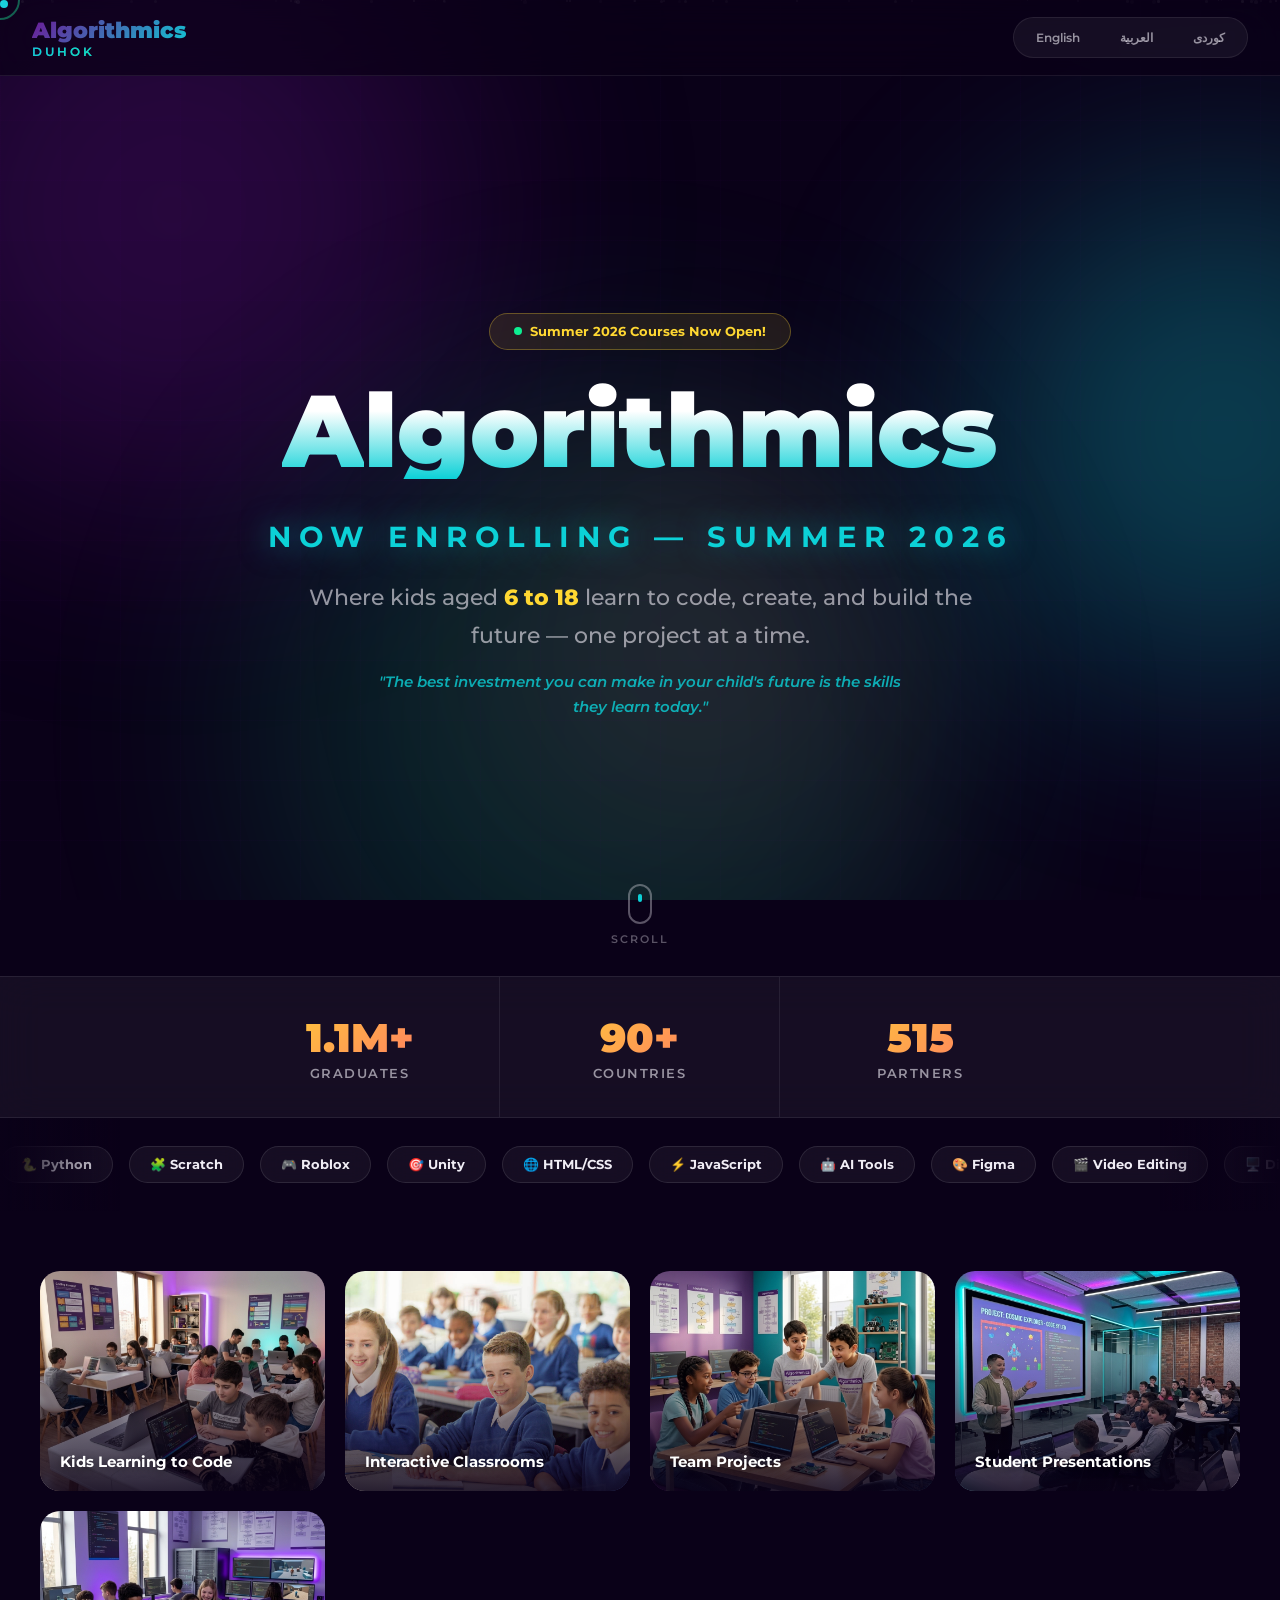
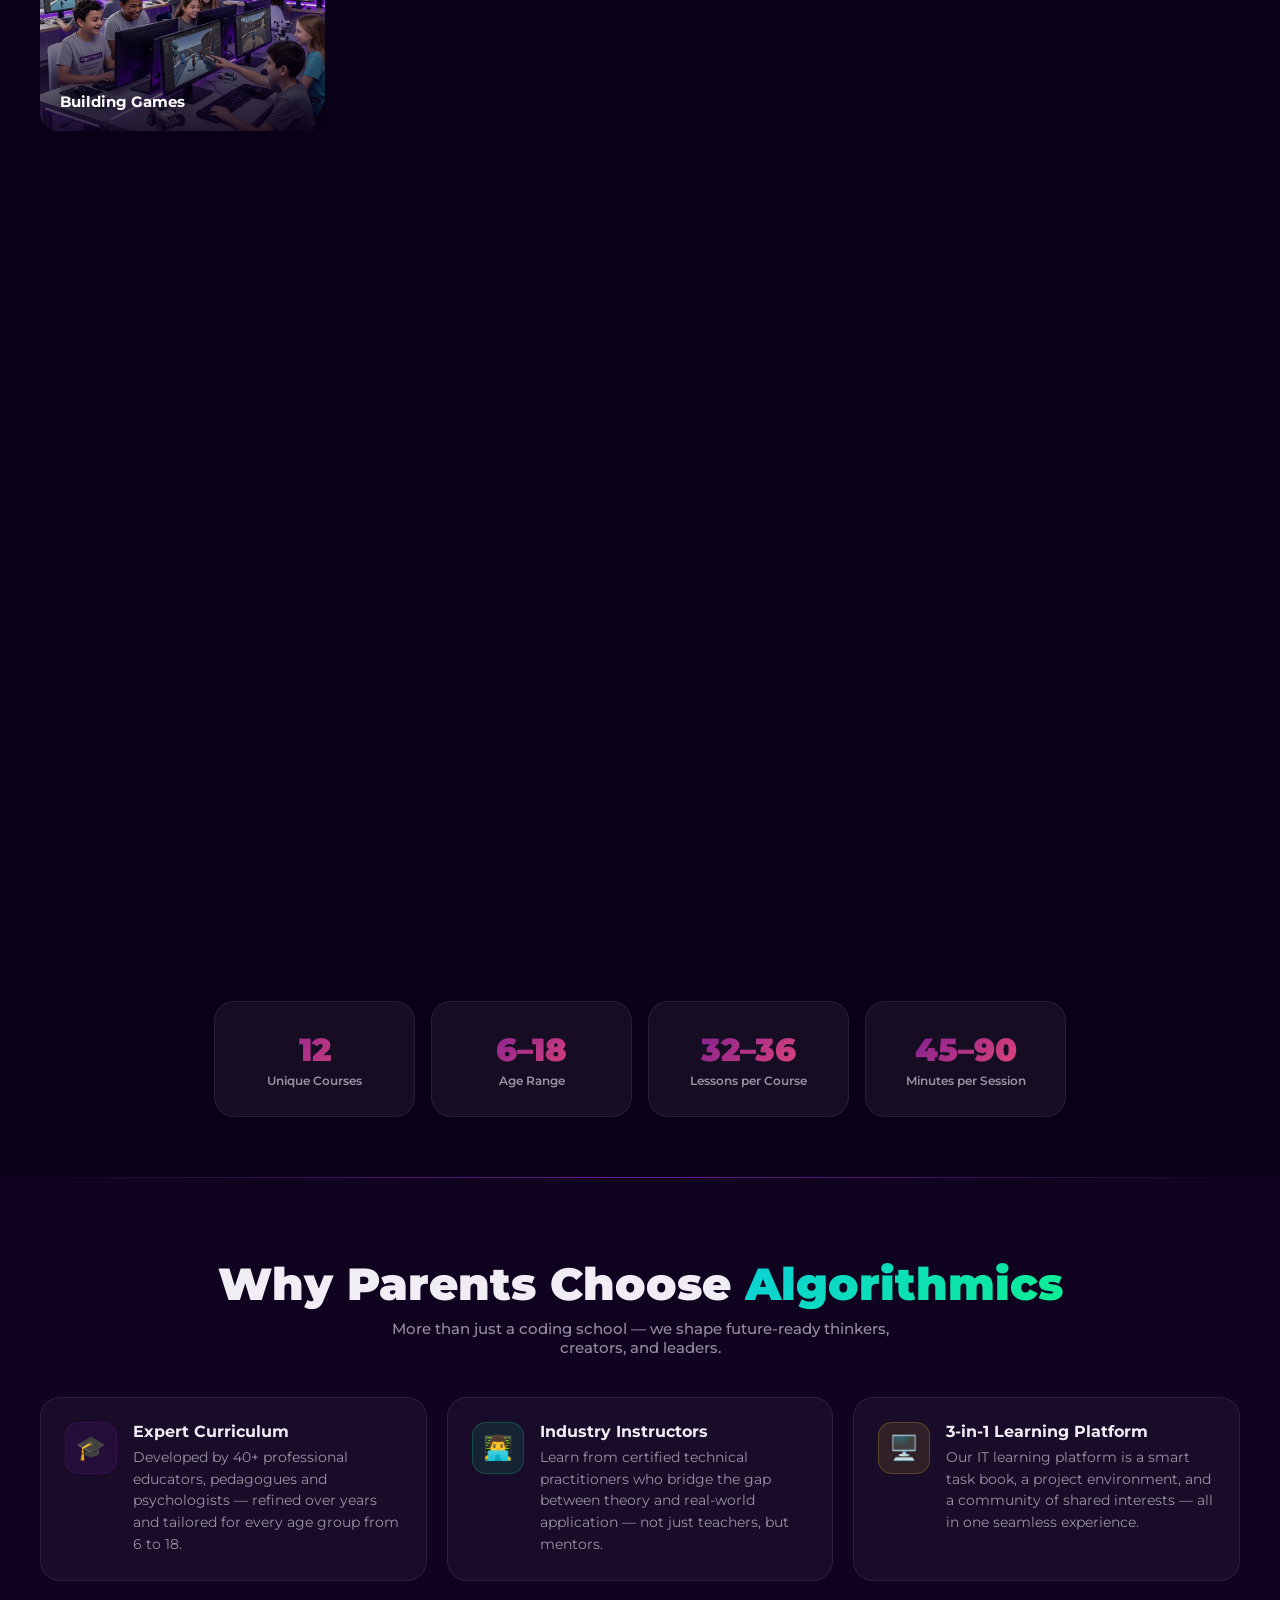
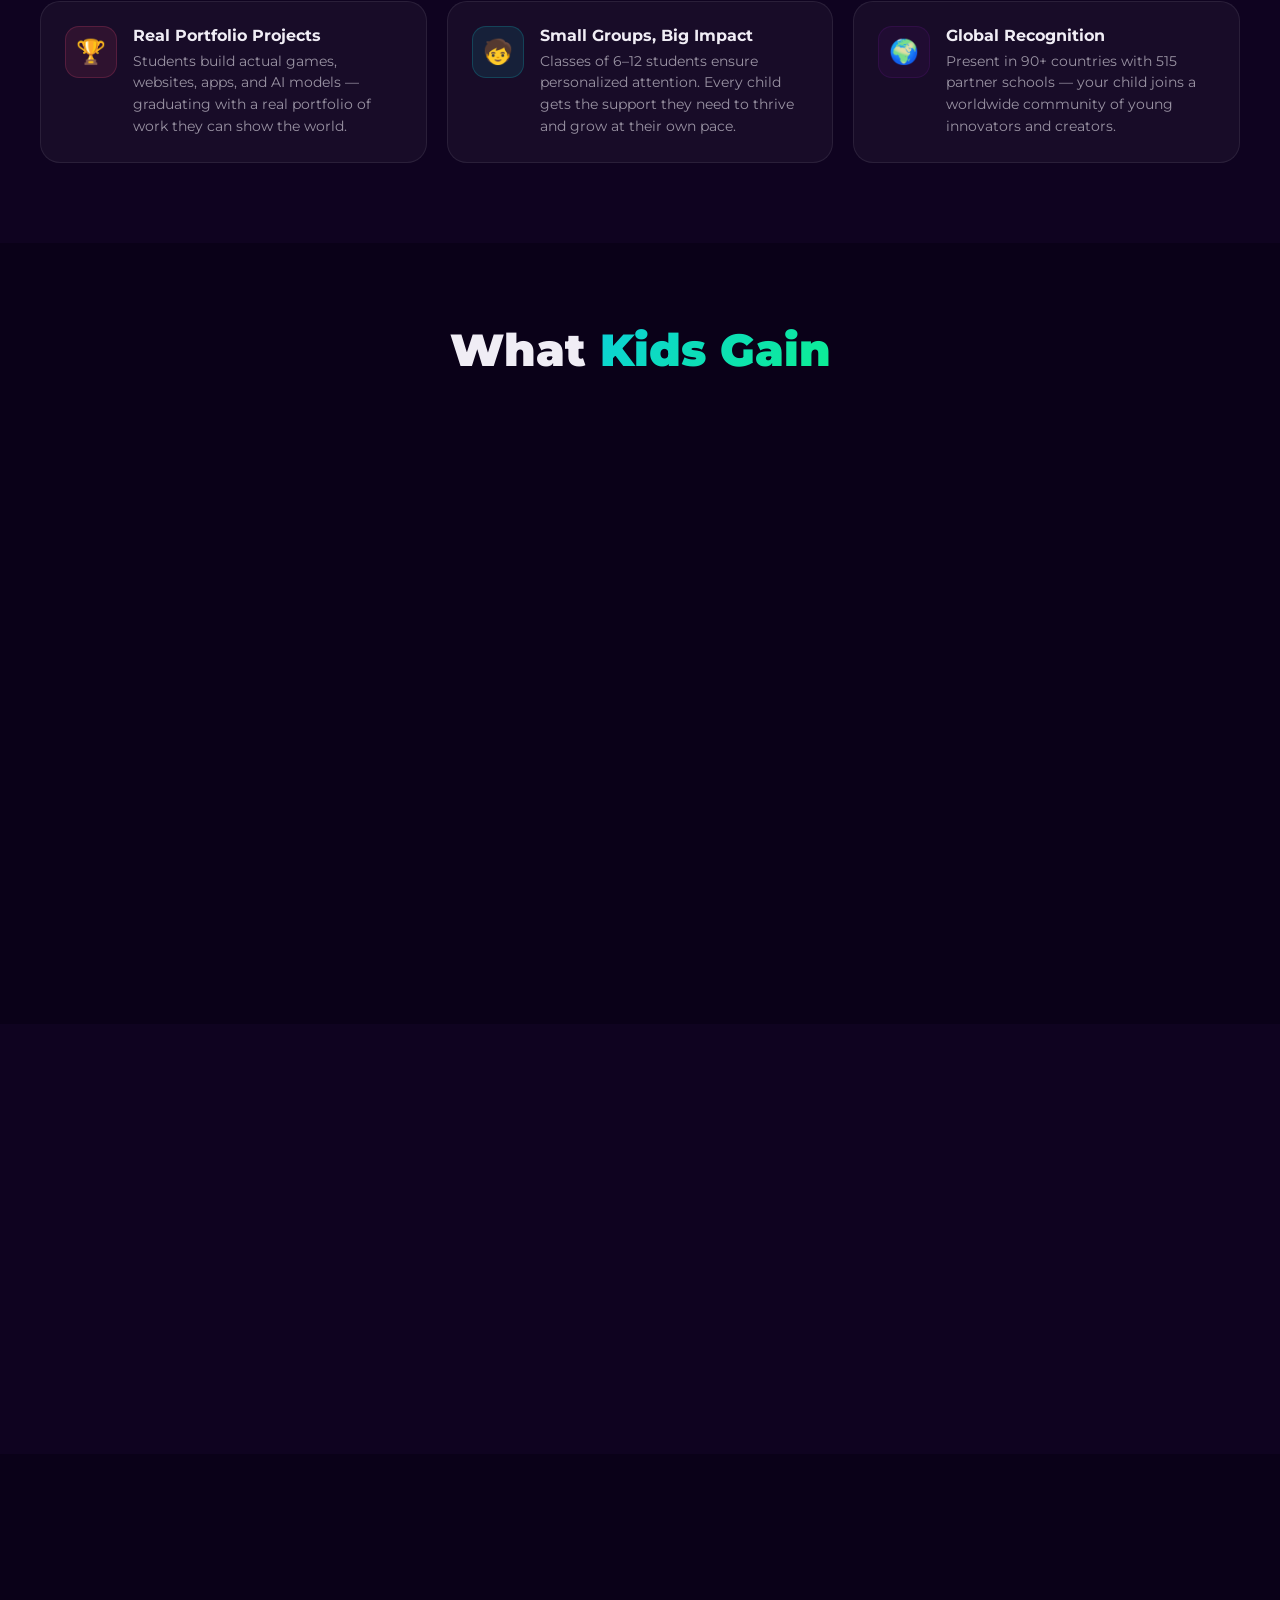
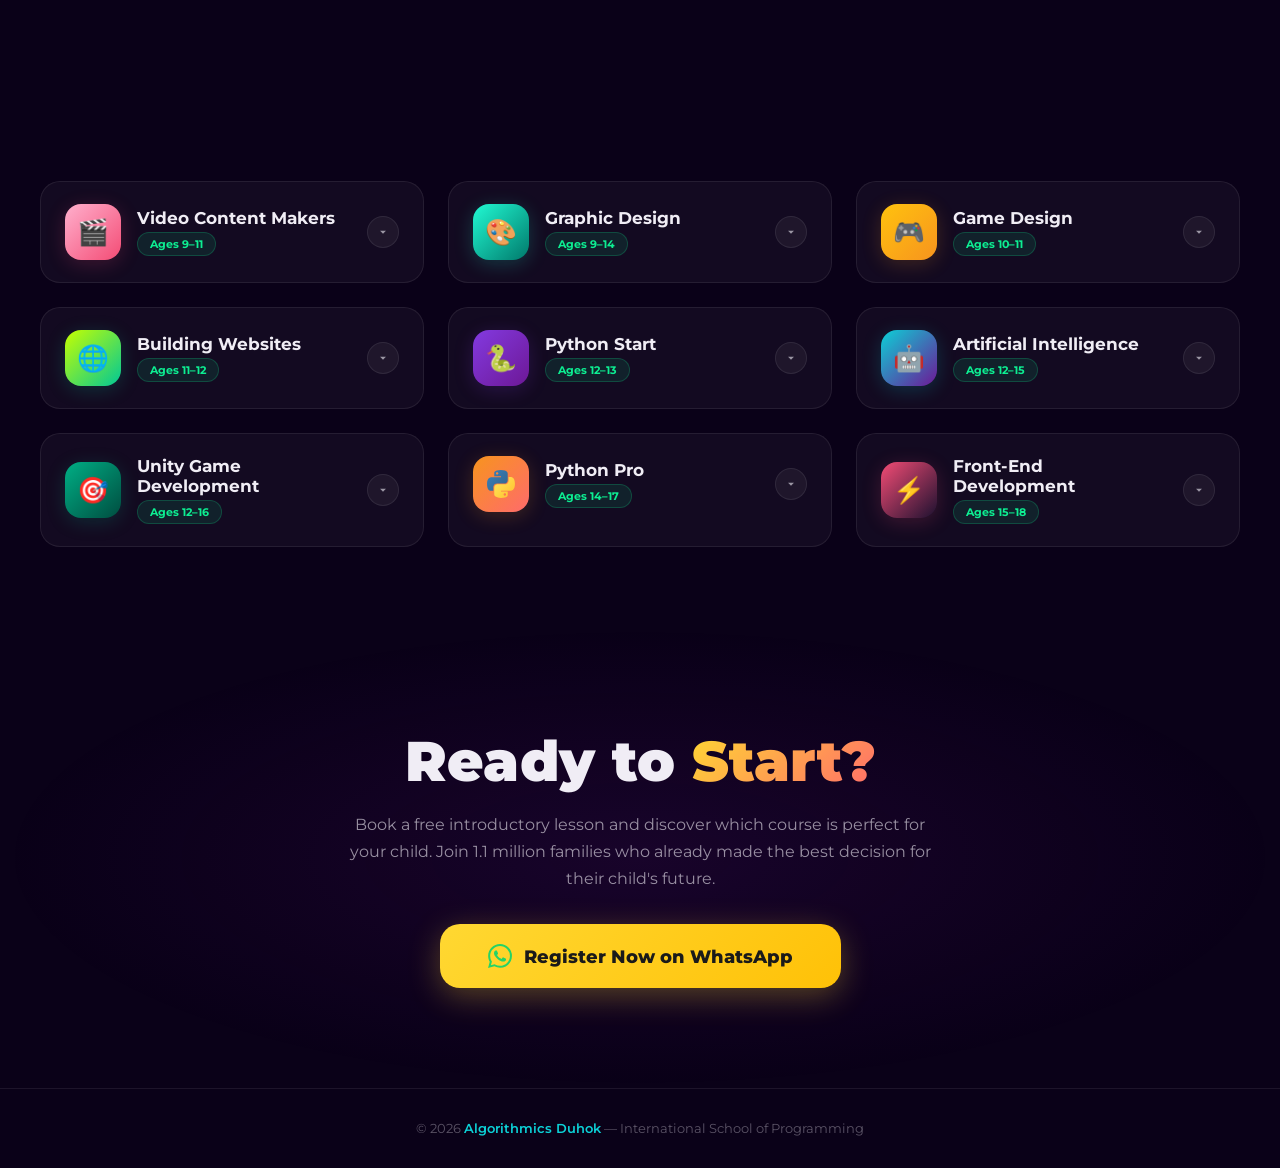
==== index.html @ 7d2660cd "Add files via upload" ====
<!DOCTYPE html>
<html lang="en" dir="ltr">

<head>
  <meta charset="UTF-8">
  <meta name="viewport" content="width=device-width, initial-scale=1.0">
  <title>Algorithmics Duhok — Programming School for Kids</title>
  <link rel="preconnect" href="https://fonts.googleapis.com">
  <link href="https://fonts.googleapis.com/css2?family=Montserrat:wght@400;500;600;700;800;900&display=swap"
    rel="stylesheet">
  <style>
    @font-face {
      font-family: 'MainKurdishFont';
      src: url('K24KurdishLight-Light.ttf') format('truetype');
      font-weight: normal;
      font-style: normal;
    }

    html:lang(ku),
    html:lang(ku) body {
      font-family: 'MainKurdishFont', sans-serif;
      font-size: 110%;
    }

    html:lang(ku) h1,
    html:lang(ku) h2,
    html:lang(ku) h3,
    html:lang(ku) h4,
    html:lang(ku) h5,
    html:lang(ku) .lang-btn,
    html:lang(ku) .hero-title,
    html:lang(ku) .hero-sub,
    html:lang(ku) .stat-num,
    html:lang(ku) .section-heading,
    html:lang(ku) .course-name,
    html:lang(ku) .cta-heading,
    html:lang(ku) .btn-wa {
      font-family: 'MainKurdishFont', sans-serif;
    }

    :root {
      --purple: #6d1896;
      --purple-dark: #4a0e6b;
      --purple-glow: rgba(109, 24, 150, 0.4);
      --cyan: #0cd1d7;
      --green: #0dee92;
      --yellow: #ffd832;
      --yellow-hover: #ffc107;
      --pink: #f44c75;
      --coral: #ff6b6b;
      --bg-dark: #0a0118;
      --bg-section: #0f0320;
      --bg-card: rgba(255, 255, 255, 0.04);
      --bg-card-hover: rgba(255, 255, 255, 0.08);
      --text: #f0edf5;
      --text-dim: rgba(240, 237, 245, 0.6);
      --text-muted: rgba(240, 237, 245, 0.35);
      --border: rgba(255, 255, 255, 0.08);
      --border-glow: rgba(109, 24, 150, 0.3);
      --glass: rgba(255, 255, 255, 0.05);
      --glass-border: rgba(255, 255, 255, 0.1);
      --radius: 20px;
      --radius-sm: 12px;
      --radius-pill: 50px;
    }

    * {
      margin: 0;
      padding: 0;
      box-sizing: border-box;
    }

    html {
      scroll-behavior: smooth;
    }

    body {
      font-family: 'Montserrat', sans-serif;
      background: var(--bg-dark);
      color: var(--text);
      overflow-x: hidden;
      -webkit-font-smoothing: antialiased;
      cursor: none;
    }

    /* Custom cursor */
    .cursor-dot {
      width: 8px;
      height: 8px;
      background: var(--cyan);
      border-radius: 50%;
      position: fixed;
      pointer-events: none;
      z-index: 99999;
      transition: transform 0.1s;
      mix-blend-mode: screen;
    }

    .cursor-ring {
      width: 40px;
      height: 40px;
      border: 2px solid rgba(13, 238, 146, 0.4);
      border-radius: 50%;
      position: fixed;
      pointer-events: none;
      z-index: 99998;
      transition: all 0.15s ease-out;
      mix-blend-mode: screen;
    }

    .cursor-ring.hovering {
      width: 60px;
      height: 60px;
      border-color: var(--yellow);
      background: rgba(255, 216, 50, 0.08);
    }

    /* Aurora background */
    .aurora {
      position: fixed;
      inset: 0;
      z-index: 0;
      overflow: hidden;
      pointer-events: none;
    }

    .aurora-blob {
      position: absolute;
      border-radius: 50%;
      filter: blur(120px);
      opacity: 0.3;
      animation: auroraFloat 20s ease-in-out infinite alternate;
      will-change: transform;
      contain: strict;
    }

    .aurora-blob:nth-child(1) {
      width: 600px;
      height: 600px;
      background: var(--purple);
      top: -10%;
      left: -10%;
      animation-delay: 0s;
    }

    .aurora-blob:nth-child(2) {
      width: 500px;
      height: 500px;
      background: var(--cyan);
      top: 20%;
      right: -15%;
      animation-delay: -5s;
      animation-duration: 25s;
    }

    .aurora-blob:nth-child(3) {
      width: 700px;
      height: 700px;
      background: var(--green);
      bottom: -20%;
      left: 20%;
      animation-delay: -10s;
      opacity: 0.15;
    }

    .aurora-blob:nth-child(4) {
      width: 400px;
      height: 400px;
      background: var(--pink);
      top: 50%;
      right: 30%;
      animation-delay: -15s;
      opacity: 0.12;
    }

    @keyframes auroraFloat {
      0% {
        transform: translate(0, 0) scale(1);
      }

      33% {
        transform: translate(80px, -60px) scale(1.1);
      }

      66% {
        transform: translate(-40px, 80px) scale(0.9);
      }

      100% {
        transform: translate(60px, 30px) scale(1.05);
      }
    }

    /* Floating particles */
    .particles {
      position: fixed;
      inset: 0;
      z-index: 1;
      pointer-events: none;
    }

    .particle {
      position: absolute;
      width: 3px;
      height: 3px;
      background: rgba(255, 255, 255, 0.5);
      border-radius: 50%;
      animation: particleDrift linear infinite;
      will-change: transform, opacity;
    }

    @keyframes particleDrift {
      0% {
        transform: translateY(100vh) rotate(0deg);
        opacity: 0;
      }

      10% {
        opacity: 1;
      }

      90% {
        opacity: 1;
      }

      100% {
        transform: translateY(-10vh) rotate(720deg);
        opacity: 0;
      }
    }

    /* Grid overlay */
    .grid-overlay {
      position: fixed;
      inset: 0;
      z-index: 1;
      pointer-events: none;
      background-image:
        linear-gradient(rgba(109, 24, 150, 0.03) 1px, transparent 1px),
        linear-gradient(90deg, rgba(109, 24, 150, 0.03) 1px, transparent 1px);
      background-size: 60px 60px;
    }

    /* Page wrapper */
    .page-wrapper {
      position: relative;
      z-index: 2;
      max-width: 1400px;
      margin: 0 auto;
    }

    /* ═══ NAVBAR ═══ */
    .navbar {
      position: sticky;
      top: 0;
      z-index: 100;
      display: flex;
      justify-content: space-between;
      align-items: center;
      padding: 16px 32px;
      background: rgba(10, 1, 24, 0.7);
      backdrop-filter: blur(24px);
      -webkit-backdrop-filter: blur(24px);
      border-bottom: 1px solid var(--border);
    }

    .nav-brand {
      font-weight: 900;
      font-size: 1.4rem;
      background: linear-gradient(135deg, var(--purple), var(--cyan));
      -webkit-background-clip: text;
      -webkit-text-fill-color: transparent;
      background-clip: text;
    }

    .nav-brand span {
      font-weight: 600;
      font-size: 0.75rem;
      display: block;
      background: linear-gradient(135deg, var(--cyan), var(--green));
      -webkit-background-clip: text;
      -webkit-text-fill-color: transparent;
      background-clip: text;
      letter-spacing: 3px;
      text-transform: uppercase;
    }

    .lang-pills {
      display: flex;
      gap: 4px;
      background: rgba(255, 255, 255, 0.05);
      border-radius: var(--radius-pill);
      padding: 4px;
      border: 1px solid var(--border);
    }

    .lang-btn {
      border: none;
      background: transparent;
      color: var(--text-dim);
      font-family: 'Montserrat', sans-serif;
      font-weight: 600;
      font-size: 0.78rem;
      padding: 8px 18px;
      border-radius: var(--radius-pill);
      cursor: pointer;
      transition: all 0.3s cubic-bezier(0.34, 1.56, 0.64, 1);
    }

    .lang-btn.active {
      background: linear-gradient(135deg, var(--purple), var(--purple-dark));
      color: white;
      box-shadow: 0 4px 20px var(--purple-glow), inset 0 1px 0 rgba(255, 255, 255, 0.15);
      transform: scale(1.05);
    }

    .lang-btn:hover:not(.active) {
      color: var(--text);
      background: rgba(255, 255, 255, 0.06);
    }

    /* ═══ HERO ═══ */
    .hero-section {
      min-height: 100vh;
      display: flex;
      flex-direction: column;
      align-items: center;
      justify-content: center;
      text-align: center;
      padding: 40px 24px 60px;
      position: relative;
    }

    .hero-3d-container {
      perspective: 1000px;
      margin-bottom: 32px;
    }

    .hero-card-3d {
      transform-style: preserve-3d;
      transition: transform 0.4s ease;
    }

    .summer-pill {
      display: inline-flex;
      align-items: center;
      gap: 8px;
      padding: 10px 24px;
      border-radius: var(--radius-pill);
      background: rgba(255, 216, 50, 0.1);
      border: 1px solid rgba(255, 216, 50, 0.3);
      font-size: 0.8rem;
      font-weight: 700;
      color: var(--yellow);
      margin-bottom: 32px;
      animation: glowPulse 3s ease-in-out infinite;
    }

    .summer-pill .blink {
      width: 8px;
      height: 8px;
      border-radius: 50%;
      background: var(--green);
      animation: blink 2s infinite;
    }

    @keyframes blink {

      0%,
      100% {
        opacity: 1;
      }

      50% {
        opacity: 0.2;
      }
    }

    @keyframes glowPulse {

      0%,
      100% {
        box-shadow: 0 0 20px rgba(255, 216, 50, 0.1);
      }

      50% {
        box-shadow: 0 0 40px rgba(255, 216, 50, 0.2);
      }
    }

    .hero-title {
      font-weight: 900;
      font-size: clamp(3rem, 8vw, 6.5rem);
      line-height: 0.95;
      margin-bottom: 8px;
      position: relative;
      direction: ltr;
      unicode-bidi: bidi-override;
      text-align: center;
    }

    .hero-title .letter {
      display: inline-block;
      background: linear-gradient(180deg, #fff 30%, var(--cyan) 100%);
      -webkit-background-clip: text;
      -webkit-text-fill-color: transparent;
      background-clip: text;
      animation: letterFloat 3s ease-in-out infinite;
      transition: transform 0.3s;
    }

    .hero-title .letter:hover {
      transform: translateY(-10px) rotateZ(-5deg) scale(1.2);
      filter: drop-shadow(0 0 20px var(--cyan));
    }

    @keyframes letterFloat {

      0%,
      100% {
        transform: translateY(0);
      }

      50% {
        transform: translateY(-4px);
      }
    }

    .hero-sub {
      font-size: clamp(1rem, 2.5vw, 1.8rem);
      font-weight: 700;
      letter-spacing: 8px;
      text-transform: uppercase;
      color: var(--cyan);
      text-shadow: 0 0 30px rgba(12, 209, 215, 0.5);
      margin-bottom: 24px;
    }

    .hero-desc {
      font-size: clamp(1rem, 2vw, 1.4rem);
      font-weight: 500;
      color: var(--text-dim);
      line-height: 1.7;
      max-width: 700px;
      margin: 0 auto 16px;
    }

    .hero-desc strong {
      color: var(--yellow);
      font-weight: 800;
    }

    .hero-motivational {
      font-size: 0.95rem;
      color: var(--cyan);
      font-weight: 600;
      font-style: italic;
      opacity: 0.8;
      max-width: 550px;
      margin: 0 auto;
      line-height: 1.6;
    }

    /* Scroll indicator */
    .scroll-indicator {
      position: absolute;
      bottom: 30px;
      left: 50%;
      transform: translateX(-50%);
      display: flex;
      flex-direction: column;
      align-items: center;
      gap: 8px;
      color: var(--text-muted);
      font-size: 0.7rem;
      font-weight: 600;
      letter-spacing: 2px;
      text-transform: uppercase;
      animation: scrollBounce 2s ease-in-out infinite;
    }

    .scroll-indicator .arrow {
      width: 24px;
      height: 40px;
      border: 2px solid var(--text-muted);
      border-radius: 12px;
      position: relative;
    }

    .scroll-indicator .arrow::after {
      content: '';
      width: 4px;
      height: 8px;
      background: var(--cyan);
      border-radius: 2px;
      position: absolute;
      left: 50%;
      top: 8px;
      transform: translateX(-50%);
      animation: scrollDot 2s ease-in-out infinite;
    }

    @keyframes scrollBounce {

      0%,
      100% {
        transform: translateX(-50%) translateY(0)
      }

      50% {
        transform: translateX(-50%) translateY(8px)
      }
    }

    @keyframes scrollDot {
      0% {
        top: 8px;
        opacity: 1
      }

      100% {
        top: 24px;
        opacity: 0
      }
    }

    /* ═══ STATS ═══ */
    .stats-strip {
      display: flex;
      justify-content: center;
      gap: 0;
      padding: 0;
      border-top: 1px solid var(--border);
      border-bottom: 1px solid var(--border);
      background: var(--glass);
      backdrop-filter: blur(20px);
    }

    .stat-block {
      flex: 1;
      max-width: 280px;
      text-align: center;
      padding: 36px 24px;
      border-right: 1px solid var(--border);
      position: relative;
      overflow: hidden;
      transition: all 0.3s;
    }

    .stat-block:last-child {
      border-right: none;
    }

    .stat-block:hover {
      background: rgba(109, 24, 150, 0.08);
    }

    .stat-block:hover .stat-value {
      transform: scale(1.1);
    }

    .stat-value {
      font-weight: 900;
      font-size: 2.5rem;
      background: linear-gradient(135deg, var(--yellow), var(--coral));
      -webkit-background-clip: text;
      -webkit-text-fill-color: transparent;
      background-clip: text;
      transition: transform 0.3s cubic-bezier(0.34, 1.56, 0.64, 1);
    }

    .stat-label {
      font-size: 0.8rem;
      color: var(--text-dim);
      font-weight: 600;
      margin-top: 4px;
      text-transform: uppercase;
      letter-spacing: 1.5px;
    }

    /* ═══ MARQUEE ═══ */
    .marquee-section {
      overflow: hidden;
      padding: 28px 0;
      position: relative;
    }

    .marquee-section::before,
    .marquee-section::after {
      content: '';
      position: absolute;
      top: 0;
      bottom: 0;
      width: 120px;
      z-index: 2;
    }

    .marquee-section::before {
      left: 0;
      background: linear-gradient(to right, var(--bg-dark), transparent);
    }

    .marquee-section::after {
      right: 0;
      background: linear-gradient(to left, var(--bg-dark), transparent);
    }

    .marquee-track {
      display: flex;
      gap: 16px;
      animation: marqueeScroll 30s linear infinite;
      width: max-content;
    }

    .marquee-track:hover {
      animation-play-state: paused;
    }

    @keyframes marqueeScroll {
      0% {
        transform: translateX(0)
      }

      100% {
        transform: translateX(-50%)
      }
    }

    .m-chip {
      display: inline-flex;
      align-items: center;
      gap: 8px;
      padding: 10px 20px;
      border-radius: var(--radius-pill);
      font-size: 0.8rem;
      font-weight: 700;
      white-space: nowrap;
      border: 1px solid var(--glass-border);
      background: var(--glass);
      color: var(--text);
      backdrop-filter: blur(10px);
      transition: all 0.3s;
    }

    .m-chip:hover {
      border-color: var(--cyan);
      box-shadow: 0 0 20px rgba(12, 209, 215, 0.15);
      transform: scale(1.05);
    }

    /* ═══ IMAGE GALLERY (3D Carousel) ═══ */
    .gallery-section {
      padding: 60px 24px;
    }

    .gallery-grid {
      display: grid;
      grid-template-columns: repeat(auto-fit, minmax(260px, 1fr));
      gap: 20px;
      max-width: 1200px;
      margin: 0 auto;
    }

    .gallery-item {
      position: relative;
      height: 220px;
      border-radius: var(--radius);
      overflow: hidden;
      cursor: pointer;
      transform-style: preserve-3d;
      transition: transform 0.5s cubic-bezier(0.34, 1.56, 0.64, 1), box-shadow 0.5s;
    }

    .gallery-item:hover {
      transform: translateY(-8px) rotateX(3deg) rotateY(-3deg);
      box-shadow: 0 20px 60px rgba(109, 24, 150, 0.3), 0 0 40px rgba(12, 209, 215, 0.1);
    }

    .gallery-item img {
      width: 100%;
      height: 100%;
      object-fit: cover;
      transition: transform 0.5s;
    }

    .gallery-item:hover img {
      transform: scale(1.1);
    }

    .gallery-item .g-overlay {
      position: absolute;
      inset: 0;
      background: linear-gradient(180deg, transparent 30%, rgba(10, 1, 24, 0.85) 100%);
      display: flex;
      align-items: flex-end;
      padding: 20px;
    }

    .gallery-item .g-overlay span {
      font-weight: 700;
      font-size: 0.95rem;
      color: white;
      text-shadow: 0 2px 8px rgba(0, 0, 0, 0.5);
    }

    /* ═══ CTA BUTTON ═══ */
    .cta-zone {
      padding: 20px 24px 60px;
      display: flex;
      justify-content: center;
    }

    .btn-wa {
      display: inline-flex;
      align-items: center;
      justify-content: center;
      gap: 12px;
      padding: 20px 48px;
      border-radius: var(--radius);
      background: linear-gradient(135deg, var(--yellow), var(--yellow-hover));
      color: #1a1a1a;
      text-decoration: none;
      font-weight: 800;
      font-size: 1.1rem;
      position: relative;
      overflow: hidden;
      transition: all 0.3s cubic-bezier(0.34, 1.56, 0.64, 1);
      box-shadow: 0 8px 32px rgba(255, 216, 50, 0.3);
    }

    .btn-wa::before {
      content: '';
      position: absolute;
      top: -50%;
      left: -50%;
      width: 200%;
      height: 200%;
      background: radial-gradient(circle, rgba(255, 255, 255, 0.3) 0%, transparent 60%);
      transform: scale(0);
      transition: transform 0.6s;
    }

    .btn-wa:hover::before {
      transform: scale(1);
    }

    .btn-wa:hover {
      transform: translateY(-4px) scale(1.03);
      box-shadow: 0 16px 48px rgba(255, 216, 50, 0.4), 0 0 60px rgba(255, 216, 50, 0.15);
    }

    .btn-wa svg {
      width: 24px;
      height: 24px;
      fill: #25D366;
    }

    /* ═══ GLASS SECTIONS ═══ */
    .glass-section {
      margin: 0 24px 60px;
      padding: 48px 32px;
      background: var(--glass);
      border: 1px solid var(--glass-border);
      border-radius: var(--radius);
      backdrop-filter: blur(20px);
      -webkit-backdrop-filter: blur(20px);
      position: relative;
      overflow: hidden;
    }

    .glass-section::before {
      content: '';
      position: absolute;
      top: 0;
      left: 0;
      right: 0;
      height: 1px;
      background: linear-gradient(90deg, transparent, rgba(255, 255, 255, 0.15), transparent);
    }

    /* Trust section */
    .trust-center {
      text-align: center;
    }

    .trust-center h3 {
      font-size: 1.6rem;
      font-weight: 800;
      margin-bottom: 12px;
      background: linear-gradient(135deg, var(--text), var(--cyan));
      -webkit-background-clip: text;
      -webkit-text-fill-color: transparent;
      background-clip: text;
    }

    .trust-center>p {
      font-size: 0.9rem;
      color: var(--text-dim);
      line-height: 1.7;
      max-width: 600px;
      margin: 0 auto 28px;
    }

    .trust-grid {
      display: grid;
      grid-template-columns: repeat(auto-fit, minmax(140px, 1fr));
      gap: 16px;
    }

    .trust-item {
      display: flex;
      flex-direction: column;
      align-items: center;
      gap: 8px;
      padding: 20px 12px;
      border-radius: var(--radius-sm);
      border: 1px solid var(--border);
      background: rgba(255, 255, 255, 0.03);
      transition: all 0.3s;
    }

    .trust-item:hover {
      border-color: var(--purple);
      background: rgba(109, 24, 150, 0.08);
      transform: translateY(-4px);
      box-shadow: 0 8px 24px rgba(109, 24, 150, 0.15);
    }

    .trust-item .t-emoji {
      font-size: 2rem;
    }

    .trust-item span {
      font-size: 0.78rem;
      font-weight: 700;
      color: var(--text-dim);
      text-align: center;
    }

    /* Quote */
    .quote-glass {
      text-align: center;
      position: relative;
    }

    .quote-glass::after {
      content: '\201C';
      font-size: 8rem;
      color: var(--purple);
      opacity: 0.1;
      position: absolute;
      top: -20px;
      left: 50%;
      transform: translateX(-50%);
      line-height: 1;
      font-family: Georgia, serif;
    }

    .quote-glass p {
      font-size: 1.1rem;
      font-style: italic;
      color: var(--text);
      line-height: 1.8;
      font-weight: 500;
      max-width: 650px;
      margin: 0 auto;
      position: relative;
      z-index: 1;
    }

    .quote-glass .q-author {
      font-size: 0.8rem;
      color: var(--cyan);
      font-weight: 700;
      margin-top: 16px;
      font-style: normal;
    }

    /* ═══ SECTION HEADINGS ═══ */
    .section-heading {
      font-weight: 900;
      font-size: clamp(1.8rem, 4vw, 2.8rem);
      text-align: center;
      margin-bottom: 8px;
      padding: 0 24px;
    }

    .section-heading span {
      background: linear-gradient(135deg, var(--cyan), var(--green));
      -webkit-background-clip: text;
      -webkit-text-fill-color: transparent;
      background-clip: text;
    }

    .section-sub {
      text-align: center;
      font-size: 0.95rem;
      color: var(--text-dim);
      font-weight: 500;
      margin-bottom: 40px;
      padding: 0 24px;
      max-width: 600px;
      margin-left: auto;
      margin-right: auto;
    }

    /* Counter row */
    .counter-row {
      display: grid;
      grid-template-columns: repeat(auto-fit, minmax(160px, 1fr));
      gap: 16px;
      max-width: 900px;
      margin: 0 auto 60px;
      padding: 0 24px;
    }

    .counter-card {
      text-align: center;
      padding: 28px 16px;
      border-radius: var(--radius);
      border: 1px solid var(--border);
      background: var(--glass);
      backdrop-filter: blur(10px);
      transition: all 0.3s;
      position: relative;
      overflow: hidden;
    }

    .counter-card::before {
      content: '';
      position: absolute;
      inset: 0;
      background: linear-gradient(135deg, transparent, rgba(109, 24, 150, 0.06));
      opacity: 0;
      transition: opacity 0.3s;
    }

    .counter-card:hover::before {
      opacity: 1;
    }

    .counter-card:hover {
      border-color: var(--purple);
      transform: translateY(-3px);
    }

    .counter-val {
      font-weight: 900;
      font-size: 2rem;
      background: linear-gradient(135deg, var(--purple), var(--pink));
      -webkit-background-clip: text;
      -webkit-text-fill-color: transparent;
      background-clip: text;
    }

    .counter-lbl {
      font-size: 0.75rem;
      color: var(--text-dim);
      font-weight: 600;
      margin-top: 4px;
    }

    /* ═══ WHY SECTION ═══ */
    .why-section {
      padding: 80px 24px;
      background: var(--bg-section);
      position: relative;
    }

    .why-section::before {
      content: '';
      position: absolute;
      top: 0;
      left: 0;
      right: 0;
      height: 1px;
      background: linear-gradient(90deg, transparent, var(--purple), transparent);
    }

    .why-grid {
      display: grid;
      grid-template-columns: repeat(auto-fit, minmax(320px, 1fr));
      gap: 20px;
      max-width: 1200px;
      margin: 0 auto;
    }

    .why-card {
      display: flex;
      align-items: flex-start;
      gap: 16px;
      padding: 24px;
      border-radius: var(--radius);
      border: 1px solid var(--border);
      background: var(--bg-card);
      transition: all 0.4s cubic-bezier(0.34, 1.56, 0.64, 1);
      cursor: default;
      position: relative;
      overflow: hidden;
    }

    .why-card::after {
      content: '';
      position: absolute;
      inset: 0;
      background: radial-gradient(circle at var(--mouse-x, 50%) var(--mouse-y, 50%), rgba(109, 24, 150, 0.1), transparent 60%);
      opacity: 0;
      transition: opacity 0.3s;
    }

    .why-card:hover::after {
      opacity: 1;
    }

    .why-card:hover {
      border-color: var(--border-glow);
      transform: translateY(-6px);
      box-shadow: 0 12px 40px rgba(109, 24, 150, 0.15);
    }

    .why-icon {
      width: 52px;
      height: 52px;
      border-radius: 14px;
      display: flex;
      align-items: center;
      justify-content: center;
      font-size: 1.5rem;
      flex-shrink: 0;
      background: rgba(109, 24, 150, 0.12);
      border: 1px solid rgba(109, 24, 150, 0.2);
    }

    .why-card h4 {
      font-size: 1rem;
      font-weight: 700;
      margin-bottom: 6px;
    }

    .why-card p {
      font-size: 0.85rem;
      color: var(--text-dim);
      line-height: 1.6;
    }

    /* ═══ VALUES ═══ */
    .values-section {
      padding: 80px 24px;
    }

    .values-grid {
      display: grid;
      grid-template-columns: repeat(auto-fit, minmax(200px, 1fr));
      gap: 20px;
      max-width: 1000px;
      margin: 0 auto;
    }

    .value-orb {
      text-align: center;
      padding: 36px 20px;
      border-radius: var(--radius);
      border: 1px solid var(--border);
      background: var(--bg-card);
      transition: all 0.4s cubic-bezier(0.34, 1.56, 0.64, 1);
      position: relative;
      overflow: hidden;
    }

    .value-orb::before {
      content: '';
      position: absolute;
      width: 120px;
      height: 120px;
      border-radius: 50%;
      top: -40px;
      left: 50%;
      transform: translateX(-50%);
      background: radial-gradient(circle, var(--purple-glow), transparent);
      opacity: 0;
      transition: opacity 0.4s;
    }

    .value-orb:hover::before {
      opacity: 1;
    }

    .value-orb:hover {
      transform: translateY(-8px) scale(1.02);
      border-color: var(--border-glow);
      box-shadow: 0 16px 48px rgba(109, 24, 150, 0.15);
    }

    .value-orb .v-emoji {
      font-size: 2.5rem;
      margin-bottom: 12px;
      display: block;
    }

    .value-orb h4 {
      font-size: 0.95rem;
      font-weight: 700;
      margin-bottom: 6px;
    }

    .value-orb p {
      font-size: 0.78rem;
      color: var(--text-dim);
      line-height: 1.5;
    }

    /* ═══ AGE PATHWAY (Horizontal timeline) ═══ */
    .pathway-section {
      padding: 80px 24px;
      background: var(--bg-section);
      position: relative;
      overflow: hidden;
    }

    .pathway-track {
      display: flex;
      gap: 0;
      max-width: 1100px;
      margin: 0 auto;
      position: relative;
      overflow-x: auto;
      padding-bottom: 16px;
      scrollbar-width: none;
    }

    .pathway-track::-webkit-scrollbar {
      display: none;
    }

    .pathway-track::before {
      content: '';
      position: absolute;
      top: 38px;
      left: 0;
      right: 0;
      height: 3px;
      background: linear-gradient(90deg, var(--purple), var(--cyan), var(--green));
      border-radius: 3px;
    }

    .path-node {
      flex: 1;
      min-width: 150px;
      text-align: center;
      padding: 0 12px;
      position: relative;
    }

    .path-dot {
      width: 20px;
      height: 20px;
      border-radius: 50%;
      background: var(--bg-dark);
      border: 3px solid var(--cyan);
      margin: 28px auto 16px;
      position: relative;
      z-index: 1;
      transition: all 0.3s;
    }

    .path-node:hover .path-dot {
      background: var(--cyan);
      box-shadow: 0 0 20px rgba(12, 209, 215, 0.5);
      transform: scale(1.3);
    }

    .path-age {
      font-weight: 800;
      font-size: 0.8rem;
      color: var(--cyan);
      margin-bottom: 4px;
    }

    .path-courses {
      font-size: 0.75rem;
      color: var(--text-dim);
      line-height: 1.5;
    }

    /* ═══ COURSES (3D flip cards) ═══ */
    .courses-section {
      padding: 80px 24px;
    }

    .courses-grid {
      display: grid;
      grid-template-columns: repeat(auto-fill, minmax(340px, 1fr));
      gap: 24px;
      max-width: 1200px;
      margin: 0 auto;
    }

    .course-card {
      border-radius: var(--radius);
      border: 1px solid var(--border);
      background: var(--bg-card);
      overflow: hidden;
      transition: all 0.4s cubic-bezier(0.34, 1.56, 0.64, 1);
      position: relative;
      transform-style: preserve-3d;
      cursor: pointer;
    }

    .course-card::before {
      content: '';
      position: absolute;
      inset: 0;
      border-radius: var(--radius);
      background: radial-gradient(circle at var(--mouse-x, 50%) var(--mouse-y, 50%), rgba(12, 209, 215, 0.06), transparent 60%);
      opacity: 0;
      transition: opacity 0.3s;
      z-index: 0;
    }

    .course-card:hover::before {
      opacity: 1;
    }

    .course-card:hover {
      border-color: var(--border-glow);
      box-shadow: 0 16px 48px rgba(109, 24, 150, 0.2), 0 0 40px rgba(12, 209, 215, 0.05);
      transform: translateY(-6px);
    }

    .course-card.open {
      border-color: var(--cyan);
      box-shadow: 0 20px 60px rgba(12, 209, 215, 0.15), 0 0 60px rgba(109, 24, 150, 0.1);
    }

    .course-header {
      padding: 22px 24px;
      display: flex;
      align-items: center;
      gap: 16px;
      position: relative;
      z-index: 1;
    }

    .course-emoji {
      width: 56px;
      height: 56px;
      border-radius: 16px;
      display: flex;
      align-items: center;
      justify-content: center;
      font-size: 1.6rem;
      flex-shrink: 0;
      position: relative;
    }

    .course-emoji img {
      height: 28px;
    }

    .course-header-info {
      flex: 1;
    }

    .course-name {
      font-weight: 700;
      font-size: 1.05rem;
      margin-bottom: 4px;
    }

    .course-age-pill {
      display: inline-block;
      font-size: 0.7rem;
      font-weight: 700;
      padding: 4px 12px;
      border-radius: var(--radius-pill);
      background: rgba(13, 238, 146, 0.1);
      color: var(--green);
      border: 1px solid rgba(13, 238, 146, 0.2);
    }

    .course-chevron {
      width: 32px;
      height: 32px;
      border-radius: 50%;
      background: rgba(255, 255, 255, 0.05);
      border: 1px solid var(--border);
      display: flex;
      align-items: center;
      justify-content: center;
      transition: all 0.4s cubic-bezier(0.34, 1.56, 0.64, 1);
      flex-shrink: 0;
    }

    .course-card.open .course-chevron {
      transform: rotate(180deg);
      background: var(--purple);
      border-color: var(--purple);
    }

    .course-chevron svg {
      width: 14px;
      height: 14px;
      fill: var(--text-dim);
    }

    .course-card.open .course-chevron svg {
      fill: white;
    }

    .course-body {
      max-height: 0;
      overflow: hidden;
      transition: max-height 0.6s cubic-bezier(0.4, 0, 0.2, 1);
    }

    .course-card.open .course-body {
      max-height: 2000px;
    }

    .course-banner {
      width: 100%;
      height: 180px;
      object-fit: cover;
      opacity: 0.85;
      transition: opacity 0.3s;
    }

    .course-card:hover .course-banner {
      opacity: 1;
    }

    .course-content {
      padding: 24px;
    }

    .course-meta {
      display: flex;
      flex-wrap: wrap;
      gap: 8px;
      margin-bottom: 16px;
    }

    .course-meta-chip {
      display: inline-flex;
      align-items: center;
      gap: 4px;
      padding: 6px 14px;
      border-radius: var(--radius-pill);
      font-size: 0.72rem;
      font-weight: 700;
      background: rgba(255, 255, 255, 0.05);
      border: 1px solid var(--border);
      color: var(--text-dim);
    }

    .course-highlight {
      background: rgba(255, 216, 50, 0.06);
      border: 1px solid rgba(255, 216, 50, 0.15);
      border-radius: var(--radius-sm);
      padding: 16px 18px;
      margin-bottom: 16px;
      font-size: 0.85rem;
      font-style: italic;
      color: var(--yellow);
      line-height: 1.6;
      font-weight: 600;
    }

    .course-desc {
      font-size: 0.88rem;
      line-height: 1.8;
      color: var(--text-dim);
    }

    .course-desc strong {
      color: var(--text);
    }

    .learn-list {
      list-style: none;
      padding: 0;
      margin: 14px 0 0;
    }

    .learn-list li {
      position: relative;
      padding: 7px 0 7px 28px;
      font-size: 0.84rem;
      color: var(--text-dim);
      line-height: 1.6;
    }

    [dir="rtl"] .learn-list li {
      padding: 7px 28px 7px 0;
    }

    .learn-list li::before {
      content: '';
      position: absolute;
      left: 4px;
      top: 15px;
      width: 10px;
      height: 10px;
      border-radius: 50%;
      background: linear-gradient(135deg, var(--cyan), var(--green));
      box-shadow: 0 0 8px rgba(12, 209, 215, 0.3);
    }

    [dir="rtl"] .learn-list li::before {
      left: auto;
      right: 4px;
    }

    .learn-list li strong {
      color: var(--text);
    }

    .course-tools {
      display: flex;
      flex-wrap: wrap;
      gap: 8px;
      margin-top: 16px;
    }

    .tool-tag {
      padding: 5px 12px;
      border-radius: 8px;
      font-size: 0.68rem;
      font-weight: 700;
      background: rgba(109, 24, 150, 0.1);
      color: rgba(200, 140, 255, 0.9);
      border: 1px solid rgba(109, 24, 150, 0.2);
    }

    .course-outcome {
      margin-top: 18px;
      padding: 16px 18px;
      background: rgba(13, 238, 146, 0.05);
      border: 1px solid rgba(13, 238, 146, 0.15);
      border-radius: var(--radius-sm);
    }

    .course-outcome h5 {
      font-size: 0.78rem;
      font-weight: 800;
      color: var(--green);
      margin-bottom: 6px;
      text-transform: uppercase;
      letter-spacing: 0.5px;
    }

    .course-outcome p {
      font-size: 0.8rem;
      color: var(--text-dim);
      line-height: 1.6;
    }

    /* Course themes */
    .theme-knight .course-emoji {
      background: linear-gradient(135deg, #FFD93D, #FF6B6B);
      box-shadow: 0 4px 20px rgba(255, 217, 61, 0.2);
    }

    .theme-digital .course-emoji {
      background: linear-gradient(135deg, #82f7ff, #0075FF);
      box-shadow: 0 4px 20px rgba(0, 117, 255, 0.2);
    }

    .theme-visual .course-emoji {
      background: linear-gradient(135deg, #FF6B9D, #FF3CAC);
      box-shadow: 0 4px 20px rgba(255, 60, 172, 0.2);
    }

    .theme-graphic .course-emoji {
      background: linear-gradient(135deg, #21fad3, #00796B);
      box-shadow: 0 4px 20px rgba(33, 250, 211, 0.2);
    }

    .theme-gamedesign .course-emoji {
      background: linear-gradient(135deg, #FFC20E, #F7941E);
      box-shadow: 0 4px 20px rgba(247, 148, 30, 0.2);
    }

    .theme-websites .course-emoji {
      background: linear-gradient(135deg, #C6FF00, #00C896);
      box-shadow: 0 4px 20px rgba(0, 200, 150, 0.2);
    }

    .theme-python .course-emoji {
      background: linear-gradient(135deg, #833ae0, #6d1896);
      box-shadow: 0 4px 20px rgba(131, 58, 224, 0.2);
    }

    .theme-ai .course-emoji {
      background: linear-gradient(135deg, #0cd1d7, #6d1896);
      box-shadow: 0 4px 20px rgba(12, 209, 215, 0.2);
    }

    .theme-unity .course-emoji {
      background: linear-gradient(135deg, #00af85, #004D40);
      box-shadow: 0 4px 20px rgba(0, 175, 133, 0.2);
    }

    .theme-pythonpro .course-emoji {
      background: linear-gradient(135deg, #F7941E, #FF6B6B);
      box-shadow: 0 4px 20px rgba(247, 148, 30, 0.2);
    }

    .theme-frontend .course-emoji {
      background: linear-gradient(135deg, #f44c75, #1d1130);
      box-shadow: 0 4px 20px rgba(244, 76, 117, 0.2);
    }

    .theme-video .course-emoji {
      background: linear-gradient(135deg, #ffb0cd, #f44c75);
      box-shadow: 0 4px 20px rgba(244, 76, 117, 0.2);
    }

    /* ═══ BOTTOM CTA ═══ */
    .cta-finale {
      padding: 100px 24px;
      text-align: center;
      position: relative;
    }

    .cta-finale::before {
      content: '';
      position: absolute;
      inset: 0;
      background: radial-gradient(ellipse at center, rgba(109, 24, 150, 0.15) 0%, transparent 70%);
    }

    .cta-heading {
      font-size: clamp(2rem, 5vw, 3.5rem);
      font-weight: 900;
      margin-bottom: 16px;
      position: relative;
    }

    .cta-heading span {
      background: linear-gradient(135deg, var(--yellow), var(--coral));
      -webkit-background-clip: text;
      -webkit-text-fill-color: transparent;
      background-clip: text;
    }

    .cta-desc {
      font-size: 1rem;
      color: var(--text-dim);
      max-width: 600px;
      margin: 0 auto 32px;
      line-height: 1.7;
      position: relative;
    }

    /* ═══ FOOTER ═══ */
    .site-footer {
      padding: 32px;
      text-align: center;
      border-top: 1px solid var(--border);
    }

    .site-footer p {
      font-size: 0.8rem;
      color: var(--text-muted);
    }

    .site-footer a {
      color: var(--cyan);
      text-decoration: none;
      font-weight: 600;
      transition: color 0.3s;
    }

    .site-footer a:hover {
      color: var(--green);
    }

    /* ═══ ANIMATIONS ═══ */
    .reveal {
      opacity: 0;
      transform: translateY(40px);
      transition: opacity 0.8s cubic-bezier(0.16, 1, 0.3, 1), transform 0.8s cubic-bezier(0.16, 1, 0.3, 1);
    }

    .reveal.visible {
      opacity: 1;
      transform: translateY(0);
    }

    .reveal-left {
      opacity: 0;
      transform: translateX(-60px);
      transition: opacity 0.8s cubic-bezier(0.16, 1, 0.3, 1), transform 0.8s cubic-bezier(0.16, 1, 0.3, 1);
    }

    .reveal-left.visible {
      opacity: 1;
      transform: translateX(0);
    }

    .reveal-right {
      opacity: 0;
      transform: translateX(60px);
      transition: opacity 0.8s cubic-bezier(0.16, 1, 0.3, 1), transform 0.8s cubic-bezier(0.16, 1, 0.3, 1);
    }

    .reveal-right.visible {
      opacity: 1;
      transform: translateX(0);
    }

    .reveal-scale {
      opacity: 0;
      transform: scale(0.8);
      transition: opacity 0.8s cubic-bezier(0.16, 1, 0.3, 1), transform 0.8s cubic-bezier(0.16, 1, 0.3, 1);
    }

    .reveal-scale.visible {
      opacity: 1;
      transform: scale(1);
    }

    /* Stagger children */
    .stagger>*:nth-child(1) {
      transition-delay: 0.05s;
    }

    .stagger>*:nth-child(2) {
      transition-delay: 0.1s;
    }

    .stagger>*:nth-child(3) {
      transition-delay: 0.15s;
    }

    .stagger>*:nth-child(4) {
      transition-delay: 0.2s;
    }

    .stagger>*:nth-child(5) {
      transition-delay: 0.25s;
    }

    .stagger>*:nth-child(6) {
      transition-delay: 0.3s;
    }

    /* Mobile adjustments */
    /* ═══ MOBILE (768px and below) ═══ */
    @media (max-width: 768px) {

      /* Kill cursor, particles, grid for performance */
      body {
        cursor: auto;
        -webkit-tap-highlight-color: transparent;
      }

      .cursor-dot,
      .cursor-ring {
        display: none;
      }

      .grid-overlay {
        display: none;
      }

      .particles {
        display: none;
      }

      /* Simplify aurora for performance */
      .aurora-blob {
        filter: blur(60px);
        opacity: 0.12;
        animation: none;
      }

      /* Page wrapper — full width on mobile */
      .page-wrapper {
        max-width: 100%;
        overflow-x: hidden;
      }

      /* Navbar: compact horizontal layout */
      .navbar {
        padding: 10px 14px;
        gap: 8px;
        position: sticky;
        top: 0;
      }

      .nav-brand {
        font-size: 1rem;
      }

      .nav-brand span {
        font-size: 0.6rem;
        letter-spacing: 1.5px;
      }

      .lang-pills {
        padding: 3px;
        gap: 2px;
      }

      .lang-btn {
        padding: 8px 14px;
        font-size: 0.7rem;
        min-height: 36px;
      }

      /* Hero: prevent overflow */
      .hero-section {
        min-height: auto;
        padding: 32px 16px 50px;
      }

      .summer-pill {
        font-size: 0.72rem;
        padding: 8px 16px;
        margin-bottom: 24px;
      }

      .hero-title {
        font-size: 2.8rem !important;
      }

      .hero-sub {
        font-size: 0.85rem;
        letter-spacing: 3px;
        margin-bottom: 16px;
      }

      .hero-desc {
        font-size: 0.95rem;
        padding: 0 4px;
        margin-bottom: 12px;
      }

      .hero-motivational {
        font-size: 0.82rem;
      }

      .scroll-indicator {
        bottom: 12px;
      }

      /* Stats: horizontal scroll row */
      .stats-strip {
        flex-direction: row;
        overflow-x: auto;
        -webkit-overflow-scrolling: touch;
        scroll-snap-type: x mandatory;
        scrollbar-width: none;
      }

      .stats-strip::-webkit-scrollbar {
        display: none;
      }

      .stat-block {
        padding: 22px 20px;
        border-right: 1px solid var(--border);
        border-bottom: none;
        min-width: 33.33%;
        scroll-snap-align: start;
        flex-shrink: 0;
      }

      .stat-block:last-child {
        border-right: none;
      }

      .stat-value {
        font-size: 1.8rem;
      }

      .stat-label {
        font-size: 0.72rem;
      }

      /* Marquee */
      .marquee-section {
        padding: 20px 0;
      }

      .m-chip {
        padding: 8px 14px;
        font-size: 0.72rem;
      }

      /* Gallery: single column, swipeable */
      .gallery-section {
        padding: 32px 16px;
      }

      .gallery-grid {
        grid-template-columns: 1fr;
        gap: 16px;
      }

      .gallery-item {
        height: 200px;
        border-radius: 16px;
      }

      .gallery-item:hover {
        transform: none;
        box-shadow: none;
      }

      /* CTA buttons — big touch target */
      .cta-zone {
        padding: 16px 16px 32px;
      }

      .btn-wa {
        width: 100%;
        padding: 18px 20px;
        font-size: 1rem;
        border-radius: 16px;
        min-height: 56px;
      }

      /* Glass sections */
      .glass-section {
        margin: 0 12px 28px;
        padding: 28px 18px;
        border-radius: 16px;
      }

      .trust-center h3 {
        font-size: 1.2rem;
      }

      .trust-center>p {
        font-size: 0.82rem;
      }

      .trust-grid {
        grid-template-columns: 1fr 1fr;
        gap: 10px;
      }

      .trust-item {
        padding: 16px 10px;
        min-height: 88px;
      }

      .trust-item .t-emoji {
        font-size: 1.6rem;
      }

      .trust-item span {
        font-size: 0.7rem;
      }

      /* Quotes */
      .quote-glass p {
        font-size: 0.92rem;
      }

      .quote-glass .q-author {
        font-size: 0.75rem;
      }

      /* Counters */
      .counter-row {
        grid-template-columns: 1fr 1fr;
        gap: 12px;
        padding: 0 16px;
        margin-bottom: 40px;
      }

      .counter-card {
        padding: 20px 12px;
      }

      .counter-val {
        font-size: 1.6rem;
      }

      .counter-lbl {
        font-size: 0.68rem;
      }

      /* Section headings */
      .section-heading {
        font-size: 1.5rem;
        padding: 0 16px;
      }

      .section-sub {
        font-size: 0.85rem;
        padding: 0 16px;
        margin-bottom: 28px;
        line-height: 1.6;
      }

      /* Why section */
      .why-section {
        padding: 48px 16px;
      }

      .why-grid {
        grid-template-columns: 1fr;
        gap: 14px;
      }

      .why-card {
        padding: 20px;
        gap: 14px;
        border-radius: 16px;
      }

      .why-card:hover {
        transform: none;
        box-shadow: none;
      }

      .why-card:active {
        background: var(--bg-card-hover);
        border-color: var(--border-glow);
      }

      .why-icon {
        width: 46px;
        height: 46px;
        font-size: 1.3rem;
      }

      .why-card h4 {
        font-size: 0.95rem;
      }

      .why-card p {
        font-size: 0.82rem;
        line-height: 1.6;
      }

      /* Values */
      .values-section {
        padding: 48px 16px;
      }

      .values-grid {
        grid-template-columns: 1fr 1fr;
        gap: 12px;
      }

      .value-orb {
        padding: 24px 14px;
        border-radius: 16px;
      }

      .value-orb:hover {
        transform: none;
        box-shadow: none;
      }

      .value-orb .v-emoji {
        font-size: 2rem;
      }

      .value-orb h4 {
        font-size: 0.85rem;
      }

      .value-orb p {
        font-size: 0.72rem;
      }

      /* Pathway: horizontal scroll with snap */
      .pathway-section {
        padding: 48px 0;
      }

      .pathway-track {
        padding: 0 16px 12px;
        overflow-x: auto;
        -webkit-overflow-scrolling: touch;
        scroll-snap-type: x mandatory;
      }

      .pathway-track::-webkit-scrollbar {
        display: none;
      }

      .path-node {
        min-width: 120px;
        scroll-snap-align: start;
      }

      .path-age {
        font-size: 0.72rem;
      }

      .path-courses {
        font-size: 0.68rem;
      }

      /* ═══ COURSES: VERTICAL STACK FOR MOBILE SWIPING ═══ */
      .courses-section {
        padding: 48px 0;
      }

      .courses-grid {
        display: flex;
        flex-direction: column;
        gap: 16px;
        padding: 0 16px;
        max-width: 100%;
      }

      /* Course card mobile optimizations */
      .course-card {
        border-radius: 18px;
        width: 100%;
        transform: none !important;
        transition: border-color 0.3s, box-shadow 0.3s;
      }

      .course-card:hover {
        transform: none !important;
        box-shadow: none;
      }

      .course-card:active {
        border-color: var(--border-glow);
        background: var(--bg-card-hover);
      }

      .course-card.open {
        box-shadow: 0 8px 32px rgba(12, 209, 215, 0.1), 0 0 40px rgba(109, 24, 150, 0.08);
      }

      .course-header {
        padding: 18px 16px;
        gap: 14px;
        min-height: 72px;
      }

      .course-emoji {
        width: 50px;
        height: 50px;
        font-size: 1.4rem;
        border-radius: 14px;
      }

      .course-name {
        font-size: 0.95rem;
        line-height: 1.3;
      }

      .course-age-pill {
        font-size: 0.68rem;
        padding: 4px 12px;
        margin-top: 4px;
      }

      .course-chevron {
        width: 32px;
        height: 32px;
        min-width: 32px;
      }

      .course-banner {
        height: 160px;
      }

      .course-content {
        padding: 20px 16px;
      }

      .course-meta {
        gap: 8px;
        margin-bottom: 16px;
      }

      .course-meta-chip {
        padding: 6px 12px;
        font-size: 0.7rem;
      }

      .course-highlight {
        padding: 14px 16px;
        font-size: 0.82rem;
        border-radius: 14px;
      }

      .course-desc {
        font-size: 0.85rem;
        line-height: 1.8;
      }

      .learn-list {
        margin: 16px 0 0;
      }

      .learn-list li {
        font-size: 0.82rem;
        padding: 8px 0 8px 28px;
        line-height: 1.6;
      }

      [dir="rtl"] .learn-list li {
        padding: 8px 28px 8px 0;
      }

      .course-tools {
        gap: 8px;
        margin-top: 18px;
      }

      .tool-tag {
        padding: 6px 12px;
        font-size: 0.68rem;
        border-radius: 10px;
      }

      .course-outcome {
        padding: 16px;
        margin-top: 18px;
        border-radius: 14px;
      }

      .course-outcome h5 {
        font-size: 0.75rem;
      }

      .course-outcome p {
        font-size: 0.8rem;
        line-height: 1.6;
      }

      /* Bottom CTA */
      .cta-finale {
        padding: 60px 16px;
      }

      .cta-heading {
        font-size: 1.8rem;
      }

      .cta-desc {
        font-size: 0.9rem;
        margin-bottom: 24px;
        line-height: 1.7;
      }

      /* Footer */
      .site-footer {
        padding: 24px 16px;
      }

      .site-footer p {
        font-size: 0.72rem;
      }

      /* Disable hover transforms on touch devices for smoother scrolling */
      .gallery-item:hover img {
        transform: none;
      }

      .value-orb:hover::before {
        opacity: 0;
      }

      .counter-card:hover {
        transform: none;
      }

      .counter-card:hover::before {
        opacity: 0;
      }

      /* Smooth reveal animations — reduce distance on mobile */
      .reveal {
        transform: translateY(24px);
      }

      .reveal-left {
        transform: translateX(-30px);
      }

      .reveal-right {
        transform: translateX(30px);
      }
    }

    /* ═══ SMALL PHONES (480px and below) ═══ */
    @media (max-width: 480px) {
      .hero-title {
        font-size: 2.4rem !important;
      }

      .hero-sub {
        font-size: 0.78rem;
        letter-spacing: 2px;
      }

      .hero-desc {
        font-size: 0.9rem;
      }

      .section-heading {
        font-size: 1.4rem;
      }

      .values-grid {
        grid-template-columns: 1fr 1fr;
      }

      /* Course cards — even more compact */
      .courses-grid {
        gap: 14px;
        padding: 0 12px;
      }

      .course-header {
        padding: 16px 14px;
      }

      .course-emoji {
        width: 44px;
        height: 44px;
      }

      .course-content {
        padding: 18px 14px;
      }
    }

    /* ═══ VERY SMALL SCREENS (340px and below) ═══ */
    @media (max-width: 340px) {
      .navbar {
        flex-direction: column;
        gap: 6px;
        padding: 8px 10px;
      }

      .hero-title {
        font-size: 2rem !important;
      }

      .hero-sub {
        font-size: 0.72rem;
        letter-spacing: 1.5px;
      }

      .hero-desc {
        font-size: 0.82rem;
      }

      .section-heading {
        font-size: 1.2rem;
      }

      .trust-grid {
        grid-template-columns: 1fr 1fr;
      }

      .values-grid {
        grid-template-columns: 1fr;
      }

      .counter-row {
        grid-template-columns: 1fr 1fr;
      }

      .lang-btn {
        padding: 6px 10px;
        font-size: 0.65rem;
      }

      /* Courses even smaller */
      .courses-grid {
        gap: 12px;
        padding: 0 10px;
      }

      .course-header {
        padding: 14px 12px;
        gap: 10px;
      }

      .course-emoji {
        width: 40px;
        height: 40px;
        font-size: 1.1rem;
      }

      .course-name {
        font-size: 0.88rem;
      }
    }
  </style>
</head>

<body>
  <!-- Custom cursor -->
  <div class="cursor-dot" id="cursorDot"></div>
  <div class="cursor-ring" id="cursorRing"></div>

  <!-- Aurora background -->
  <div class="aurora">
    <div class="aurora-blob"></div>
    <div class="aurora-blob"></div>
    <div class="aurora-blob"></div>
    <div class="aurora-blob"></div>
  </div>

  <!-- Floating particles -->
  <div class="particles" id="particles"></div>

  <!-- Grid overlay -->
  <div class="grid-overlay"></div>

  <div class="page-wrapper">

    <!-- NAVBAR -->
    <nav class="navbar">
      <div class="nav-brand">
        Algorithmics
        <span id="hero-location">Duhok</span>
      </div>
      <div class="lang-pills">
        <button class="lang-btn active" onclick="switchLang('en')">English</button>
        <button class="lang-btn" onclick="switchLang('ar')">العربية</button>
        <button class="lang-btn" onclick="switchLang('ku')">کوردی</button>
      </div>
    </nav>

    <!-- HERO -->
    <section class="hero-section">
      <div class="summer-pill">
        <span class="blink"></span>
        <span id="summer-title">Summer 2026 Courses Now Open!</span>
      </div>

      <div class="hero-3d-container">
        <div class="hero-card-3d" id="heroCard3d">
          <div class="hero-title" id="heroTitle">Algorithmics</div>
        </div>
      </div>
      <div class="hero-sub" id="hero-badge-text">Now Enrolling — Summer 2026</div>
      <p class="hero-desc" id="hero-desc">
        Where kids aged <strong>6 to 18</strong> learn to code, create, and build the future — one project at a time.
      </p>
      <p class="hero-motivational" id="hero-motivational">"The best investment you can make in your child's future is
        the skills they learn today."</p>

      <div class="scroll-indicator">
        <div class="arrow"></div>
        SCROLL
      </div>
    </section>

    <!-- STATS -->
    <div class="stats-strip reveal">
      <div class="stat-block">
        <div class="stat-value" data-count="1100000">1.1M+</div>
        <div class="stat-label" id="stat1-label">Graduates</div>
      </div>
      <div class="stat-block">
        <div class="stat-value" data-count="90">90+</div>
        <div class="stat-label" id="stat2-label">Countries</div>
      </div>
      <div class="stat-block">
        <div class="stat-value" data-count="515">515</div>
        <div class="stat-label" id="stat3-label">Partners</div>
      </div>
    </div>

    <!-- MARQUEE -->
    <div class="marquee-section">
      <div class="marquee-track">
        <span class="m-chip">🐍 Python</span>
        <span class="m-chip">🧩 Scratch</span>
        <span class="m-chip">🎮 Roblox</span>
        <span class="m-chip">🎯 Unity</span>
        <span class="m-chip">🌐 HTML/CSS</span>
        <span class="m-chip">⚡ JavaScript</span>
        <span class="m-chip">🤖 AI Tools</span>
        <span class="m-chip">🎨 Figma</span>
        <span class="m-chip">🎬 Video Editing</span>
        <span class="m-chip">🖥️ Digital Skills</span>
        <span class="m-chip">🏰 Block Coding</span>
        <span class="m-chip">💡 C#</span>
        <span class="m-chip">🐍 Python</span>
        <span class="m-chip">🧩 Scratch</span>
        <span class="m-chip">🎮 Roblox</span>
        <span class="m-chip">🎯 Unity</span>
        <span class="m-chip">🌐 HTML/CSS</span>
        <span class="m-chip">⚡ JavaScript</span>
        <span class="m-chip">🤖 AI Tools</span>
        <span class="m-chip">🎨 Figma</span>
        <span class="m-chip">🎬 Video Editing</span>
        <span class="m-chip">🖥️ Digital Skills</span>
        <span class="m-chip">🏰 Block Coding</span>
        <span class="m-chip">💡 C#</span>
      </div>
    </div>

    <!-- GALLERY -->
    <div class="gallery-section">
      <div class="gallery-grid stagger">
        <div class="gallery-item reveal">
          <img src="./gallery_kids_coding.png"
            alt="Kids coding">
          <div class="g-overlay"><span id="car1">Kids Learning to Code</span></div>
        </div>
        <div class="gallery-item reveal">
          <img src="./D985_23_022_1200.jpg" alt="Classroom">
          <div class="g-overlay"><span id="car2">Interactive Classrooms</span></div>
        </div>
        <div class="gallery-item reveal">
          <img src="./gallery_team_projects.png"
            alt="Team project">
          <div class="g-overlay"><span id="car3">Team Projects</span></div>
        </div>
        <div class="gallery-item reveal">
          <img src="./gallery_presentations.png"
            alt="Presentation">
          <div class="g-overlay"><span id="car4">Student Presentations</span></div>
        </div>
        <div class="gallery-item reveal">
          <img src="./gallery_building_games.png"
            alt="Game development">
          <div class="g-overlay"><span id="car5">Building Games</span></div>
        </div>
      </div>
    </div>

    <!-- CTA TOP -->
    <div class="cta-zone reveal-scale">
      <a href="https://wa.me/9647515114450?text=Hello%2C%20I%20want%20to%20register%20for%20a%20programming%20course!"
        class="btn-wa" id="btn-register-main">
        <svg viewBox="0 0 24 24">
          <path
            d="M17.472 14.382c-.297-.149-1.758-.867-2.03-.967-.273-.099-.471-.148-.67.15-.197.297-.767.966-.94 1.164-.173.199-.347.223-.644.075-.297-.15-1.255-.463-2.39-1.475-.883-.788-1.48-1.761-1.653-2.059-.173-.297-.018-.458.13-.606.134-.133.298-.347.446-.52.149-.174.198-.298.298-.497.099-.198.05-.371-.025-.52-.075-.149-.669-1.612-.916-2.207-.242-.579-.487-.5-.669-.51-.173-.008-.371-.01-.57-.01-.198 0-.52.074-.792.372-.272.297-1.04 1.016-1.04 2.479 0 1.462 1.065 2.875 1.213 3.074.149.198 2.096 3.2 5.077 4.487.709.306 1.262.489 1.694.625.712.227 1.36.195 1.871.118.571-.085 1.758-.719 2.006-1.413.248-.694.248-1.289.173-1.413-.074-.124-.272-.198-.57-.347m-5.421 7.403h-.004a9.87 9.87 0 01-5.031-1.378l-.361-.214-3.741.982.998-3.648-.235-.374a9.86 9.86 0 01-1.51-5.26c.001-5.45 4.436-9.884 9.888-9.884 2.64 0 5.122 1.03 6.988 2.898a9.825 9.825 0 012.893 6.994c-.003 5.45-4.437 9.884-9.885 9.884m8.413-18.297A11.815 11.815 0 0012.05 0C5.495 0 .16 5.335.157 11.892c0 2.096.547 4.142 1.588 5.945L.057 24l6.305-1.654a11.882 11.882 0 005.683 1.448h.005c6.554 0 11.89-5.335 11.893-11.893a11.821 11.821 0 00-3.48-8.413z" />
        </svg>
        <span id="btn-register-text">Register on WhatsApp</span>
      </a>
    </div>

    <!-- TRUST -->
    <div class="glass-section trust-center reveal">
      <h3 id="trust-title">Trusted by 1.1M+ Families Worldwide</h3>
      <p id="trust-desc">Parents across 90+ countries chose Algorithmics because we deliver results — not just lessons.
        Your child graduates with real skills, real projects, and real confidence.</p>
      <div class="trust-grid stagger">
        <div class="trust-item reveal"><span class="t-emoji">📜</span><span id="trust1">Certified Curriculum</span>
        </div>
        <div class="trust-item reveal"><span class="t-emoji">🌍</span><span id="trust2">Global Standard</span></div>
        <div class="trust-item reveal"><span class="t-emoji">🤖</span><span id="trust3">AI-Ready Skills</span></div>
        <div class="trust-item reveal"><span class="t-emoji">💪</span><span id="trust4">Builds Confidence</span></div>
      </div>
    </div>

    <!-- QUOTE 1 -->
    <div class="glass-section quote-glass reveal">
      <p id="quote1-text">Every child is one line of code away from discovering their superpower. Programming isn't just
        about computers — it's about learning to think, create, and solve problems fearlessly.</p>
      <div class="q-author" id="quote1-author">— Algorithmics Philosophy</div>
    </div>

    <!-- COUNTERS -->
    <div class="counter-row stagger">
      <div class="counter-card reveal">
        <div class="counter-val">12</div>
        <div class="counter-lbl" id="cnt1">Unique Courses</div>
      </div>
      <div class="counter-card reveal">
        <div class="counter-val">6–18</div>
        <div class="counter-lbl" id="cnt2">Age Range</div>
      </div>
      <div class="counter-card reveal">
        <div class="counter-val">32–36</div>
        <div class="counter-lbl" id="cnt3">Lessons per Course</div>
      </div>
      <div class="counter-card reveal">
        <div class="counter-val">45–90</div>
        <div class="counter-lbl" id="cnt4">Minutes per Session</div>
      </div>
    </div>

    <!-- WHY SECTION -->
    <div class="why-section">
      <div class="section-heading reveal" id="why-title">Why Parents Choose <span>Algorithmics</span></div>
      <p class="section-sub reveal" id="why-subtitle">More than just a coding school — we shape future-ready thinkers,
        creators, and leaders.</p>
      <div class="why-grid stagger">
        <div class="why-card reveal">
          <div class="why-icon" style="background: rgba(109,24,150,0.15); border-color: rgba(109,24,150,0.25);">🎓</div>
          <div>
            <h4 id="why1-title">Expert Curriculum</h4>
            <p id="why1-desc">Developed by 40+ professional educators, pedagogues and psychologists — refined over years
              and tailored for every age group from 6 to 18.</p>
          </div>
        </div>
        <div class="why-card reveal">
          <div class="why-icon" style="background: rgba(13,238,146,0.1); border-color: rgba(13,238,146,0.2);">👨‍💻
          </div>
          <div>
            <h4 id="why2-title">Industry Instructors</h4>
            <p id="why2-desc">Learn from certified technical practitioners who bridge the gap between theory and
              real-world application — not just teachers, but mentors.</p>
          </div>
        </div>
        <div class="why-card reveal">
          <div class="why-icon" style="background: rgba(255,216,50,0.1); border-color: rgba(255,216,50,0.2);">🖥️</div>
          <div>
            <h4 id="why3-title">3-in-1 Learning Platform</h4>
            <p id="why3-desc">Our IT learning platform is a smart task book, a project environment, and a community of
              shared interests — all in one seamless experience.</p>
          </div>
        </div>
        <div class="why-card reveal">
          <div class="why-icon" style="background: rgba(244,76,117,0.1); border-color: rgba(244,76,117,0.2);">🏆</div>
          <div>
            <h4 id="why4-title">Real Portfolio Projects</h4>
            <p id="why4-desc">Students build actual games, websites, apps, and AI models — graduating with a real
              portfolio of work they can show the world.</p>
          </div>
        </div>
        <div class="why-card reveal">
          <div class="why-icon" style="background: rgba(12,209,215,0.1); border-color: rgba(12,209,215,0.2);">🧒</div>
          <div>
            <h4 id="why5-title">Small Groups, Big Impact</h4>
            <p id="why5-desc">Classes of 6–12 students ensure personalized attention. Every child gets the support they
              need to thrive and grow at their own pace.</p>
          </div>
        </div>
        <div class="why-card reveal">
          <div class="why-icon" style="background: rgba(109,24,150,0.1); border-color: rgba(109,24,150,0.2);">🌍</div>
          <div>
            <h4 id="why6-title">Global Recognition</h4>
            <p id="why6-desc">Present in 90+ countries with 515 partner schools — your child joins a worldwide community
              of young innovators and creators.</p>
          </div>
        </div>
      </div>
    </div>

    <!-- VALUES -->
    <div class="values-section">
      <div class="section-heading reveal" id="values-title">What <span>Kids Gain</span></div>
      <p class="section-sub reveal" id="values-subtitle">Skills that last a lifetime — far beyond just coding.</p>
      <div class="values-grid stagger">
        <div class="value-orb reveal">
          <span class="v-emoji">🧠</span>
          <h4 id="v1-title">Logical Thinking</h4>
          <p id="v1-desc">Problem solving through algorithms and structured reasoning</p>
        </div>
        <div class="value-orb reveal">
          <span class="v-emoji">🤝</span>
          <h4 id="v2-title">Teamwork</h4>
          <p id="v2-desc">Collaborate, allocate tasks, and present ideas confidently</p>
        </div>
        <div class="value-orb reveal">
          <span class="v-emoji">🎨</span>
          <h4 id="v3-title">Creativity</h4>
          <p id="v3-desc">Design, build, and experiment without fear of mistakes</p>
        </div>
        <div class="value-orb reveal">
          <span class="v-emoji">🎤</span>
          <h4 id="v4-title">Confidence</h4>
          <p id="v4-desc">Present projects in front of live audiences fearlessly</p>
        </div>
      </div>
    </div>

    <!-- QUOTE 2 -->
    <div class="glass-section quote-glass reveal">
      <p id="quote2-text">In 10 years, your child won't remember what cartoon they watched this summer. But they'll
        remember the game they built, the website they launched, and the moment they realized: "I can create anything."
      </p>
      <div class="q-author" id="quote2-author">— Why Parents Choose Us</div>
    </div>

    <!-- PATHWAY -->
    <div class="pathway-section">
      <div class="section-heading reveal" id="path-title">Learning <span>Pathway</span></div>
      <p class="section-sub reveal" id="path-subtitle">A structured journey from first code to career-ready skills.</p>
      <div class="pathway-track reveal">
        <div class="path-node">
          <div class="path-age">Ages 6–7</div>
          <div class="path-dot"></div>
          <div class="path-courses" id="path1">The Coding Knight</div>
        </div>
        <div class="path-node">
          <div class="path-age">Ages 7–9</div>
          <div class="path-dot"></div>
          <div class="path-courses" id="path2">Digital Literacy</div>
        </div>
        <div class="path-node">
          <div class="path-age">Ages 9–11</div>
          <div class="path-dot"></div>
          <div class="path-courses" id="path3">Visual Programming<br>Video Content<br>Graphic Design</div>
        </div>
        <div class="path-node">
          <div class="path-age">Ages 10–12</div>
          <div class="path-dot"></div>
          <div class="path-courses" id="path4">Game Design<br>Building Websites</div>
        </div>
        <div class="path-node">
          <div class="path-age">Ages 12–15</div>
          <div class="path-dot"></div>
          <div class="path-courses" id="path5">Python Start<br>AI · Unity</div>
        </div>
        <div class="path-node">
          <div class="path-age">Ages 14–18</div>
          <div class="path-dot"></div>
          <div class="path-courses" id="path6">Python Pro<br>Front-End Dev</div>
        </div>
      </div>
    </div>

    <!-- COURSES -->
    <div class="courses-section">
      <div class="section-heading reveal" id="courses-title">Our <span>Courses</span></div>
      <p class="section-sub reveal" id="courses-subtitle">Tap any course to explore what your child will learn, build,
        and achieve.</p>

      <div class="courses-grid">
        <!-- 1. Coding Knight -->
        <div class="course-card theme-knight reveal" onclick="toggleCourse(this)">
          <div class="course-header">
            <div class="course-emoji">🏰</div>
            <div class="course-header-info">
              <div class="course-name" id="c1-title">The Coding Knight</div>
              <span class="course-age-pill" id="c1-age">Ages 6–7</span>
            </div>
            <div class="course-chevron"><svg viewBox="0 0 24 24">
                <path d="M7 10l5 5 5-5z" />
              </svg></div>
          </div>
          <div class="course-body">
            <img class="course-banner"
              src="./course_coding_knight.png"
              alt="Young kids learning">
            <div class="course-content">
              <div class="course-meta"><span class="course-meta-chip">📅 32 lessons</span><span
                  class="course-meta-chip">⏱️ 45 min</span><span class="course-meta-chip">👥 Up to 8</span><span
                  class="course-meta-chip">🏫 Offline only</span></div>
              <div class="course-highlight" id="c1-highlight">"This is where the magic begins — your little one's very
                first adventure into the world of logic and creativity."</div>
              <div class="course-desc" id="c1-desc"><strong>A magical first step into coding!</strong> Through play,
                stories, and hands-on exploration, your child discovers the thrilling world of programming — building
                confidence and creativity from day one.<ul class="learn-list">
                  <li><strong>Logical thinking</strong> — algorithmic sequencing and pattern recognition through games
                  </li>
                  <li><strong>Animated films</strong> — create their very own cartoons and interactive stories</li>
                  <li><strong>Looping algorithms</strong> — understand repetition and coordinates in a playful way</li>
                  <li><strong>Scratch JR</strong> — code with colorful blocks on tablets designed for small hands</li>
                  <li><strong>Team creativity</strong> — collaborate with friends on fun group projects</li>
                </ul>
              </div>
              <div class="course-tools"><span class="tool-tag">Scratch JR</span><span
                  class="tool-tag">Tablets</span><span class="tool-tag">Block Coding</span></div>
              <div class="course-outcome">
                <h5>What parents love</h5>
                <p id="c1-outcome">Children develop patience, focus, and problem-solving skills — all while having the
                  time of their lives. They come home excited to show what they built!</p>
              </div>
            </div>
          </div>
        </div>

        <!-- 2. Digital Literacy -->
        <div class="course-card theme-digital reveal" onclick="toggleCourse(this)">
          <div class="course-header">
            <div class="course-emoji">💻</div>
            <div class="course-header-info">
              <div class="course-name" id="c2-title">Digital Literacy</div>
              <span class="course-age-pill" id="c2-age">Ages 7–9</span>
            </div>
            <div class="course-chevron"><svg viewBox="0 0 24 24">
                <path d="M7 10l5 5 5-5z" />
              </svg></div>
          </div>
          <div class="course-body">
            <img class="course-banner"
              src="./course_digital_literacy.png"
              alt="Kids at computer">
            <div class="course-content">
              <div class="course-meta"><span class="course-meta-chip">📅 36 lessons</span><span
                  class="course-meta-chip">⏱️ 90 min</span><span class="course-meta-chip">👥 Up to 12</span></div>
              <div class="course-highlight" id="c2-highlight">"Every child needs digital fluency today — this course
                makes sure yours is ahead of the curve, not behind it."</div>
              <div class="course-desc" id="c2-desc"><strong>Essential 21st-century computer skills!</strong> Master the
                digital tools needed for modern learning, school success, and everyday life — all in a safe, guided
                environment.<ul class="learn-list">
                  <li><strong>Computer mastery</strong> — typing, keyboard/mouse skills, and file management</li>
                  <li><strong>Information skills</strong> — distinguish between different types of information online
                  </li>
                  <li><strong>Digital creation</strong> — build applications, illustrations, and digital artwork</li>
                  <li><strong>Communication</strong> — email, Google contacts, and safe online collaboration</li>
                  <li><strong>Online safety</strong> — internet safety rules, credit card security, and smart habits
                  </li>
                  <li><strong>Graduation project</strong> — create a beautiful group photobook to celebrate</li>
                </ul>
              </div>
              <div class="course-tools"><span class="tool-tag">Google Apps</span><span class="tool-tag">File
                  Systems</span><span class="tool-tag">Digital Art</span></div>
              <div class="course-outcome">
                <h5>What parents love</h5>
                <p id="c2-outcome">Your child becomes digitally confident and safe online — skills they'll use every
                  single day in school and beyond. No more worrying about screen time — now it's productive time.</p>
              </div>
            </div>
          </div>
        </div>

        <!-- 3. Visual Programming -->
        <div class="course-card theme-visual reveal" onclick="toggleCourse(this)">
          <div class="course-header">
            <div class="course-emoji">🧩</div>
            <div class="course-header-info">
              <div class="course-name" id="c3-title">Visual Programming</div>
              <span class="course-age-pill" id="c3-age">Ages 9–10</span>
            </div>
            <div class="course-chevron"><svg viewBox="0 0 24 24">
                <path d="M7 10l5 5 5-5z" />
              </svg></div>
          </div>
          <div class="course-body">
            <img class="course-banner"
              src="./course_visual_programming.png"
              alt="Visual coding">
            <div class="course-content">
              <div class="course-meta"><span class="course-meta-chip">📅 36 lessons</span><span
                  class="course-meta-chip">⏱️ 90 min</span><span class="course-meta-chip">👥 Up to 12</span></div>
              <div class="course-highlight" id="c3-highlight">"43% of Algorithmics students worldwide choose Visual
                Programming — the most popular first step into real coding."</div>
              <div class="course-desc" id="c3-desc"><strong>From first algorithm to complex projects!</strong> Master
                programming logic through the intuitive block-based language Scratch — the world's most popular coding
                platform for kids.<ul class="learn-list">
                  <li><strong>Core programming</strong> — algorithms, variables, loops, conditions, and error correction
                  </li>
                  <li><strong>Build games & cartoons</strong> — create increasingly complex projects in Scratch</li>
                  <li><strong>Graphic design basics</strong> — apply principles of design and vector graphics</li>
                  <li><strong>Creative problem-solving</strong> — experiment, iterate, and find elegant solutions</li>
                  <li><strong>Public speaking</strong> — present finished projects to a live audience with confidence
                  </li>
                </ul>
              </div>
              <div class="course-tools"><span class="tool-tag">Scratch</span><span class="tool-tag">Vector
                  Graphics</span><span class="tool-tag">UI/UX Basics</span></div>
              <div class="course-outcome">
                <h5>What parents love</h5>
                <p id="c3-outcome">Kids go from "I want to play games" to "I want to make games." They develop
                  computational thinking that helps them excel in math, science, and creative subjects.</p>
              </div>
            </div>
          </div>
        </div>

        <!-- 4. Video Content Makers -->
        <div class="course-card theme-video reveal" onclick="toggleCourse(this)">
          <div class="course-header">
            <div class="course-emoji">🎬</div>
            <div class="course-header-info">
              <div class="course-name" id="c4-title">Video Content Makers</div>
              <span class="course-age-pill" id="c4-age">Ages 9–11</span>
            </div>
            <div class="course-chevron"><svg viewBox="0 0 24 24">
                <path d="M7 10l5 5 5-5z" />
              </svg></div>
          </div>
          <div class="course-body">
            <img class="course-banner"
              src="./course_video_content.png"
              alt="Video creation">
            <div class="course-content">
              <div class="course-meta"><span class="course-meta-chip">📅 24–32 lessons</span><span
                  class="course-meta-chip">⏱️ 90 min</span><span class="course-meta-chip">👥 6 online / 12
                  offline</span></div>
              <div class="course-highlight" id="c4-highlight">"Instead of just watching YouTube, your child will learn
                to create it — professionally, safely, and creatively."</div>
              <div class="course-desc" id="c4-desc"><strong>Become a content creator!</strong> Learn professional video
                production, editing, and channel growth strategies — turning screen time into creative skill-building.
                <ul class="learn-list">
                  <li><strong>Film & edit</strong> — shoot, process, add voiceover and effects to professional videos
                  </li>
                  <li><strong>Channel building</strong> — develop a blog concept, create and brand a channel</li>
                  <li><strong>Content strategy</strong> — study popular genres, scripting, and storytelling principles
                  </li>
                  <li><strong>Audience growth</strong> — gain first subscribers and learn ethical monetization</li>
                  <li><strong>Digital safety</strong> — online safety rules every young creator must know</li>
                </ul>
              </div>
              <div class="course-tools"><span class="tool-tag">Video Editing</span><span
                  class="tool-tag">YouTube</span><span class="tool-tag">TikTok</span></div>
              <div class="course-outcome">
                <h5>What parents love</h5>
                <p id="c4-outcome">Screen time becomes meaningful creation time. Kids learn storytelling, communication,
                  and digital responsibility — skills that matter in every career path.</p>
              </div>
            </div>
          </div>
        </div>

        <!-- 5. Graphic Design -->
        <div class="course-card theme-graphic reveal" onclick="toggleCourse(this)">
          <div class="course-header">
            <div class="course-emoji">🎨</div>
            <div class="course-header-info">
              <div class="course-name" id="c5-title">Graphic Design</div>
              <span class="course-age-pill" id="c5-age">Ages 9–14</span>
            </div>
            <div class="course-chevron"><svg viewBox="0 0 24 24">
                <path d="M7 10l5 5 5-5z" />
              </svg></div>
          </div>
          <div class="course-body">
            <img class="course-banner"
              src="./course_graphic_design.png" alt="Graphic design">
            <div class="course-content">
              <div class="course-meta"><span class="course-meta-chip">📅 24–32 lessons</span><span
                  class="course-meta-chip">⏱️ 90 min</span><span class="course-meta-chip">👥 6 online / 12
                  offline</span></div>
              <div class="course-highlight" id="c5-highlight">"Design is the language of the future. Your child learns
                to speak it fluently — with the same tools professionals use."</div>
              <div class="course-desc" id="c5-desc"><strong>Unleash creativity through visual communication!</strong>
                Master the tools and principles of professional graphic design using industry-standard software.<ul
                  class="learn-list">
                  <li><strong>Composition</strong> — arrange visual elements using professional layout principles</li>
                  <li><strong>Color theory</strong> — RGB model, saturation, tones, palettes, and emotional impact</li>
                  <li><strong>Light & space</strong> — manage shadows, depth, volume, and visual hierarchy</li>
                  <li><strong>User attention</strong> — control how viewers interact with and understand design</li>
                  <li><strong>Portfolio building</strong> — create stunning designs they can proudly share</li>
                </ul>
              </div>
              <div class="course-tools"><span class="tool-tag">Figma</span><span class="tool-tag">Color
                  Theory</span><span class="tool-tag">Composition</span></div>
              <div class="course-outcome">
                <h5>What parents love</h5>
                <p id="c5-outcome">Children develop a sophisticated eye for aesthetics and communication that benefits
                  everything from school presentations to future careers in design, marketing, and tech.</p>
              </div>
            </div>
          </div>
        </div>

        <!-- 6. Game Design -->
        <div class="course-card theme-gamedesign reveal" onclick="toggleCourse(this)">
          <div class="course-header">
            <div class="course-emoji">🎮</div>
            <div class="course-header-info">
              <div class="course-name" id="c6-title">Game Design</div>
              <span class="course-age-pill" id="c6-age">Ages 10–11</span>
            </div>
            <div class="course-chevron"><svg viewBox="0 0 24 24">
                <path d="M7 10l5 5 5-5z" />
              </svg></div>
          </div>
          <div class="course-body">
            <img class="course-banner"
              src="./course_game_design.png" alt="Game design">
            <div class="course-content">
              <div class="course-meta"><span class="course-meta-chip">📅 32 lessons</span><span
                  class="course-meta-chip">⏱️ 90 min</span><span class="course-meta-chip">👥 6 online / 12
                  offline</span></div>
              <div class="course-highlight" id="c6-highlight">"31% of Algorithmics students choose Game Design — turning
                their gaming passion into real development skills."</div>
              <div class="course-desc" id="c6-desc"><strong>Enter the world of game development!</strong> Create, code,
                and publish real games on the Roblox platform — the same platform with 200M+ monthly active players.<ul
                  class="learn-list">
                  <li><strong>Logic puzzles</strong> — solve code challenges and computational thinking tasks</li>
                  <li><strong>Game narratives</strong> — develop compelling storylines and game strategies</li>
                  <li><strong>Player psychology</strong> — design for different player types and engagement patterns
                  </li>
                  <li><strong>Roblox Studio</strong> — create fully playable games with Lua scripting language</li>
                  <li><strong>Launch & promote</strong> — publish your game and attract real players worldwide</li>
                </ul>
              </div>
              <div class="course-tools"><span class="tool-tag">Roblox Studio</span><span
                  class="tool-tag">Lua</span><span class="tool-tag">Game Mechanics</span></div>
              <div class="course-outcome">
                <h5>What parents love</h5>
                <p id="c6-outcome">Your child goes from playing games to building them. They learn programming, design,
                  and entrepreneurship — and end up with a published game they can share with friends.</p>
              </div>
            </div>
          </div>
        </div>

        <!-- 7. Building Websites -->
        <div class="course-card theme-websites reveal" onclick="toggleCourse(this)">
          <div class="course-header">
            <div class="course-emoji">🌐</div>
            <div class="course-header-info">
              <div class="course-name" id="c7-title">Building Websites</div>
              <span class="course-age-pill" id="c7-age">Ages 11–12</span>
            </div>
            <div class="course-chevron"><svg viewBox="0 0 24 24">
                <path d="M7 10l5 5 5-5z" />
              </svg></div>
          </div>
          <div class="course-body">
            <img class="course-banner"
              src="./course_websites.png"
              alt="Web development">
            <div class="course-content">
              <div class="course-meta"><span class="course-meta-chip">📅 32 lessons</span><span
                  class="course-meta-chip">⏱️ 90 min</span><span class="course-meta-chip">👥 6 online / 12
                  offline</span></div>
              <div class="course-highlight" id="c7-highlight">"A website is a child's first business card to the world.
                This course gives them the skills to build it themselves."</div>
              <div class="course-desc" id="c7-desc"><strong>Build the web from scratch!</strong> A competitive edge in
                the global market starts right here — your child learns to create real, live websites.<ul
                  class="learn-list">
                  <li><strong>Concept & plan</strong> — brainstorm website ideas and design their structure</li>
                  <li><strong>Design in Figma</strong> — create professional mockups before building</li>
                  <li><strong>HTML & CSS code</strong> — write real code and publish on GitHub Pages</li>
                  <li><strong>UX/UI principles</strong> — create interfaces that users love to interact with</li>
                  <li><strong>Mobile responsive</strong> — adapt sites for phones, tablets, and desktops</li>
                </ul>
              </div>
              <div class="course-tools"><span class="tool-tag">HTML/CSS</span><span class="tool-tag">Figma</span><span
                  class="tool-tag">Tilda</span><span class="tool-tag">GitHub Pages</span></div>
              <div class="course-outcome">
                <h5>What parents love</h5>
                <p id="c7-outcome">Your child builds a real website that lives on the internet — something tangible they
                  created themselves. It's the beginning of a digital portfolio that grows with them.</p>
              </div>
            </div>
          </div>
        </div>

        <!-- 8. Python Start -->
        <div class="course-card theme-python reveal" onclick="toggleCourse(this)">
          <div class="course-header">
            <div class="course-emoji">🐍</div>
            <div class="course-header-info">
              <div class="course-name" id="c8-title">Python Start</div>
              <span class="course-age-pill" id="c8-age">Ages 12–13</span>
            </div>
            <div class="course-chevron"><svg viewBox="0 0 24 24">
                <path d="M7 10l5 5 5-5z" />
              </svg></div>
          </div>
          <div class="course-body">
            <img class="course-banner"
              src="./course_python_start.png" alt="Python coding">
            <div class="course-content">
              <div class="course-meta"><span class="course-meta-chip">📅 36 + 32 lessons (2 years)</span><span
                  class="course-meta-chip">⏱️ 90 min</span><span class="course-meta-chip">👥 6 online / 12
                  offline</span></div>
              <div class="course-highlight" id="c8-highlight">"45% of Algorithmics teenagers choose Python Start — the
                world's #1 programming language and the gateway to every tech career."</div>
              <div class="course-desc" id="c8-desc"><strong>A solid start in real programming!</strong> Learn Python —
                the most in-demand language used by Google, Netflix, NASA, and every major tech company in the world.<ul
                  class="learn-list">
                  <li><strong>Algorithms & OOP</strong> — master the foundations of object-oriented programming</li>
                  <li><strong>PyGame projects</strong> — build interactive graphical games with real physics</li>
                  <li><strong>Turtle graphics</strong> — create visual art and animations with code</li>
                  <li><strong>Data & debugging</strong> — work with data structures, read code, and fix bugs</li>
                  <li><strong>Interface design</strong> — build graphical UIs and automate file operations</li>
                  <li><strong>Team presentations</strong> — collaborate and present projects to live audiences</li>
                </ul>
              </div>
              <div class="course-tools"><span class="tool-tag">Python</span><span class="tool-tag">PyGame</span><span
                  class="tool-tag">Turtle</span><span class="tool-tag">PyQT</span></div>
              <div class="course-outcome">
                <h5>What parents love</h5>
                <p id="c8-outcome">Your teenager writes real Python code — the same language used in AI, data science,
                  and web development. They gain skills that directly translate to university studies and future
                  careers.</p>
              </div>
            </div>
          </div>
        </div>

        <!-- 9. Artificial Intelligence -->
        <div class="course-card theme-ai reveal" onclick="toggleCourse(this)">
          <div class="course-header">
            <div class="course-emoji">🤖</div>
            <div class="course-header-info">
              <div class="course-name" id="c9-title">Artificial Intelligence</div>
              <span class="course-age-pill" id="c9-age">Ages 12–15</span>
            </div>
            <div class="course-chevron"><svg viewBox="0 0 24 24">
                <path d="M7 10l5 5 5-5z" />
              </svg></div>
          </div>
          <div class="course-body">
            <img class="course-banner"
              src="./course_ai.png"
              alt="AI technology">
            <div class="course-content">
              <div class="course-meta"><span class="course-meta-chip">📅 36 lessons</span><span
                  class="course-meta-chip">⏱️ 90 min</span><span class="course-meta-chip">👥 Up to 15</span></div>
              <div class="course-highlight" id="c9-highlight">"AI is reshaping every industry. This course ensures your
                child isn't just a user of AI — but someone who understands and creates with it."</div>
              <div class="course-desc" id="c9-desc"><strong>Shape the future with AI!</strong> Create and edit text,
                images, music, videos, and code using cutting-edge artificial intelligence tools — the skills employers
                will demand in 5 years.<ul class="learn-list">
                  <li><strong>How AI works</strong> — understand generative AI, neural networks, and machine learning
                  </li>
                  <li><strong>Master AI tools</strong> — ChatGPT, image generators, video AI, and 3D modeling</li>
                  <li><strong>AI + coding</strong> — learn HTML, CSS, and AI-assisted coding workflows</li>
                  <li><strong>Project management</strong> — develop teamwork and agile collaboration skills</li>
                  <li><strong>AI presentations</strong> — create compelling AI-powered presentations and pitches</li>
                  <li><strong>Final project</strong> — complete a comprehensive project using multiple AI technologies
                  </li>
                </ul>
              </div>
              <div class="course-tools"><span class="tool-tag">ChatGPT</span><span class="tool-tag">AI Image
                  Gen</span><span class="tool-tag">3D Modeling</span><span class="tool-tag">HTML/CSS</span></div>
              <div class="course-outcome">
                <h5>What parents love</h5>
                <p id="c9-outcome">Your child becomes AI-literate — understanding the technology that's transforming the
                  world. They learn to use AI responsibly and creatively, giving them an incredible head start.</p>
              </div>
            </div>
          </div>
        </div>

        <!-- 10. Unity Game Development -->
        <div class="course-card theme-unity reveal" onclick="toggleCourse(this)">
          <div class="course-header">
            <div class="course-emoji">🎯</div>
            <div class="course-header-info">
              <div class="course-name" id="c10-title">Unity Game Development</div>
              <span class="course-age-pill" id="c10-age">Ages 12–16</span>
            </div>
            <div class="course-chevron"><svg viewBox="0 0 24 24">
                <path d="M7 10l5 5 5-5z" />
              </svg></div>
          </div>
          <div class="course-body">
            <img class="course-banner" src="./unity_game_dev.png" alt="Game development">
            <div class="course-content">
              <div class="course-meta"><span class="course-meta-chip">📅 32 lessons</span><span
                  class="course-meta-chip">⏱️ 90 min</span><span class="course-meta-chip">👥 Up to 12</span><span
                  class="course-meta-chip">✅ No prior coding needed</span></div>
              <div class="course-highlight" id="c10-highlight">"Unity powers 72% of the world's top mobile games. Your
                child learns the same engine used by professional studios."</div>
              <div class="course-desc" id="c10-desc"><strong>Create 3D worlds!</strong> Unity is the industry-standard
                game engine behind thousands of professional games — and your child will master it.<ul
                  class="learn-list">
                  <li><strong>Unity engine</strong> — use professional tools to bring game ideas to life</li>
                  <li><strong>Atmospheric games</strong> — create worlds with physics, lighting, and particle effects
                  </li>
                  <li><strong>Level design</strong> — design game levels like a professional level designer</li>
                  <li><strong>C# programming</strong> — write scripts, variables, data types, and game logic</li>
                  <li><strong>Team projects</strong> — plan, collaborate, and present polished final games</li>
                </ul>
              </div>
              <div class="course-tools"><span class="tool-tag">Unity</span><span class="tool-tag">C#</span><span
                  class="tool-tag">3D Modeling</span><span class="tool-tag">Visual Studio</span></div>
              <div class="course-outcome">
                <h5>What parents love</h5>
                <p id="c10-outcome">Your teen creates stunning 3D games and learns C# — a language used in enterprise
                  software worldwide. It's the perfect launchpad for a career in game development or software
                  engineering.</p>
              </div>
            </div>
          </div>
        </div>

        <!-- 11. Python Pro -->
        <div class="course-card theme-pythonpro reveal" onclick="toggleCourse(this)">
          <div class="course-header">
            <div class="course-emoji"><img src="./python.svg" alt=""></div>
            <div class="course-header-info">
              <div class="course-name" id="c11-title">Python Pro</div>
              <span class="course-age-pill" id="c11-age">Ages 14–17</span>
            </div>
            <div class="course-chevron"><svg viewBox="0 0 24 24">
                <path d="M7 10l5 5 5-5z" />
              </svg></div>
          </div>
          <div class="course-body">
            <img class="course-banner"
              src="./course_python_pro.png"
              alt="Advanced coding">
            <div class="course-content">
              <div class="course-meta"><span class="course-meta-chip">📅 32 + 32 lessons (2 years)</span><span
                  class="course-meta-chip">⏱️ 90 min</span><span class="course-meta-chip">👥 6 online / 12
                  offline</span></div>
              <div class="course-highlight" id="c11-highlight">"This is the course that turns teenagers into developers.
                Two years of intensive, real-world programming that builds an actual portfolio."</div>
              <div class="course-desc" id="c11-desc"><strong>From beginner to professional!</strong> Build a real
                developer portfolio spanning game development, web apps, mobile apps, and data science — the complete
                tech toolkit.<ul class="learn-list">
                  <li><strong>Advanced Python</strong> — functions, classes, modules, and professional code architecture
                  </li>
                  <li><strong>PC games & apps</strong> — create interactive games and desktop applications</li>
                  <li><strong>Databases</strong> — work with PyGame, PyQT, and real database systems</li>
                  <li><strong>3D games & web</strong> — program 3D games and build websites with Django</li>
                  <li><strong>Data science</strong> — Data Mining and machine learning algorithms with Pandas</li>
                  <li><strong>Mobile apps</strong> — develop cross-platform mobile applications with Kivy</li>
                  <li><strong>Agile methodology</strong> — apply Scrum and professional team workflows</li>
                </ul>
              </div>
              <div class="course-tools"><span class="tool-tag">Python</span><span class="tool-tag">Django</span><span
                  class="tool-tag">Flask</span><span class="tool-tag">Pandas</span><span
                  class="tool-tag">sklearn</span><span class="tool-tag">Kivy</span></div>
              <div class="course-outcome">
                <h5>What parents love</h5>
                <p id="c11-outcome">Your teenager graduates with a real developer portfolio — games, websites, mobile
                  apps, and data projects. They're ready for university CS programs or even freelance work before they
                  graduate high school.</p>
              </div>
            </div>
          </div>
        </div>

        <!-- 12. Front-End Development -->
        <div class="course-card theme-frontend reveal" onclick="toggleCourse(this)">
          <div class="course-header">
            <div class="course-emoji">⚡</div>
            <div class="course-header-info">
              <div class="course-name" id="c12-title">Front-End Development</div>
              <span class="course-age-pill" id="c12-age">Ages 15–18</span>
            </div>
            <div class="course-chevron"><svg viewBox="0 0 24 24">
                <path d="M7 10l5 5 5-5z" />
              </svg></div>
          </div>
          <div class="course-body">
            <img class="course-banner"
              src="./course_frontend.png"
              alt="Web development">
            <div class="course-content">
              <div class="course-meta"><span class="course-meta-chip">📅 32 lessons</span><span
                  class="course-meta-chip">⏱️ 90 min</span><span class="course-meta-chip">👥 10 online / 12
                  offline</span><span class="course-meta-chip">⚠️ Requires coding experience</span></div>
              <div class="course-highlight" id="c12-highlight">"Front-End developers are among the highest-paid
                entry-level tech professionals. This course gives your teen a serious head start."</div>
              <div class="course-desc" id="c12-desc"><strong>Build real web applications!</strong> Create, style, and
                deploy interactive web apps from scratch — the exact skills tech companies are hiring for right now.<ul
                  class="learn-list">
                  <li><strong>App architecture</strong> — concept and design web applications in professional detail
                  </li>
                  <li><strong>HTML & CSS mastery</strong> — create beautiful, responsive visual interfaces</li>
                  <li><strong>JavaScript power</strong> — make applications fully interactive and dynamic</li>
                  <li><strong>Deployment</strong> — launch live projects on real servers for the world to see</li>
                  <li><strong>Career-ready</strong> — build the exact skillset that tech companies hire for</li>
                </ul>
              </div>
              <div class="course-tools"><span class="tool-tag">HTML</span><span class="tool-tag">CSS</span><span
                  class="tool-tag">JavaScript</span><span class="tool-tag">VS Code</span><span
                  class="tool-tag">GitHub</span></div>
              <div class="course-outcome">
                <h5>What parents love</h5>
                <p id="c12-outcome">Your teen builds professional web applications and deploys them live. They graduate
                  with marketable skills — some students even land freelance clients while still in the course.</p>
              </div>
            </div>
          </div>
        </div>
      </div>
    </div>

    <!-- BOTTOM CTA -->
    <div class="cta-finale">
      <div class="cta-heading reveal" id="cta-title">Ready to <span>Start?</span></div>
      <p class="cta-desc reveal" id="cta-desc">Book a free introductory lesson and discover which course is perfect for
        your child. Join 1.1 million families who already made the best decision for their child's future.</p>
      <div class="cta-zone reveal-scale" style="padding: 0;">
        <a href="https://wa.me/9647515114450?text=Hello%2C%20I%20want%20to%20register%20for%20a%20programming%20course!"
          class="btn-wa" id="btn-register-bottom">
          <svg viewBox="0 0 24 24">
            <path
              d="M17.472 14.382c-.297-.149-1.758-.867-2.03-.967-.273-.099-.471-.148-.67.15-.197.297-.767.966-.94 1.164-.173.199-.347.223-.644.075-.297-.15-1.255-.463-2.39-1.475-.883-.788-1.48-1.761-1.653-2.059-.173-.297-.018-.458.13-.606.134-.133.298-.347.446-.52.149-.174.198-.298.298-.497.099-.198.05-.371-.025-.52-.075-.149-.669-1.612-.916-2.207-.242-.579-.487-.5-.669-.51-.173-.008-.371-.01-.57-.01-.198 0-.52.074-.792.372-.272.297-1.04 1.016-1.04 2.479 0 1.462 1.065 2.875 1.213 3.074.149.198 2.096 3.2 5.077 4.487.709.306 1.262.489 1.694.625.712.227 1.36.195 1.871.118.571-.085 1.758-.719 2.006-1.413.248-.694.248-1.289.173-1.413-.074-.124-.272-.198-.57-.347m-5.421 7.403h-.004a9.87 9.87 0 01-5.031-1.378l-.361-.214-3.741.982.998-3.648-.235-.374a9.86 9.86 0 01-1.51-5.26c.001-5.45 4.436-9.884 9.888-9.884 2.64 0 5.122 1.03 6.988 2.898a9.825 9.825 0 012.893 6.994c-.003 5.45-4.437 9.884-9.885 9.884m8.413-18.297A11.815 11.815 0 0012.05 0C5.495 0 .16 5.335.157 11.892c0 2.096.547 4.142 1.588 5.945L.057 24l6.305-1.654a11.882 11.882 0 005.683 1.448h.005c6.554 0 11.89-5.335 11.893-11.893a11.821 11.821 0 00-3.48-8.413z" />
          </svg>
          <span id="btn-register-text-bottom">Register Now on WhatsApp</span>
        </a>
      </div>
    </div>

    <!-- FOOTER -->
    <footer class="site-footer">
      <p>&copy; 2026 <a href="#">Algorithmics Duhok</a> — International School of Programming</p>
    </footer>
  </div>

  <script>
    // ═══ CUSTOM CURSOR ═══
    const dot = document.getElementById('cursorDot');
    const ring = document.getElementById('cursorRing');
    let mouseX = 0, mouseY = 0, ringX = 0, ringY = 0;

    document.addEventListener('mousemove', e => {
      mouseX = e.clientX; mouseY = e.clientY;
      dot.style.left = mouseX - 4 + 'px';
      dot.style.top = mouseY - 4 + 'px';
    });

    function animateRing() {
      ringX += (mouseX - ringX) * 0.15;
      ringY += (mouseY - ringY) * 0.15;
      ring.style.left = ringX - 20 + 'px';
      ring.style.top = ringY - 20 + 'px';
      requestAnimationFrame(animateRing);
    }
    animateRing();

    document.querySelectorAll('a, button, .course-card, .gallery-item, .why-card, .value-orb, .trust-item, .counter-card, .path-node').forEach(el => {
      el.addEventListener('mouseenter', () => ring.classList.add('hovering'));
      el.addEventListener('mouseleave', () => ring.classList.remove('hovering'));
    });

    // ═══ PARTICLES ═══
    const isMobile = window.innerWidth <= 768;
    const particlesEl = document.getElementById('particles');
    const particleCount = isMobile ? 12 : 50;
    for (let i = 0; i < particleCount; i++) {
      const p = document.createElement('div');
      p.className = 'particle';
      p.style.left = Math.random() * 100 + '%';
      p.style.animationDuration = (8 + Math.random() * 20) + 's';
      p.style.animationDelay = Math.random() * 15 + 's';
      p.style.width = p.style.height = (1 + Math.random() * 3) + 'px';
      p.style.opacity = 0.2 + Math.random() * 0.5;
      particlesEl.appendChild(p);
    }

    // ═══ HERO 3D TILT ═══
    const heroTitle = document.getElementById('heroTitle');
    const letters = heroTitle.textContent.split('');
    heroTitle.innerHTML = letters.map((l, i) =>
      l === ' ' ? ' ' : `<span class="letter" style="animation-delay:${i * 0.08}s">${l}</span>`
    ).join('');

    // ═══ DESKTOP-ONLY INTERACTIONS ═══
    if (!isMobile) {
      const hero3d = document.getElementById('heroCard3d');
      document.querySelector('.hero-section').addEventListener('mousemove', e => {
        const rect = e.currentTarget.getBoundingClientRect();
        const x = (e.clientX - rect.left) / rect.width - 0.5;
        const y = (e.clientY - rect.top) / rect.height - 0.5;
        hero3d.style.transform = `rotateY(${x * 10}deg) rotateX(${-y * 10}deg)`;
      });
      document.querySelector('.hero-section').addEventListener('mouseleave', () => {
        hero3d.style.transform = 'rotateY(0) rotateX(0)';
      });

      // Card mouse tracking (spotlight effect)
      document.querySelectorAll('.why-card, .course-card').forEach(card => {
        card.addEventListener('mousemove', e => {
          const rect = card.getBoundingClientRect();
          card.style.setProperty('--mouse-x', ((e.clientX - rect.left) / rect.width * 100) + '%');
          card.style.setProperty('--mouse-y', ((e.clientY - rect.top) / rect.height * 100) + '%');
        });
      });

      // Gallery 3D tilt
      document.querySelectorAll('.gallery-item').forEach(item => {
        item.addEventListener('mousemove', e => {
          const rect = item.getBoundingClientRect();
          const x = (e.clientX - rect.left) / rect.width - 0.5;
          const y = (e.clientY - rect.top) / rect.height - 0.5;
          item.style.transform = `translateY(-8px) rotateX(${-y * 12}deg) rotateY(${x * 12}deg)`;
        });
        item.addEventListener('mouseleave', () => {
          item.style.transform = '';
        });
      });
    }

    // ═══ SCROLL REVEAL ═══
    const observer = new IntersectionObserver((entries) => {
      entries.forEach(entry => {
        if (entry.isIntersecting) entry.target.classList.add('visible');
      });
    }, { threshold: 0.08, rootMargin: '0px 0px -30px 0px' });

    document.querySelectorAll('.reveal, .reveal-left, .reveal-right, .reveal-scale').forEach(el => observer.observe(el));

    // ═══ COUNTER ANIMATION ═══
    const counterObserver = new IntersectionObserver((entries) => {
      entries.forEach(entry => {
        if (entry.isIntersecting) {
          const el = entry.target;
          const end = el.textContent;
          if (el.dataset.animated) return;
          el.dataset.animated = '1';
          // Only animate pure numbers
          const num = parseInt(end.replace(/[^0-9]/g, ''));
          if (!isNaN(num) && num > 0 && num <= 1200000) {
            let start = 0;
            const duration = 2000;
            const startTime = performance.now();
            const suffix = end.replace(/[0-9,.]/g, '');
            function tick(now) {
              const progress = Math.min((now - startTime) / duration, 1);
              const eased = 1 - Math.pow(1 - progress, 3);
              const current = Math.floor(eased * num);
              if (num >= 1000000) el.textContent = (current / 1000000).toFixed(1) + 'M+';
              else if (num >= 1000) el.textContent = current.toLocaleString() + suffix;
              else el.textContent = current + suffix;
              if (progress < 1) requestAnimationFrame(tick);
              else el.textContent = end;
            }
            requestAnimationFrame(tick);
          }
        }
      });
    }, { threshold: 0.5 });
    document.querySelectorAll('.stat-value, .counter-val').forEach(el => counterObserver.observe(el));

    // ═══ COURSE TOGGLE ═══
    function toggleCourse(card) {
      const wasOpen = card.classList.contains('open');
      document.querySelectorAll('.course-card').forEach(c => c.classList.remove('open'));
      if (!wasOpen) {
        card.classList.add('open');
        const isMobileView = window.innerWidth <= 768;
        setTimeout(() => {
          if (isMobileView) {
            // On mobile, scroll so the card header is near the top with navbar offset
            const navbarHeight = document.querySelector('.navbar').offsetHeight || 60;
            const cardTop = card.getBoundingClientRect().top + window.pageYOffset - navbarHeight - 12;
            window.scrollTo({ top: cardTop, behavior: 'smooth' });
          } else {
            card.scrollIntoView({ behavior: 'smooth', block: 'nearest' });
          }
        }, 150);
      }
    }

    // ═══ LANGUAGE SWITCHING ═══
    function switchLang(lang) {
      document.querySelectorAll('.lang-btn').forEach(b => b.classList.remove('active'));
      event.target.classList.add('active');
      const dir = (lang === 'ar' || lang === 'ku') ? 'rtl' : 'ltr';
      document.documentElement.setAttribute('dir', dir);
      document.documentElement.setAttribute('lang', lang);
      if (lang === 'ar') {
        applyTranslations(arTranslations);
        updateWhatsApp("مرحباً، أريد التسجيل في إحدى دورات الخوارزميات!");
      } else if (lang === 'ku') {
        applyTranslations(kuTranslations);
        updateWhatsApp("سلاڤ، ئەز دڤێم ناڤێ خۆ بو خولەکا پرۆگرامکرنێ تۆمار بکەم!");
      } else {
        applyTranslations(enTranslations);
        updateWhatsApp("Hello, I want to register for a programming course!");
      }
    }

    function applyTranslations(t) {
      for (const [id, val] of Object.entries(t)) {
        const el = document.getElementById(id);
        if (el) el.innerHTML = val;
      }
      // Re-animate hero letters
      const ht = document.getElementById('heroTitle');
      if (ht) {
        const txt = ht.textContent;
        ht.innerHTML = txt.split('').map((l, i) =>
          l === ' ' ? ' ' : `<span class="letter" style="animation-delay:${i * 0.08}s">${l}</span>`
        ).join('');
      }
    }

    function updateWhatsApp(msg) {
      const encoded = encodeURIComponent(msg);
      const url = `https://wa.me/9647515114450?text=${encoded}`;
      document.getElementById('btn-register-main').href = url;
      document.getElementById('btn-register-bottom').href = url;
    }

    const enTranslations = {
      "summer-title": "Summer 2026 Courses Now Open!",
      "hero-badge-text": "Now Enrolling — Summer 2026",
      "hero-desc": 'Where kids aged <strong>6 to 18</strong> learn to code, create, and build the future — one project at a time.',
      "hero-motivational": '"The best investment you can make in your child\'s future is the skills they learn today."',
      "stat1-label": "Graduates", "stat2-label": "Countries", "stat3-label": "Partners",
      "btn-register-text": "Register on WhatsApp",
      "btn-register-text-bottom": "Register Now on WhatsApp",
      "trust-title": "Trusted by 1.1M+ Families Worldwide",
      "trust-desc": "Parents across 90+ countries chose Algorithmics because we deliver results — not just lessons. Your child graduates with real skills, real projects, and real confidence.",
      "trust1": "Certified Curriculum", "trust2": "Global Standard", "trust3": "AI-Ready Skills", "trust4": "Builds Confidence",
      "quote1-text": "Every child is one line of code away from discovering their superpower. Programming isn't just about computers — it's about learning to think, create, and solve problems fearlessly.",
      "quote1-author": "— Algorithmics Philosophy",
      "cnt1": "Unique Courses", "cnt2": "Age Range", "cnt3": "Lessons per Course", "cnt4": "Minutes per Session",
      "why-title": "Why Parents Choose <span>Algorithmics</span>",
      "why-subtitle": "More than just a coding school — we shape future-ready thinkers, creators, and leaders.",
      "why1-title": "Expert Curriculum", "why1-desc": "Developed by 40+ professional educators, pedagogues and psychologists — refined over years and tailored for every age group from 6 to 18.",
      "why2-title": "Industry Instructors", "why2-desc": "Learn from certified technical practitioners who bridge the gap between theory and real-world application — not just teachers, but mentors.",
      "why3-title": "3-in-1 Learning Platform", "why3-desc": "Our IT learning platform is a smart task book, a project environment, and a community of shared interests — all in one seamless experience.",
      "why4-title": "Real Portfolio Projects", "why4-desc": "Students build actual games, websites, apps, and AI models — graduating with a real portfolio of work they can show the world.",
      "why5-title": "Small Groups, Big Impact", "why5-desc": "Classes of 6–12 students ensure personalized attention. Every child gets the support they need to thrive and grow at their own pace.",
      "why6-title": "Global Recognition", "why6-desc": "Present in 90+ countries with 515 partner schools — your child joins a worldwide community of young innovators and creators.",
      "values-title": "What <span>Kids Gain</span>",
      "values-subtitle": "Skills that last a lifetime — far beyond just coding.",
      "v1-title": "Logical Thinking", "v1-desc": "Problem solving through algorithms and structured reasoning",
      "v2-title": "Teamwork", "v2-desc": "Collaborate, allocate tasks, and present ideas confidently",
      "v3-title": "Creativity", "v3-desc": "Design, build, and experiment without fear of mistakes",
      "v4-title": "Confidence", "v4-desc": "Present projects in front of live audiences fearlessly",
      "quote2-text": 'In 10 years, your child won\'t remember what cartoon they watched this summer. But they\'ll remember the game they built, the website they launched, and the moment they realized: "I can create anything."',
      "quote2-author": "— Why Parents Choose Us",
      "path-title": "Learning <span>Pathway</span>",
      "path-subtitle": "A structured journey from first code to career-ready skills.",
      "courses-title": "Our <span>Courses</span>",
      "courses-subtitle": "Tap any course to explore what your child will learn, build, and achieve.",
      "c1-title": "The Coding Knight", "c1-age": "Ages 6–7",
      "c1-highlight": '"This is where the magic begins — your little one\'s very first adventure into the world of logic and creativity."',
      "c1-desc": '<strong>A magical first step into coding!</strong> Through play, stories, and hands-on exploration, your child discovers the thrilling world of programming — building confidence and creativity from day one.<ul class="learn-list"><li><strong>Logical thinking</strong> — algorithmic sequencing and pattern recognition through games</li><li><strong>Animated films</strong> — create their very own cartoons and interactive stories</li><li><strong>Looping algorithms</strong> — understand repetition and coordinates in a playful way</li><li><strong>Scratch JR</strong> — code with colorful blocks on tablets designed for small hands</li><li><strong>Team creativity</strong> — collaborate with friends on fun group projects</li></ul>',
      "c1-outcome": "Children develop patience, focus, and problem-solving skills — all while having the time of their lives. They come home excited to show what they built!",
      "c2-title": "Digital Literacy", "c2-age": "Ages 7–9",
      "c2-highlight": '"Every child needs digital fluency today — this course makes sure yours is ahead of the curve, not behind it."',
      "c2-desc": '<strong>Essential 21st-century computer skills!</strong> Master the digital tools needed for modern learning, school success, and everyday life — all in a safe, guided environment.<ul class="learn-list"><li><strong>Computer mastery</strong> — typing, keyboard/mouse skills, and file management</li><li><strong>Information skills</strong> — distinguish between different types of information online</li><li><strong>Digital creation</strong> — build applications, illustrations, and digital artwork</li><li><strong>Communication</strong> — email, Google contacts, and safe online collaboration</li><li><strong>Online safety</strong> — internet safety rules, credit card security, and smart habits</li><li><strong>Graduation project</strong> — create a beautiful group photobook to celebrate</li></ul>',
      "c2-outcome": "Your child becomes digitally confident and safe online — skills they'll use every single day in school and beyond. No more worrying about screen time — now it's productive time.",
      "c3-title": "Visual Programming", "c3-age": "Ages 9–10",
      "c3-highlight": '"43% of Algorithmics students worldwide choose Visual Programming — the most popular first step into real coding."',
      "c3-desc": '<strong>From first algorithm to complex projects!</strong> Master programming logic through the intuitive block-based language Scratch — the world\'s most popular coding platform for kids.<ul class="learn-list"><li><strong>Core programming</strong> — algorithms, variables, loops, conditions, and error correction</li><li><strong>Build games & cartoons</strong> — create increasingly complex projects in Scratch</li><li><strong>Graphic design basics</strong> — apply principles of design and vector graphics</li><li><strong>Creative problem-solving</strong> — experiment, iterate, and find elegant solutions</li><li><strong>Public speaking</strong> — present finished projects to a live audience with confidence</li></ul>',
      "c3-outcome": 'Kids go from "I want to play games" to "I want to make games." They develop computational thinking that helps them excel in math, science, and creative subjects.',
      "c4-title": "Video Content Makers", "c4-age": "Ages 9–11",
      "c4-highlight": '"Instead of just watching YouTube, your child will learn to create it — professionally, safely, and creatively."',
      "c4-desc": '<strong>Become a content creator!</strong> Learn professional video production, editing, and channel growth strategies — turning screen time into creative skill-building.<ul class="learn-list"><li><strong>Film & edit</strong> — shoot, process, add voiceover and effects to professional videos</li><li><strong>Channel building</strong> — develop a blog concept, create and brand a channel</li><li><strong>Content strategy</strong> — study popular genres, scripting, and storytelling principles</li><li><strong>Audience growth</strong> — gain first subscribers and learn ethical monetization</li><li><strong>Digital safety</strong> — online safety rules every young creator must know</li></ul>',
      "c4-outcome": "Screen time becomes meaningful creation time. Kids learn storytelling, communication, and digital responsibility — skills that matter in every career path.",
      "c5-title": "Graphic Design", "c5-age": "Ages 9–14",
      "c5-highlight": '"Design is the language of the future. Your child learns to speak it fluently — with the same tools professionals use."',
      "c5-desc": '<strong>Unleash creativity through visual communication!</strong> Master the tools and principles of professional graphic design using industry-standard software.<ul class="learn-list"><li><strong>Composition</strong> — arrange visual elements using professional layout principles</li><li><strong>Color theory</strong> — RGB model, saturation, tones, palettes, and emotional impact</li><li><strong>Light & space</strong> — manage shadows, depth, volume, and visual hierarchy</li><li><strong>User attention</strong> — control how viewers interact with and understand design</li><li><strong>Portfolio building</strong> — create stunning designs they can proudly share</li></ul>',
      "c5-outcome": "Children develop a sophisticated eye for aesthetics and communication that benefits everything from school presentations to future careers in design, marketing, and tech.",
      "c6-title": "Game Design", "c6-age": "Ages 10–11",
      "c6-highlight": '"31% of Algorithmics students choose Game Design — turning their gaming passion into real development skills."',
      "c6-desc": '<strong>Enter the world of game development!</strong> Create, code, and publish real games on the Roblox platform — the same platform with 200M+ monthly active players.<ul class="learn-list"><li><strong>Logic puzzles</strong> — solve code challenges and computational thinking tasks</li><li><strong>Game narratives</strong> — develop compelling storylines and game strategies</li><li><strong>Player psychology</strong> — design for different player types and engagement patterns</li><li><strong>Roblox Studio</strong> — create fully playable games with Lua scripting language</li><li><strong>Launch & promote</strong> — publish your game and attract real players worldwide</li></ul>',
      "c6-outcome": "Your child goes from playing games to building them. They learn programming, design, and entrepreneurship — and end up with a published game they can share with friends.",
      "c7-title": "Building Websites", "c7-age": "Ages 11–12",
      "c7-highlight": '"A website is a child\'s first business card to the world. This course gives them the skills to build it themselves."',
      "c7-desc": '<strong>Build the web from scratch!</strong> A competitive edge in the global market starts right here — your child learns to create real, live websites.<ul class="learn-list"><li><strong>Concept & plan</strong> — brainstorm website ideas and design their structure</li><li><strong>Design in Figma</strong> — create professional mockups before building</li><li><strong>HTML & CSS code</strong> — write real code and publish on GitHub Pages</li><li><strong>UX/UI principles</strong> — create interfaces that users love to interact with</li><li><strong>Mobile responsive</strong> — adapt sites for phones, tablets, and desktops</li></ul>',
      "c7-outcome": "Your child builds a real website that lives on the internet — something tangible they created themselves. It's the beginning of a digital portfolio that grows with them.",
      "c8-title": "Python Start", "c8-age": "Ages 12–13",
      "c8-highlight": '"45% of Algorithmics teenagers choose Python Start — the world\'s #1 programming language and the gateway to every tech career."',
      "c8-desc": '<strong>A solid start in real programming!</strong> Learn Python — the most in-demand language used by Google, Netflix, NASA, and every major tech company in the world.<ul class="learn-list"><li><strong>Algorithms & OOP</strong> — master the foundations of object-oriented programming</li><li><strong>PyGame projects</strong> — build interactive graphical games with real physics</li><li><strong>Turtle graphics</strong> — create visual art and animations with code</li><li><strong>Data & debugging</strong> — work with data structures, read code, and fix bugs</li><li><strong>Interface design</strong> — build graphical UIs and automate file operations</li><li><strong>Team presentations</strong> — collaborate and present projects to live audiences</li></ul>',
      "c8-outcome": "Your teenager writes real Python code — the same language used in AI, data science, and web development. They gain skills that directly translate to university studies and future careers.",
      "c9-title": "Artificial Intelligence", "c9-age": "Ages 12–15",
      "c9-highlight": '"AI is reshaping every industry. This course ensures your child isn\'t just a user of AI — but someone who understands and creates with it."',
      "c9-desc": '<strong>Shape the future with AI!</strong> Create and edit text, images, music, videos, and code using cutting-edge artificial intelligence tools — the skills employers will demand in 5 years.<ul class="learn-list"><li><strong>How AI works</strong> — understand generative AI, neural networks, and machine learning</li><li><strong>Master AI tools</strong> — ChatGPT, image generators, video AI, and 3D modeling</li><li><strong>AI + coding</strong> — learn HTML, CSS, and AI-assisted coding workflows</li><li><strong>Project management</strong> — develop teamwork and agile collaboration skills</li><li><strong>AI presentations</strong> — create compelling AI-powered presentations and pitches</li><li><strong>Final project</strong> — complete a comprehensive project using multiple AI technologies</li></ul>',
      "c9-outcome": "Your child becomes AI-literate — understanding the technology that's transforming the world. They learn to use AI responsibly and creatively, giving them an incredible head start.",
      "c10-title": "Unity Game Development", "c10-age": "Ages 12–16",
      "c10-highlight": '"Unity powers 72% of the world\'s top mobile games. Your child learns the same engine used by professional studios."',
      "c10-desc": '<strong>Create 3D worlds!</strong> Unity is the industry-standard game engine behind thousands of professional games — and your child will master it.<ul class="learn-list"><li><strong>Unity engine</strong> — use professional tools to bring game ideas to life</li><li><strong>Atmospheric games</strong> — create worlds with physics, lighting, and particle effects</li><li><strong>Level design</strong> — design game levels like a professional level designer</li><li><strong>C# programming</strong> — write scripts, variables, data types, and game logic</li><li><strong>Team projects</strong> — plan, collaborate, and present polished final games</li></ul>',
      "c10-outcome": "Your teen creates stunning 3D games and learns C# — a language used in enterprise software worldwide. It's the perfect launchpad for a career in game development or software engineering.",
      "c11-title": "Python Pro", "c11-age": "Ages 14–17",
      "c11-highlight": '"This is the course that turns teenagers into developers. Two years of intensive, real-world programming that builds an actual portfolio."',
      "c11-desc": '<strong>From beginner to professional!</strong> Build a real developer portfolio spanning game development, web apps, mobile apps, and data science — the complete tech toolkit.<ul class="learn-list"><li><strong>Advanced Python</strong> — functions, classes, modules, and professional code architecture</li><li><strong>PC games & apps</strong> — create interactive games and desktop applications</li><li><strong>Databases</strong> — work with PyGame, PyQT, and real database systems</li><li><strong>3D games & web</strong> — program 3D games and build websites with Django</li><li><strong>Data science</strong> — Data Mining and machine learning algorithms with Pandas</li><li><strong>Mobile apps</strong> — develop cross-platform mobile applications with Kivy</li><li><strong>Agile methodology</strong> — apply Scrum and professional team workflows</li></ul>',
      "c11-outcome": "Your teenager graduates with a real developer portfolio — games, websites, mobile apps, and data projects. They're ready for university CS programs or even freelance work before they graduate high school.",
      "c12-title": "Front-End Development", "c12-age": "Ages 15–18",
      "c12-highlight": '"Front-End developers are among the highest-paid entry-level tech professionals. This course gives your teen a serious head start."',
      "c12-desc": '<strong>Build real web applications!</strong> Create, style, and deploy interactive web apps from scratch — the exact skills tech companies are hiring for right now.<ul class="learn-list"><li><strong>App architecture</strong> — concept and design web applications in professional detail</li><li><strong>HTML & CSS mastery</strong> — create beautiful, responsive visual interfaces</li><li><strong>JavaScript power</strong> — make applications fully interactive and dynamic</li><li><strong>Deployment</strong> — launch live projects on real servers for the world to see</li><li><strong>Career-ready</strong> — build the exact skillset that tech companies hire for</li></ul>',
      "c12-outcome": "Your teen builds professional web applications and deploys them live. They graduate with marketable skills — some students even land freelance clients while still in the course.",
      "cta-title": "Ready to <span>Start?</span>",
      "cta-desc": "Book a free introductory lesson and discover which course is perfect for your child. Join 1.1 million families who already made the best decision for their child's future.",
      "car1": "Kids Learning to Code", "car2": "Interactive Classrooms", "car3": "Team Projects", "car4": "Student Presentations", "car5": "Building Games",
    };

    const arTranslations = {
      "summer-title": "دورات صيف 2026 مفتوحة الآن!",
      "hero-badge-text": "التسجيل مفتوح — صيف 2026",
      "hero-desc": 'حيث يتعلم الأطفال من عمر <strong>6 إلى 18</strong> البرمجة والإبداع وبناء المستقبل — مشروعاً تلو الآخر.',
      "hero-motivational": '"أفضل استثمار يمكنك تقديمه لمستقبل طفلك هو المهارات التي يتعلمها اليوم."',
      "stat1-label": "خريج", "stat2-label": "دولة", "stat3-label": "شريك",
      "btn-register-text": "سجل عبر واتساب",
      "btn-register-text-bottom": "سجل الآن عبر واتساب",
      "trust-title": "موثوق من أكثر من 1.1 مليون عائلة حول العالم",
      "trust-desc": "اختار أولياء الأمور في أكثر من 90 دولة الكورثمكس لأننا نقدم نتائج حقيقية.",
      "trust1": "منهج معتمد", "trust2": "معايير عالمية", "trust3": "مهارات الذكاء الاصطناعي", "trust4": "بناء الثقة",
      "quote1-text": "كل طفل يبعد سطراً واحداً من الكود عن اكتشاف قوته الخارقة. البرمجة ليست مجرد أجهزة كمبيوتر — إنها تعلم التفكير والإبداع وحل المشكلات بلا خوف.",
      "quote1-author": "— فلسفة الكورثمكس",
      "cnt1": "دورة فريدة", "cnt2": "الفئة العمرية", "cnt3": "درس لكل دورة", "cnt4": "دقيقة لكل جلسة",
      "why-title": "لماذا يختار الآباء <span>الكورثمكس</span>؟",
      "why-subtitle": "أكثر من مجرد مدرسة برمجة — نحن نصنع مفكرين ومبدعين وقادة المستقبل.",
      "why1-title": "منهج متخصص", "why1-desc": "طوّره فريق من المعلمين وعلماء النفس التربويين — مصمم لكل فئة عمرية.",
      "why2-title": "مدربون محترفون", "why2-desc": "تعلم من ممارسين تقنيين معتمدين يربطون بين النظرية والتطبيق العملي.",
      "why3-title": "منصة 3 في 1", "why3-desc": "منصتنا التعليمية هي كتاب مهام ذكي وبيئة مشاريع ومجتمع اهتمامات مشتركة.",
      "why4-title": "مشاريع حقيقية", "why4-desc": "يبني الطلاب ألعاباً ومواقع وتطبيقات ونماذج ذكاء اصطناعي حقيقية.",
      "why5-title": "مجموعات صغيرة، تأثير كبير", "why5-desc": "فصول من 6-12 طالباً تضمن اهتماماً شخصياً لكل طفل.",
      "why6-title": "اعتراف عالمي", "why6-desc": "موجودون في أكثر من 90 دولة مع 515 مدرسة شريكة.",
      "values-title": "ماذا <span>يكتسب الأطفال</span>",
      "values-subtitle": "مهارات تدوم مدى الحياة — أبعد بكثير من مجرد البرمجة.",
      "v1-title": "التفكير المنطقي", "v1-desc": "حل المشكلات من خلال الخوارزميات والتفكير المنظم",
      "v2-title": "العمل الجماعي", "v2-desc": "التعاون وتوزيع المهام وعرض الأفكار بثقة",
      "v3-title": "الإبداع", "v3-desc": "التصميم والبناء والتجربة دون خوف من الأخطاء",
      "v4-title": "الثقة بالنفس", "v4-desc": "عرض المشاريع أمام الجمهور بكل شجاعة",
      "quote2-text": 'بعد 10 سنوات، لن يتذكر طفلك أي كرتون شاهده هذا الصيف. لكنه سيتذكر اللعبة التي بناها، والموقع الذي أطلقه، واللحظة التي أدرك فيها: "أستطيع صنع أي شيء."',
      "quote2-author": "— لماذا يختارنا أولياء الأمور",
      "path-title": "مسار <span>التعلم</span>",
      "path-subtitle": "رحلة منظمة من أول كود إلى مهارات جاهزة للمستقبل.",
      "courses-title": "دوراتنا <span>التدريبية</span>",
      "courses-subtitle": "اضغط على أي دورة لاستكشاف ما سيتعلمه طفلك.",
      "c1-title": "فارس البرمجة", "c1-age": "الأعمار 6–7",
      "c1-highlight": '"هنا تبدأ السحر — أول مغامرة لطفلك الصغير في عالم المنطق والإبداع."',
      "c1-desc": '<strong>خطوة أولى ساحرة في البرمجة!</strong> من خلال اللعب والقصص والاستكشاف العملي، يكتشف طفلك عالم البرمجة المثير — ويبني الثقة والإبداع من اليوم الأول.<ul class="learn-list"><li><strong>التفكير المنطقي</strong> — تسلسل الخوارزميات والتعرف على الأنماط من خلال الألعاب</li><li><strong>أفلام متحركة</strong> — إنشاء رسوم كرتونية وقصص تفاعلية خاصة بهم</li><li><strong>خوارزميات التكرار</strong> — فهم التكرار والإحداثيات بطريقة ممتعة</li><li><strong>سكراتش جونيور</strong> — البرمجة بكتل ملونة على أجهزة لوحية مصممة للأيدي الصغيرة</li><li><strong>الإبداع الجماعي</strong> — التعاون مع الأصدقاء في مشاريع جماعية ممتعة</li></ul>',
      "c1-outcome": "يطور الأطفال الصبر والتركيز ومهارات حل المشكلات — وهم يستمتعون بوقتهم. يعودون إلى المنزل متحمسين لإظهار ما بنوه!",
      "c2-title": "محو الأمية الرقمية", "c2-age": "الأعمار 7–9",
      "c2-highlight": '"كل طفل يحتاج إلى الطلاقة الرقمية اليوم — هذه الدورة تضمن أن طفلك في المقدمة."',
      "c2-desc": '<strong>مهارات الكمبيوتر الأساسية للقرن 21!</strong> إتقان الأدوات الرقمية اللازمة للتعلم الحديث والنجاح المدرسي والحياة اليومية.<ul class="learn-list"><li><strong>إتقان الكمبيوتر</strong> — الطباعة ومهارات لوحة المفاتيح/الفأرة وإدارة الملفات</li><li><strong>مهارات المعلومات</strong> — التمييز بين أنواع المعلومات المختلفة عبر الإنترنت</li><li><strong>الإبداع الرقمي</strong> — بناء التطبيقات والرسوم التوضيحية والأعمال الفنية الرقمية</li><li><strong>التواصل</strong> — البريد الإلكتروني وجهات اتصال جوجل والتعاون الآمن عبر الإنترنت</li><li><strong>السلامة عبر الإنترنت</strong> — قواعد أمان الإنترنت وأمان بطاقات الائتمان والعادات الذكية</li><li><strong>مشروع التخرج</strong> — إنشاء كتاب صور جماعي جميل للاحتفال</li></ul>',
      "c2-outcome": "يصبح طفلك واثقاً رقمياً وآمناً عبر الإنترنت — مهارات سيستخدمها كل يوم في المدرسة وخارجها.",
      "c3-title": "البرمجة المرئية", "c3-age": "الأعمار 9–10",
      "c3-highlight": '"43٪ من طلاب الكورثمكس حول العالم يختارون البرمجة المرئية — الخطوة الأولى الأكثر شعبية في البرمجة الحقيقية."',
      "c3-desc": '<strong>من أول خوارزمية إلى المشاريع المعقدة!</strong> إتقان منطق البرمجة من خلال لغة سكراتش البصرية — أشهر منصة برمجة للأطفال في العالم.<ul class="learn-list"><li><strong>أساسيات البرمجة</strong> — الخوارزميات والمتغيرات والحلقات والشروط وتصحيح الأخطاء</li><li><strong>بناء الألعاب والرسوم المتحركة</strong> — إنشاء مشاريع متزايدة التعقيد في سكراتش</li><li><strong>أساسيات التصميم الجرافيكي</strong> — تطبيق مبادئ التصميم والرسومات المتجهة</li><li><strong>حل المشكلات الإبداعي</strong> — التجريب والتكرار وإيجاد حلول أنيقة</li><li><strong>الخطابة العامة</strong> — تقديم المشاريع النهائية أمام جمهور حي بثقة</li></ul>',
      "c3-outcome": 'ينتقل الأطفال من "أريد لعب الألعاب" إلى "أريد صنع الألعاب". يطورون التفكير الحسابي الذي يساعدهم في التفوق في الرياضيات والعلوم.',
      "c4-title": "صناعة المحتوى المرئي", "c4-age": "الأعمار 9–11",
      "c4-highlight": '"بدلاً من مجرد مشاهدة يوتيوب، سيتعلم طفلك كيف يصنع المحتوى — باحترافية وأمان وإبداع."',
      "c4-desc": '<strong>كن صانع محتوى!</strong> تعلم إنتاج الفيديو الاحترافي والمونتاج واستراتيجيات نمو القنوات — حول وقت الشاشة إلى بناء مهارات إبداعية.<ul class="learn-list"><li><strong>التصوير والمونتاج</strong> — التصوير والمعالجة وإضافة التعليق الصوتي والمؤثرات</li><li><strong>بناء القناة</strong> — تطوير مفهوم المدونة وإنشاء وتصميم العلامة التجارية للقناة</li><li><strong>استراتيجية المحتوى</strong> — دراسة الأنواع الشائعة وكتابة السيناريو ومبادئ السرد القصصي</li><li><strong>نمو الجمهور</strong> — الحصول على أول المشتركين وتعلم التسويق الأخلاقي</li><li><strong>السلامة الرقمية</strong> — قواعد الأمان عبر الإنترنت التي يجب على كل صانع محتوى شاب معرفتها</li></ul>',
      "c4-outcome": "وقت الشاشة يصبح وقت إبداع مفيد. يتعلم الأطفال السرد القصصي والتواصل والمسؤولية الرقمية.",
      "c5-title": "التصميم الجرافيكي", "c5-age": "الأعمار 9–14",
      "c5-highlight": '"التصميم هو لغة المستقبل. طفلك يتعلم التحدث بها بطلاقة — بنفس الأدوات التي يستخدمها المحترفون."',
      "c5-desc": '<strong>أطلق الإبداع من خلال التواصل البصري!</strong> إتقان أدوات ومبادئ التصميم الجرافيكي الاحترافي.<ul class="learn-list"><li><strong>التكوين</strong> — ترتيب العناصر البصرية باستخدام مبادئ التخطيط الاحترافي</li><li><strong>نظرية الألوان</strong> — نموذج RGB والتشبع والدرجات واللوحات والتأثير العاطفي</li><li><strong>الضوء والفضاء</strong> — إدارة الظلال والعمق والحجم والتسلسل البصري</li><li><strong>انتباه المستخدم</strong> — التحكم في كيفية تفاعل المشاهدين مع التصميم</li><li><strong>بناء المحفظة</strong> — إنشاء تصاميم مذهلة يمكنهم مشاركتها بفخر</li></ul>',
      "c5-outcome": "يطور الأطفال عيناً راقية للجماليات والتواصل تفيدهم في كل شيء من العروض المدرسية إلى المهن المستقبلية.",
      "c6-title": "تصميم الألعاب", "c6-age": "الأعمار 10–11",
      "c6-highlight": '"31٪ من طلاب الكورثمكس يختارون تصميم الألعاب — يحولون شغفهم بالألعاب إلى مهارات تطوير حقيقية."',
      "c6-desc": '<strong>ادخل عالم تطوير الألعاب!</strong> أنشئ وبرمج وانشر ألعاباً حقيقية على منصة روبلوكس — المنصة التي تضم أكثر من 200 مليون لاعب نشط شهرياً.<ul class="learn-list"><li><strong>ألغاز المنطق</strong> — حل تحديات البرمجة ومهام التفكير الحسابي</li><li><strong>سرد الألعاب</strong> — تطوير قصص مقنعة واستراتيجيات اللعبة</li><li><strong>علم نفس اللاعب</strong> — التصميم لأنواع مختلفة من اللاعبين وأنماط المشاركة</li><li><strong>روبلوكس ستوديو</strong> — إنشاء ألعاب قابلة للعب بلغة برمجة لوا</li><li><strong>الإطلاق والترويج</strong> — نشر لعبتك وجذب لاعبين حقيقيين حول العالم</li></ul>',
      "c6-outcome": "ينتقل طفلك من لعب الألعاب إلى بنائها. يتعلم البرمجة والتصميم وريادة الأعمال — وينتهي بلعبة منشورة يمكنه مشاركتها مع الأصدقاء.",
      "c7-title": "بناء المواقع", "c7-age": "الأعمار 11–12",
      "c7-highlight": '"الموقع الإلكتروني هو بطاقة العمل الأولى للطفل في العالم. هذه الدورة تمنحه المهارات لبنائها بنفسه."',
      "c7-desc": '<strong>ابنِ الويب من الصفر!</strong> ميزة تنافسية في السوق العالمي تبدأ من هنا — يتعلم طفلك إنشاء مواقع حقيقية.<ul class="learn-list"><li><strong>التخطيط والتصميم</strong> — العصف الذهني لأفكار المواقع وتصميم هيكلها</li><li><strong>التصميم في فيجما</strong> — إنشاء نماذج احترافية قبل البناء</li><li><strong>كود HTML و CSS</strong> — كتابة كود حقيقي ونشره على GitHub Pages</li><li><strong>مبادئ UX/UI</strong> — إنشاء واجهات يحب المستخدمون التفاعل معها</li><li><strong>التجاوب مع الموبايل</strong> — تكييف المواقع للهواتف والأجهزة اللوحية وأجهزة الكمبيوتر</li></ul>',
      "c7-outcome": "يبني طفلك موقعاً حقيقياً يعيش على الإنترنت — شيء ملموس صنعه بنفسه. إنها بداية محفظة رقمية تنمو معه.",
      "c8-title": "بداية بايثون", "c8-age": "الأعمار 12–13",
      "c8-highlight": '"45٪ من مراهقي الكورثمكس يختارون بداية بايثون — لغة البرمجة رقم 1 في العالم وبوابة كل مهنة تقنية."',
      "c8-desc": '<strong>بداية قوية في البرمجة الحقيقية!</strong> تعلم بايثون — اللغة الأكثر طلباً التي تستخدمها جوجل ونتفليكس وناسا وكل شركة تقنية كبرى.<ul class="learn-list"><li><strong>الخوارزميات والبرمجة الكائنية</strong> — إتقان أساسيات البرمجة الكائنية</li><li><strong>مشاريع PyGame</strong> — بناء ألعاب رسومية تفاعلية بفيزياء حقيقية</li><li><strong>رسومات Turtle</strong> — إنشاء فن بصري ورسوم متحركة بالكود</li><li><strong>البيانات وتصحيح الأخطاء</strong> — العمل مع هياكل البيانات وقراءة الكود وإصلاح الأخطاء</li><li><strong>تصميم الواجهات</strong> — بناء واجهات رسومية وأتمتة عمليات الملفات</li><li><strong>العروض التقديمية الجماعية</strong> — التعاون وتقديم المشاريع أمام جمهور حي</li></ul>',
      "c8-outcome": "يكتب مراهقك كود بايثون حقيقي — نفس اللغة المستخدمة في الذكاء الاصطناعي وعلم البيانات وتطوير الويب.",
      "c9-title": "الذكاء الاصطناعي", "c9-age": "الأعمار 12–15",
      "c9-highlight": '"الذكاء الاصطناعي يعيد تشكيل كل صناعة. هذه الدورة تضمن أن طفلك ليس مجرد مستخدم للـ AI — بل شخص يفهمه ويبدع به."',
      "c9-desc": '<strong>اصنع المستقبل مع الذكاء الاصطناعي!</strong> أنشئ وعدّل النصوص والصور والموسيقى والفيديو والكود باستخدام أدوات الذكاء الاصطناعي المتطورة.<ul class="learn-list"><li><strong>كيف يعمل الـ AI</strong> — فهم الذكاء الاصطناعي التوليدي والشبكات العصبية والتعلم الآلي</li><li><strong>إتقان أدوات الـ AI</strong> — ChatGPT ومولدات الصور وفيديو AI والنمذجة ثلاثية الأبعاد</li><li><strong>AI + البرمجة</strong> — تعلم HTML وCSS وسير عمل البرمجة بمساعدة الـ AI</li><li><strong>إدارة المشاريع</strong> — تطوير مهارات العمل الجماعي والتعاون المرن</li><li><strong>عروض AI</strong> — إنشاء عروض تقديمية مقنعة مدعومة بالذكاء الاصطناعي</li><li><strong>المشروع النهائي</strong> — إكمال مشروع شامل باستخدام تقنيات AI متعددة</li></ul>',
      "c9-outcome": "يصبح طفلك متعلماً في مجال الذكاء الاصطناعي — يفهم التكنولوجيا التي تغير العالم ويتعلم استخدامها بمسؤولية وإبداع.",
      "c10-title": "تطوير ألعاب يونيتي", "c10-age": "الأعمار 12–16",
      "c10-highlight": '"يونيتي يشغل 72٪ من أفضل ألعاب الموبايل في العالم. طفلك يتعلم نفس المحرك الذي تستخدمه الاستوديوهات المحترفة."',
      "c10-desc": '<strong>أنشئ عوالم ثلاثية الأبعاد!</strong> يونيتي هو محرك الألعاب القياسي وراء آلاف الألعاب الاحترافية — وسيتقنه طفلك.<ul class="learn-list"><li><strong>محرك يونيتي</strong> — استخدام أدوات احترافية لتحويل أفكار الألعاب إلى واقع</li><li><strong>ألعاب جوية</strong> — إنشاء عوالم بالفيزياء والإضاءة وتأثيرات الجسيمات</li><li><strong>تصميم المراحل</strong> — تصميم مراحل اللعبة كمصمم مراحل محترف</li><li><strong>برمجة C#</strong> — كتابة السكريبتات والمتغيرات وأنواع البيانات ومنطق اللعبة</li><li><strong>مشاريع جماعية</strong> — التخطيط والتعاون وتقديم ألعاب نهائية مصقولة</li></ul>',
      "c10-outcome": "يصنع مراهقك ألعاب 3D مذهلة ويتعلم C# — لغة مستخدمة في البرمجيات المؤسسية حول العالم.",
      "c11-title": "بايثون برو", "c11-age": "الأعمار 14–17",
      "c11-highlight": '"هذه الدورة التي تحول المراهقين إلى مطورين. سنتان من البرمجة المكثفة الواقعية لبناء محفظة حقيقية."',
      "c11-desc": '<strong>من مبتدئ إلى محترف!</strong> ابنِ محفظة مطور حقيقية تشمل تطوير الألعاب وتطبيقات الويب وتطبيقات الموبايل وعلم البيانات.<ul class="learn-list"><li><strong>بايثون متقدم</strong> — الدوال والفئات والوحدات وهندسة الكود الاحترافية</li><li><strong>ألعاب وتطبيقات الكمبيوتر</strong> — إنشاء ألعاب تفاعلية وتطبيقات سطح المكتب</li><li><strong>قواعد البيانات</strong> — العمل مع PyGame وPyQT وأنظمة قواعد البيانات الحقيقية</li><li><strong>ألعاب 3D والويب</strong> — برمجة ألعاب 3D وبناء مواقع بـ Django</li><li><strong>علم البيانات</strong> — التنقيب في البيانات وخوارزميات التعلم الآلي مع Pandas</li><li><strong>تطبيقات الموبايل</strong> — تطوير تطبيقات موبايل متعددة المنصات مع Kivy</li><li><strong>منهجية أجايل</strong> — تطبيق Scrum وسير العمل المهني</li></ul>',
      "c11-outcome": "يتخرج مراهقك بمحفظة مطور حقيقية — ألعاب ومواقع وتطبيقات موبايل ومشاريع بيانات. جاهزون لبرامج علوم الكمبيوتر بالجامعة.",
      "c12-title": "تطوير الواجهات", "c12-age": "الأعمار 15–18",
      "c12-highlight": '"مطورو الواجهات من بين أعلى المهنيين أجراً في مستوى الدخول. هذه الدورة تمنح مراهقك انطلاقة جدية."',
      "c12-desc": '<strong>ابنِ تطبيقات ويب حقيقية!</strong> أنشئ وصمم وانشر تطبيقات ويب تفاعلية من الصفر — المهارات التي تبحث عنها شركات التقنية الآن.<ul class="learn-list"><li><strong>هندسة التطبيقات</strong> — تصور وتصميم تطبيقات الويب بتفصيل احترافي</li><li><strong>إتقان HTML و CSS</strong> — إنشاء واجهات بصرية جميلة ومتجاوبة</li><li><strong>قوة JavaScript</strong> — جعل التطبيقات تفاعلية وديناميكية بالكامل</li><li><strong>النشر</strong> — إطلاق مشاريع حية على خوادم حقيقية ليراها العالم</li><li><strong>جاهز للسوق</strong> — بناء مجموعة المهارات التي توظف من أجلها شركات التقنية</li></ul>',
      "c12-outcome": "يبني مراهقك تطبيقات ويب احترافية وينشرها. يتخرجون بمهارات قابلة للتسويق — بعض الطلاب يحصلون على عملاء مستقلين وهم لا يزالون في الدورة.",
      "cta-title": "مستعد <span>للبدء؟</span>",
      "cta-desc": "احجز درساً تعريفياً مجانياً واكتشف الدورة المناسبة لطفلك. انضم إلى 1.1 مليون عائلة اتخذت أفضل قرار لمستقبل أطفالها.",
      "car1": "أطفال يتعلمون البرمجة", "car2": "فصول تفاعلية", "car3": "مشاريع جماعية", "car4": "عروض الطلاب", "car5": "بناء الألعاب",
    };

    const kuTranslations = {
      "summer-title": "خولێن هاڤینا 2026 نوکە ڤەکرین!",
      "hero-badge-text": "تۆمارکرن دەستپێکری — هاڤینا 2026",
      "hero-desc": 'لێرە زارۆکێن ژ <strong>5 هەتا 18</strong> فێری کودینگێ ، و داهێنانێ و ئاڤاکرنا پاشەڕۆژێ دبن.',
      "hero-motivational": '"باشترین وەبەرهێنان بۆ داهاتووی زارۆکت ئەو تواناییانەن کە ئەمڕۆ فێردەبێت."',
      "stat1-label": "دەرچوویی", "stat2-label": "وڵات", "stat3-label": "هەڤکار",
      "btn-register-text": "ل واتسئەپ تۆمار بکە",
      "btn-register-text-bottom": "ئەنجا ل واتسئەپ تۆمار بکە",
      "trust-title": "باوەڕپێکراوە ژلایێ 1.1M+ خێزانان ل سەرانسەری جیهانێ",
      "trust-desc": "دایک و باب ل زێدەتر ژ 90 وەڵاتان ئەلگۆریتمیکس هەلبژارتن.",
      "trust1": "بەرنامەیەکی پەسندکراو", "trust2": "ستانداردێن جیهانی", "trust3": "تواناییێن ژیرییا دەستکرد", "trust4": "ئاڤاکرنا متمانەیێ",
      "quote1-text": "هەر زاروکەک تنێ رێزەکا کودی یێ دیرە ژ دیتنا هێزا خو یا ڤەشارتی، پروگرامسازی نە تنێ بکارئینانا کومپیوتەرانە - بەلکو تێگەهشتا ئاریشەیان و دیتنا رێکێن جودایە بو چارەسەرکرنێ..",
      "quote1-author": "— فەلسەفەیا ئەلگۆریتمیکس",
      "cnt1": "خولێن جیاواز", "cnt2": "رێزا تەمەنی", "cnt3": "دەرس بۆ هەر خولەکی", "cnt4": "خولەک بۆ هەر وانه",
      "why-title": "بۆچی دایک و باب <span>ئەلگۆریتمیکس</span> هەلدبژێرن",
      "why-subtitle": "زێدەتر ژ قوتابخانەیەکا کودینگێ — ئەم رامان، داهێنان و سەرکردایەتی پەروەردە دکەین.",
      "why1-title": "بەرنامەیەکی پسپۆڕ", "why1-desc": "ژلایێ پتر ژ ٤٠ زاناو دەرونناسێن روسی ڤە هاتیە گەشەپێدان و ئامادەکرن بو هەر تەمەنەکێ.",
      "why2-title": "مامۆستایێن پسپۆڕ", "why2-desc": "ژ ماموستایێن پسپور فێربە کو تیوری ب پراکتیکی ڤە گرێددەن",
      "why3-title": "پلاتفۆرما 3 ل 1", "why3-desc": "پلاتفورما مە ژ سیستەمەکێ زیرەک و ژینگەهەکا تژی پروژە و کومەلگەهەکا فێرکاری پێک دهێت",
      "why4-title": "پرۆژەیێن راستەقینە", "why4-desc": "قوتابی یاری، ماڵپەر، بەرنامە و مۆدێلێن ژیرییا دەستکرد دروست دکەن.",
      "why5-title": "گروپێن بچووک، کاریگەرییا مەزن", "why5-desc": "پۆلێن 6-12 قوتابییان بالداریێ کەسانی بۆ هەر زارۆکەکی مسۆگەر دکەن.",
      "why6-title": "ناسینا جیهانی", "why6-desc": "ل زێدەتر ژ 90 وڵاتان و 515 قوتابخانەیێن هەڤکار.",
      "values-title": "دەستکەفتێن زاروکان <span>پشتی تمامبوونا کورسی</span>",
      "values-subtitle": "تواناییێن کو ژیانەکا تەواو دمێنن.",
      "v1-title": "ھزرکرنا لۆژیکی", "v1-desc": "چارەسەرکرنا کێشەیان ب ئەلگۆریتمان",
      "v2-title": "کارێ ب کۆم", "v2-desc": "ھەڤکاری، دابەشکرنا ئەرکان و پێشکەشکرنا ھزران",
      "v3-title": "داھێنان", "v3-desc": "دیزاین، ئاڤاکرن و ئەزموون بێی کو ژ خەلەتیان بترسن",
      "v4-title": "باوەری بخۆ بوون", "v4-desc": "پێشکەشکرنا پرۆژەیان لبەر ئامادەبووان",
      "quote2-text": 'پشتی ١٠ سالان زاروکێ تە دێ ژبیر کەت وی چ یاری کریە، بەلێ ژبیر ناکەت کا وی چ یاری بدەستێن خو چێکرینە و چ مالپەر دروست کرینە. و وی دەمێ وی بریاردای ئەز دشێم هەمی تشتان دروست بکەم."',
      "quote2-author": "— بۆچی دایک و باب مە هەلدبژێرن",
      "path-title": "ڕیا <span>فێرکرنێ</span>",
      "path-subtitle": "ڕێبازەکا بەرنامەکراو ژ کودی یەکەم هەتا تواناییێن ئامادەی کارکرنێ.",
      "courses-title": "خولێن <span>مە</span>",
      "courses-subtitle": "لسەر هەر خولەکی بکلیکنە بۆ ئەوەی بزانی زارۆکێ تە چی فێردەبێت.",
      "c1-title": "دەستپێکا کودینگێ", "c1-age": "ژی 6–7",
      "c1-highlight": '"لێرە سیحر دەستپێدکەت — یەکەمین سەرهاتییا زارۆکێ تە یێ بچووک ل دونیایا لۆژیک و داهێنانێ."',
      "c1-desc": '<strong>گاڤەک ل کودینگێ!</strong> ب یاری، چیرۆک و ڤەکۆلینا پراکتیکی، زارۆکێ تە دنیایا پرۆگرامکرنێ ب هەیەجان کەشف دکەت — متمانە و داهێنان ژ ڕۆژا یەکەم ئاڤا دکەت.<ul class="learn-list"><li><strong>رامانا لۆژیکی</strong> — ڕێزکرنا ئەلگۆریتمان و ناسینا قالبان ب یارییان</li><li><strong>فیلمێن ئەنیمەیشنی</strong> — دروستکرنا کارتونان و چیرۆکێن کارلێکەر</li><li><strong>ئەلگۆریتمێن دووبارەکرنێ</strong> — فێمکرنا دووبارەکرنێ ب ئاوایەکی دلخۆش</li><li><strong>سکرەتش JR</strong> — کودکرن ب بلۆکێن رەنگین لسەر تابلێتان</li><li><strong>داهێنانا کۆمی</strong> — هەڤکاری ب هەڤالان ل پرۆژەیێن کۆمەلایەتی</li></ul>',
      "c1-outcome": "زارۆک سەبر، بالداری و تواناییێن چارەسەرکرنا کێشەیان گەشە دکەن — هەمی دەمی خۆش دەربازدکەن. بگەڕینەڤە ماڵ ب هەیەجانەکا مەزن بۆ نیشاندانا ئەوا کو ئاڤا کرینە!",
      "c2-title": "شارەزاییا دیجیتاڵی", "c2-age": "ژی 7–9",
      "c2-highlight": '"هەر زارۆکەک ئەڤڕۆ پێویستی ب شارەزاییا دیجیتاڵی هەیە — ئەڤ خولە مسۆگەر دکەت کو زارۆکێ تە ل پێشییە."',
      "c2-desc": '<strong>تواناییێن کۆمپیوتەری یێن سەدەیا 21!</strong> فێربوونا ئامرازێن دیجیتاڵی یێن پێویست بۆ فێربوونا نوژەن و سەرکەفتنا قوتابخانێ.<ul class="learn-list"><li><strong>فێربوونا کۆمپیوتەری</strong> — تایپکرن و بەڕێڤەبرنا فایلان</li><li><strong>تواناییێن زانیاریان</strong> — جیاکرنا جۆرێن جیاوازێن زانیاریان ل سەر ئینتەرنێتی</li><li><strong>داهێنانا دیجیتاڵی</strong> — ئاڤاکرنا بەرنامە و هونەرا دیجیتاڵی</li><li><strong>پەیوەندیدانان</strong> — ئیمەیل و هەڤکارییا ئاسایش ل سەر ئینتەرنێتی</li><li><strong>ئاسایشا ل سەر ئینتەرنێتی</strong> — ڕێسایێن ئاسایشا ئینتەرنێتی و ئادەتێن زیرەک</li><li><strong>پرۆژەیا دەرچوونێ</strong> — دروستکرنا ئەلبومەکا وێنەیی بکۆم بۆ پیرۆزبایی</li></ul>',
      "c2-outcome": "زارۆکێ تە دبیتە کەسەکی ب متمانە ل دیجیتاڵی و ئاسایش ل سەر ئینتەرنێتی — تواناییەکو هەر ڕۆژ ل قوتابخانە و دەرڤەیی بکاربهینێت.",
      "c3-title": "پرۆگرامکرنا دیتنی", "c3-age": "ژی 9–10",
      "c3-highlight": '"43٪ ژ قوتابییێن ئەلگۆریتمیکس ل سەرانسەری جیهانێ پرۆگرامکرنا دیتنی هەلدبژێرن — گاڤا یەکەم ا هەری پۆپولەر ل کودینگا راستەقینە."',
      "c3-desc": '<strong>ژ ئەلگۆریتما یەکەم هەتا پرۆژەیێن ئاڵۆز!</strong> فێربوونا لۆژیکا پرۆگرامکرنێ ب زمانا سکرەتش — پلاتفۆرما کودینگا هەری پۆپولەر بۆ زارۆکان ل جیهانێ.<ul class="learn-list"><li><strong>بنەمایێن پرۆگرامکرنێ</strong> — ئەلگۆریتم، ڤاریابل، لووپ، مەرج و ڕاستکرنا خەلەتییان</li><li><strong>ئاڤاکرنا یارییان و کارتونان</strong> — دروستکرنا پرۆژەیێن زێدەتر ئاڵۆز ل سکرەتش</li><li><strong>بنەمایێن دیزاینا گرافیکی</strong> — جێبەجێکرنا پرەنسیپێن دیزاینی</li><li><strong>چارەسەرکرنا کێشەیان ب داهێنانی</strong> — ئەزموون و دۆزینەڤەکرنا چارەسەرییێن جوان</li><li><strong>ئاخاڤتنا گشتی</strong> — پێشکەشکرنا پرۆژەیێن تەواو لبەر ئامادەبووان ب متمانەیی</li></ul>',
      "c3-outcome": 'زارۆک ژ "ئەز ڤێم یاری بکەم" دگوهەڕن بو "ئەز ڤێم یارییان دروست بکەم". رامانا حسابکرنێ گەشە دکەن کو ل بیرکاری و زانستی یارمەتییان دیدەت.',
      "c4-title": "دروستکرنا ناڤەڕۆکا ڤیدیۆیی", "c4-age": "ژی 9–11",
      "c4-highlight": '"لجیاتی تەنێ تەماشاکرنا یوتیوب، زارۆکێ تە فێردەبیت چاوا دروست بکەت — ب پسپۆری، ئاسایشی و داهێنانی."',
      "c4-desc": '<strong>بیبە دروستکەرێ ناڤەڕۆکی!</strong> فێربوونا دروستکرنا ڤیدیویا پسپۆڕ و مونتاج و ستراتیژییێن گەشەکرنا کەناڵی.<ul class="learn-list"><li><strong>فیلمکرن و مونتاج</strong> — کێشان، پرۆسێسکرن و زێدەکرنا ئەفێکت</li><li><strong>ئاڤاکرنا کەناڵی</strong> — گەشەپێدانا کۆنسێپتی بلۆگی و براندکرنا کەناڵی</li><li><strong>ستراتیژییا ناڤەڕۆکی</strong> — لێکۆلینا ژانرێن پۆپولەر و سیناریۆنووسین</li><li><strong>گەشەکرنا ئامادەبووان</strong> — بدەستڤەئینانا ئابونەیێن یەکەم</li><li><strong>ئاسایشا دیجیتاڵی</strong> — ڕێسایێن ئاسایشی یێن ئۆنلاین بۆ هەر دروستکەرەکی لاو</li></ul>',
      "c4-outcome": "دەما ئێکرانی دبیتە دەمەکا داهێنانا بەرهەمدار. زارۆک چیرۆکبێژی، پەیوەندیدانان و بەرپرسیارییا دیجیتاڵی فێردبن.",
      "c5-title": "دیزاینا گرافیکی", "c5-age": "ژی 9–14",
      "c5-highlight": '"دیزاین زمانێ ئایندەیە. زارۆکێ تە فێردەبیت ب ئەڤ زمانی ب فەساهەت بئاخڤیت — ب هەمان ئامرازێن کو پسپۆڕ بکاردیهینن."',
      "c5-desc": '<strong>داهێنانی ب پەیوەندییا دیتنی بنەڕەت بکە!</strong> فێربوونا ئامراز و پرەنسیپێن دیزاینا گرافیکا پسپۆڕ.<ul class="learn-list"><li><strong>کۆمپۆزیسیۆن</strong> — ڕێکخستنا هێمانێن دیتنی ب پرەنسیپێن لەی ئاوتا پسپۆڕ</li><li><strong>تیوریا رەنگان</strong> — مۆدیلا RGB، ساتورەیشن، تۆنان و کاریگەرییا هەستی</li><li><strong>ڕووناکی و ئاسۆ</strong> — بەڕێڤەبرنا سیبەر، قوولایی و هایرارکییا دیتنی</li><li><strong>بالداریا بکارهێنەر</strong> — کۆنترۆلکرنا چاوا بینەر ب دیزاینا کارلێکەری دبن</li><li><strong>ئاڤاکرنا پۆرتفۆلیو</strong> — دروستکرنا دیزاینێن جوان کو بتوانن ب سەربەرزی پیشان بدەن</li></ul>',
      "c5-outcome": "زارۆک چاڤەکا پسپۆڕ بۆ جوانی و پەیوەندیدانانان گەشە دکەن کو ل هەمی تشتەکی ژ پێشکەشکرنێن قوتابخانێ هەتا کارێن ئایندەیی سوود دیدەت.",
      "c6-title": "دیزاینا یارییان", "c6-age": "ژی 10–11",
      "c6-highlight": '"31٪ ژ قوتابیان دیزاینا یارییان هەلدبژێرن — ئەڤینداریا خۆ ب یارییان دگوهەڕنە تواناییێن گەشەپێدانا راستەقینە."',
      "c6-desc": '<strong>بکەڤە دنیایا گەشەپێدانا یارییان!</strong> دروستکرن، کودکرن و بڵاڤکرنا یارییێن راستەقینە لسەر پلاتفۆرما ڕۆبلۆکس.<ul class="learn-list"><li><strong>پازلێن لۆژیکی</strong> — چارەسەرکرنا چالێنجێن کودکرنێ</li><li><strong>چیرۆکبێژییا یارییان</strong> — گەشەپێدانا چیرۆکێن بالکێش و ستراتیژییێن یارییان</li><li><strong>دەرونناسییا یاریکەران</strong> — دیزاینکرن بۆ جۆرێن جیاوازێن یاریکەران</li><li><strong>ڕۆبلۆکس ستوودیو</strong> — دروستکرنا یارییان ب زمانا لوا</li><li><strong>دەرخستن و ڕیکلام</strong> — بڵاڤکرنا یاریا خۆ و کێشانا یاریکەرێن راستەقینە</li></ul>',
      "c6-outcome": "زارۆکێ تە ژ یاریکرنا یارییان دگوهەڕیت بۆ ئاڤاکرنا وان. پرۆگرامکرن، دیزاین و کارکردنا سەربەخۆ فێردبیت.",
      "c7-title": "ئاڤاکرنا ماڵپەران", "c7-age": "ژی 11–12",
      "c7-highlight": '"ماڵپەر یەکەمین کارتا کاری یا زارۆکی یە ل دنیایێ. ئەڤ خولە تواناییان دیدەتێ بۆ ئاڤاکرنا وێ ب دەستێ خۆ."',
      "c7-desc": '<strong>ماڵپەرێ ژ سفرێ ئاڤا بکە!</strong> قازانجەکا پێشبازییا ل بازاڕا جیهانی لێرە دەستپێدکەت — زارۆکێ تە فێردبیت ماڵپەرێن راستەقینە دروست بکەت.<ul class="learn-list"><li><strong>کۆنسێپت و پلان</strong> — ئایدیاکرن بۆ ماڵپەران و دیزاینکرنا ئاوابەندییا وان</li><li><strong>دیزاین ل فیگمایێ</strong> — دروستکرنا مۆکئاپێن پسپۆڕ بەرێ ئاڤاکرنێ</li><li><strong>کودا HTML و CSS</strong> — نووسینا کودа راستەقینە و بڵاڤکرن ل GitHub Pages</li><li><strong>پرەنسیپێن UX/UI</strong> — دروستکرنا ئینتەرفەیسێن کو بکارهینەران حەزدکەن</li><li><strong>ڕەسپۆنسیڤا مۆبایلی</strong> — گونجاندنا ماڵپەران بۆ تەلەفونان و تابلێتان</li></ul>',
      "c7-outcome": "زارۆکێ تە ماڵپەرەکی راستەقینە ئاڤا دکەت کو لسەر ئینتەرنێتی ژیانا خۆ دژیت — تشتەکی بەرچاڤ کو ب دەستێ خۆ دروست کریە.",
      "c8-title": "دەستپێکرنا پایتۆن", "c8-age": "ژی 12–13",
      "c8-highlight": '"45٪ ژ هەرزەکارێن ئەلگۆریتمیکس دەستپێکرنا پایتۆن هەلدبژێرن — زمانا پرۆگرامکرنێ ا ژمارە 1 ل جیهانێ."',
      "c8-desc": '<strong>دەستپێکەکا قایم ل پرۆگرامکرنا راستەقینە!</strong> فێربوونا پایتۆن — زمانا هەری پێویست کو جی گوگل، نێتفلیکس و ناسا بکاردیهینن.<ul class="learn-list"><li><strong>ئەلگۆریتم و OOP</strong> — فێربوونا بنەمایێن پرۆگرامکرنا ئۆبجێکت-ئۆرییەنتید</li><li><strong>پرۆژەیێن PyGame</strong> — ئاڤاکرنا یارییێن گرافیکی ب فیزیکا راستەقینە</li><li><strong>گرافیکا Turtle</strong> — دروستکرنا هونەرا دیتنی و ئەنیمەیشنی ب کود</li><li><strong>داتا و دەبەگکرن</strong> — کارکرن ب ئاوابەندییێن داتایان و ڕاستکرنا خەلەتییان</li><li><strong>دیزاینا ئینتەرفەیسی</strong> — ئاڤاکرنا UI یێن گرافیکی و ئۆتۆماتکرنا ئۆپەرەیشنێن فایلان</li><li><strong>پێشکەشکرنا کۆمی</strong> — هەڤکاری و پێشکەشکرنا پرۆژەیان لبەر ئامادەبووان</li></ul>',
      "c8-outcome": "لاوێ تە کودا پایتۆنا راستەقینە دنووسیت — هەمان زمانا کو ل ژیرییا دەستکرد و زانستا داتایان و گەشەپێدانا ڤێبی بکاردیهینن.",
      "c9-title": "ژیرییا دەستکرد", "c9-age": "ژی 12–15",
      "c9-highlight": '"ژیرییا دەستکرد هەر صنعەتەکی دگوهەڕیت. ئەڤ خولە مسۆگەر دکەت کو زارۆکێ تە نە تەنێ بکارهینەرێ AI یە — بەڵکو کەسەکییە کو تێدگەهیت و پێ دروست دکەت."',
      "c9-desc": '<strong>ئایندەیی ب ژیرییا دەستکرد ئاڤا بکە!</strong> دروستکرن و گوهارتنا دەق، وێنە، موسیک، ڤیدیو و کود ب ئامرازێن ژیرییا دەستکرد.<ul class="learn-list"><li><strong>چاوا AI کاردکەت</strong> — فێمکرنا AI یا ئاڤاکار، تۆرێن نەورۆنی و فێربوونا ماشینی</li><li><strong>فێربوونا ئامرازێن AI</strong> — ChatGPT، دروستکەرێن وێنان، ڤیدیو AI و مۆدێلکرنا 3D</li><li><strong>AI + کودکرن</strong> — فێربوونا HTML، CSS و ئاکاری کودکرنێ ب یارمەتییا AI</li><li><strong>بەڕێڤەبرنا پرۆژەیان</strong> — گەشەپێدانا تواناییێن کارکردنا ب کۆم</li><li><strong>پێشکەشکرنێن AI</strong> — دروستکرنا پێشکەشکرنێن بالکێش ب هێزا AI</li><li><strong>پرۆژەیا کۆتایی</strong> — تەواوکرنا پرۆژەیەکا گشتگیر ب تەکنۆلۆژییێن AI یێن جۆراوجۆر</li></ul>',
      "c9-outcome": "زارۆکێ تە شارەزا دبیت ل بوارا ژیرییا دەستکرد — تەکنۆلۆژییا کو دنیایێ دگوهەڕیت تێدگەهیت و فێردبیت ب بەرپرسیاری و داهێنانی بکاربهینیت.",
      "c10-title": "گەشەپێدانا یارییان ب یونیتی", "c10-age": "ژی 12–16",
      "c10-highlight": '"یونیتی 72٪ ژ باشترین یارییێن مۆبایلی ل جیهانێ دخوێنیت. زارۆکێ تە هەمان مۆتۆرا کو ستوودییۆیێن پسپۆڕ بکاردیهینن فێردبیت."',
      "c10-desc": '<strong>دنیایێن 3D دروست بکە!</strong> یونیتی مۆتۆرا یارییێ ستانداردی یە لپشتی هەزاران یارییێن پسپۆڕ — و زارۆکێ تە وێ فێردبیت.<ul class="learn-list"><li><strong>مۆتۆرا یونیتی</strong> — بکارهینانا ئامرازێن پسپۆڕ بۆ ژیانبەخشینا ئایدیاکان</li><li><strong>یارییێن ئاتمۆسفەری</strong> — دروستکرنا دنیایان ب فیزیک، ڕووناکی و ئەفێکتان</li><li><strong>دیزاینا ئاستان</strong> — دیزاینکرنا ئاستێن یارییان وەکو دیزاینەرەکی پسپۆڕ</li><li><strong>پرۆگرامکرنا C#</strong> — نووسینا سکریپتان و لۆژیکا یارییان</li><li><strong>پرۆژەیێن کۆمی</strong> — پلانکرن، هەڤکاری و پێشکەشکرنا یارییێن کۆتایی</li></ul>',
      "c10-outcome": "لاوێ تە یارییێن 3D یێن جوان دروست دکەت و C# فێردبیت — زمانەکو ل سۆفتوێرا سازییان ل سەرانسەری جیهانێ بکاردیهینن.",
      "c11-title": "پایتۆن پرۆ", "c11-age": "ژی 14–17",
      "c11-highlight": '"ئەڤ ئەو خولەیە کو لاوان دگوهەڕیتە دڤێلۆپەران. دوو ساڵ پرۆگرامکرنا راستەقینە بۆ ئاڤاکرنا پۆرتفۆلیۆیەکی راستەقینە."',
      "c11-desc": '<strong>ژ دەستپێکەر بۆ پسپۆڕ!</strong> ئاڤاکرنا پۆرتفۆلیۆیەکا دڤێلۆپەری راستەقینە کو گەشەپێدانا یارییان، بەرنامەیێن ڤێبی، بەرنامەیێن مۆبایلی و زانستا داتایان دگریتەخۆ.<ul class="learn-list"><li><strong>پایتۆنا پێشکەفتو</strong> — فونکشن، کلاس، مۆدیول و هەندەسەیا کودا پسپۆڕ</li><li><strong>یاری و بەرنامەیێن PC</strong> — دروستکرنا یارییێن کارلێکەر و بەرنامەیێن دێسکتاپ</li><li><strong>داتابەیس</strong> — کارکردن ب PyGame، PyQT و سیستەمێن داتابەیس</li><li><strong>یارییێن 3D و ڤێب</strong> — پرۆگرامکرنا یارییان و ئاڤاکرنا ماڵپەران ب Django</li><li><strong>زانستا داتایان</strong> — کولینا داتایان و ئەلگۆریتمێن فێربوونا ماشینی ب Pandas</li><li><strong>بەرنامەیێن مۆبایلی</strong> — گەشەپێدانا بەرنامەیێن مۆبایلی ب Kivy</li><li><strong>مەتۆدۆلۆژییا ئەجایل</strong> — جێبەجێکرنا Scrum و ئاکاری کارکردنا پسپۆڕ</li></ul>',
      "c11-outcome": "لاوێ تە ب پۆرتفۆلیۆیەکا دڤێلۆپەری راستەقینە دەرددکەڤیت — یاری، ماڵپەر، بەرنامەیێن مۆبایلی و پرۆژەیێن داتایان. ئامادەن بۆ بەرنامەیێن زانستا کۆمپیوتەری ل زانکۆیێ.",
      "c12-title": "گەشەپێدانا فرۆنت-ئێند", "c12-age": "ژی 15–18",
      "c12-highlight": '"دڤێلۆپەرێن فرۆنت-ئێند ل نێو بلندترین موچەگران ل ئاستا دەستپێکەیینە. ئەڤ خولە دەستپێکەکا جدی دیدەتە لاوێ تە."',
      "c12-desc": '<strong>بەرنامەیێن ڤێبی یێن راستەقینە ئاڤا بکە!</strong> دروستکرن، دیزاینکرن و بڵاڤکرنا بەرنامەیێن ڤێبی یێن کارلێکەر ژ سفرێ.<ul class="learn-list"><li><strong>هەندەسەیا بەرنامەیان</strong> — تەسەبور و دیزاینکرنا بەرنامەیێن ڤێبی ب پسپۆڕی</li><li><strong>فێربوونا HTML و CSS</strong> — دروستکرنا ئینتەرفەیسێن دیتنی یێن جوان و ڕەسپۆنسیڤ</li><li><strong>هێزا JavaScript</strong> — کرنا بەرنامەیان ب تەواوی کارلێکەر و داینامیک</li><li><strong>بڵاڤکرن</strong> — دەرخستنا پرۆژەیێن ژیان لسەر سێرڤەرێن راستەقینە</li><li><strong>ئامادەی بۆ بازاری</strong> — ئاڤاکرنا کۆمەڵا تواناییان کو کۆمپانییێن تەکنۆلۆژی بۆ دخوازن</li></ul>',
      "c12-outcome": "لاوێ تە بەرنامەیێن ڤێبی یێن پسپۆڕ ئاڤا دکەت و بڵاڤ دکەت. ب تواناییێن بازاری دەرددکەڤن — هندەک قوتابی کلایەنتێن فریلانس دگرن هێ ل دەما خولێ.",
      "cta-title": "ئامادەی بۆ <span>دەستپێکرنی؟</span>",
      "cta-desc": "وانەیەکا ناسیارکرنا بەرگری بکە و بزانە کام خول بۆ زارۆکێ تە گونجایی یە.",
      "car1": "زارۆک فێری کۆدکرنێ دبن", "car2": "پۆلێن کارلێکەری", "car3": "پرۆژەیێن کۆمەلایەتی", "car4": "پێشکەشکرنا قوتابیان", "car5": "ئاڤاکرنا یارییان",
    };

    // Init
    switchLang('en');
  </script>
</body>

</html>
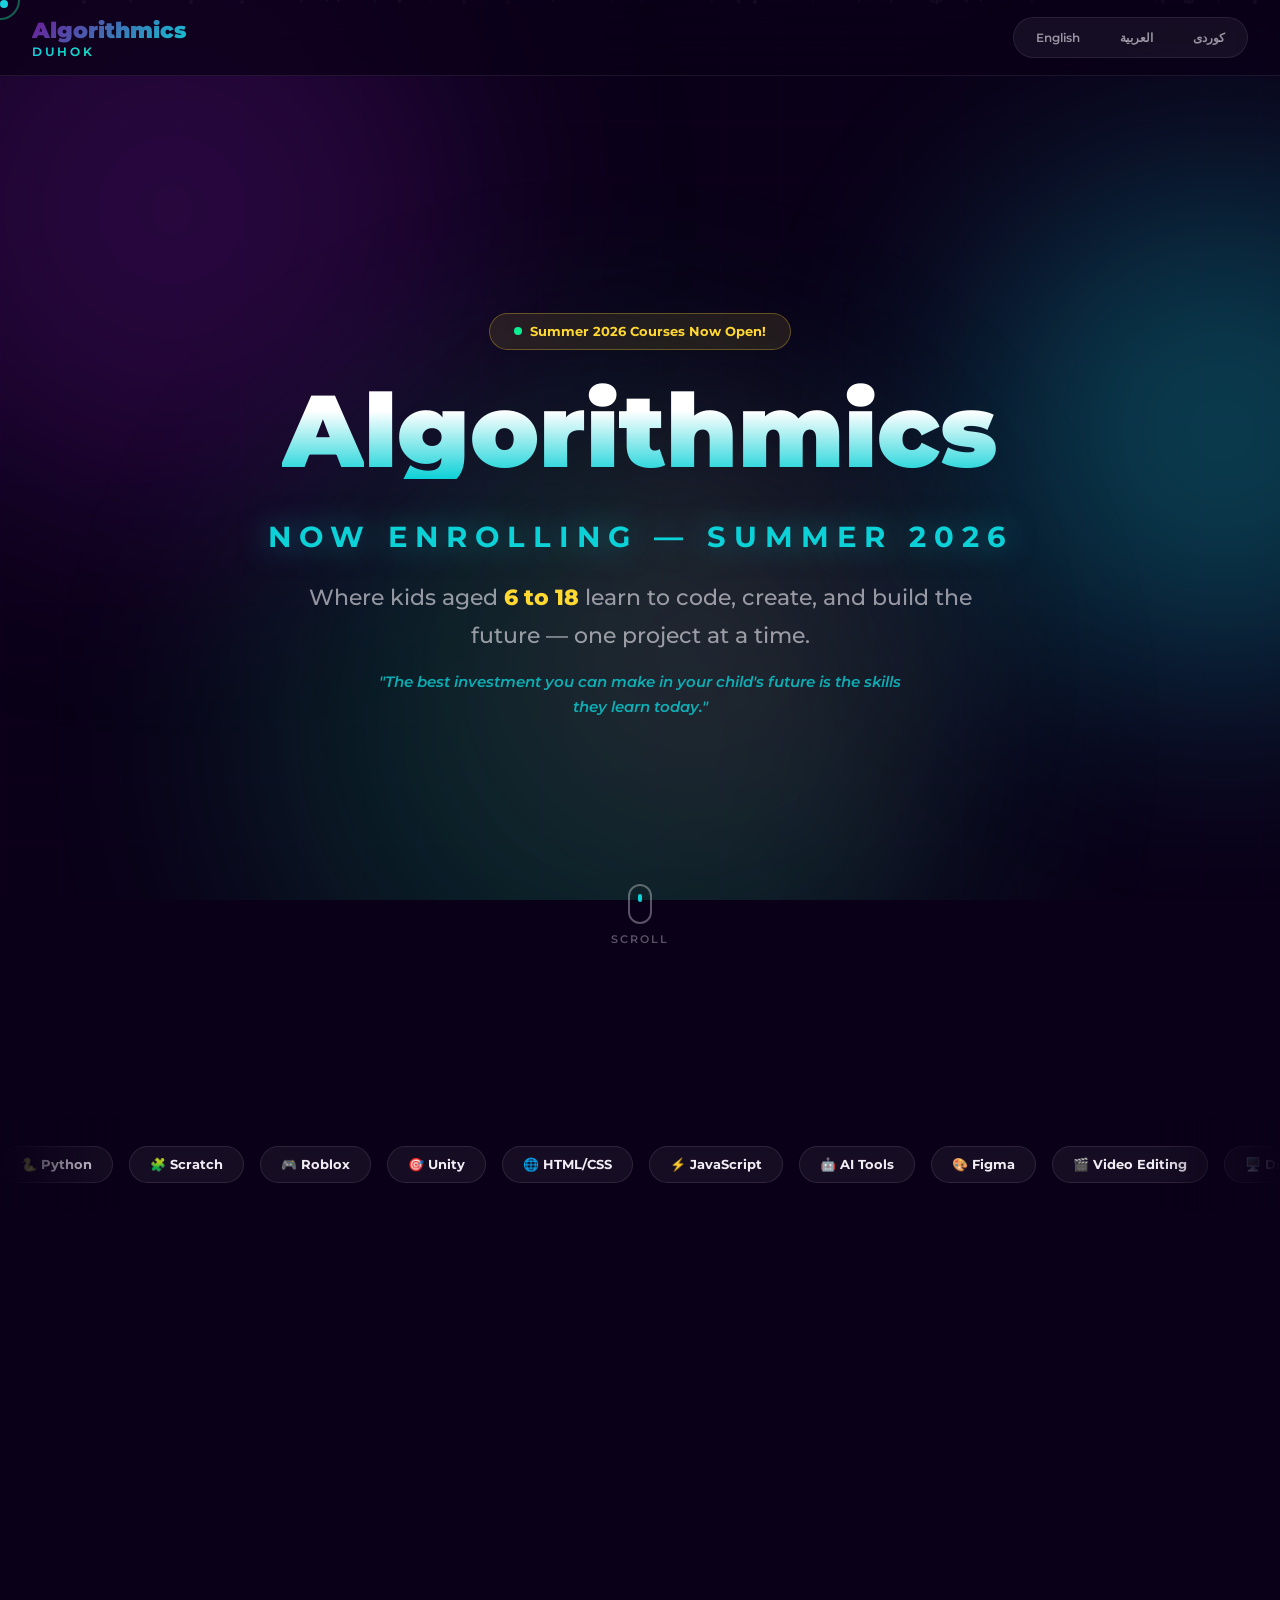
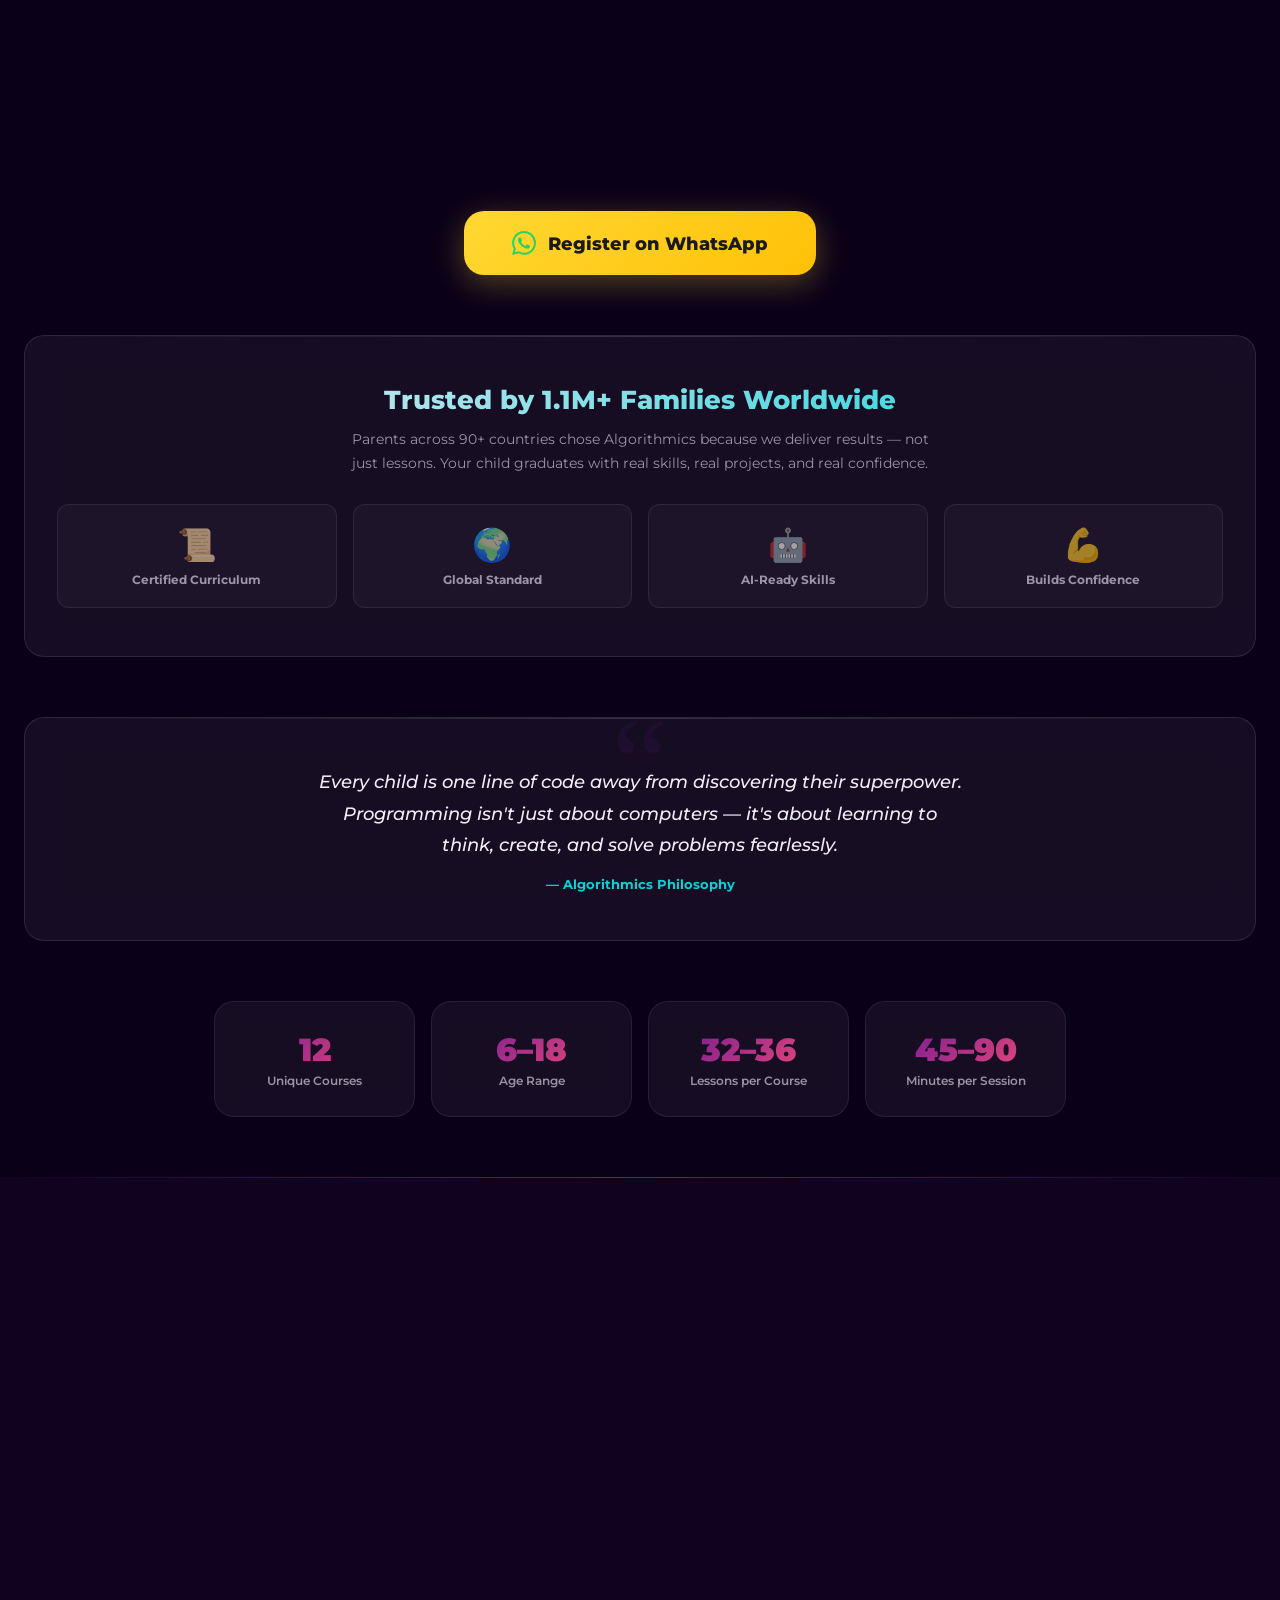
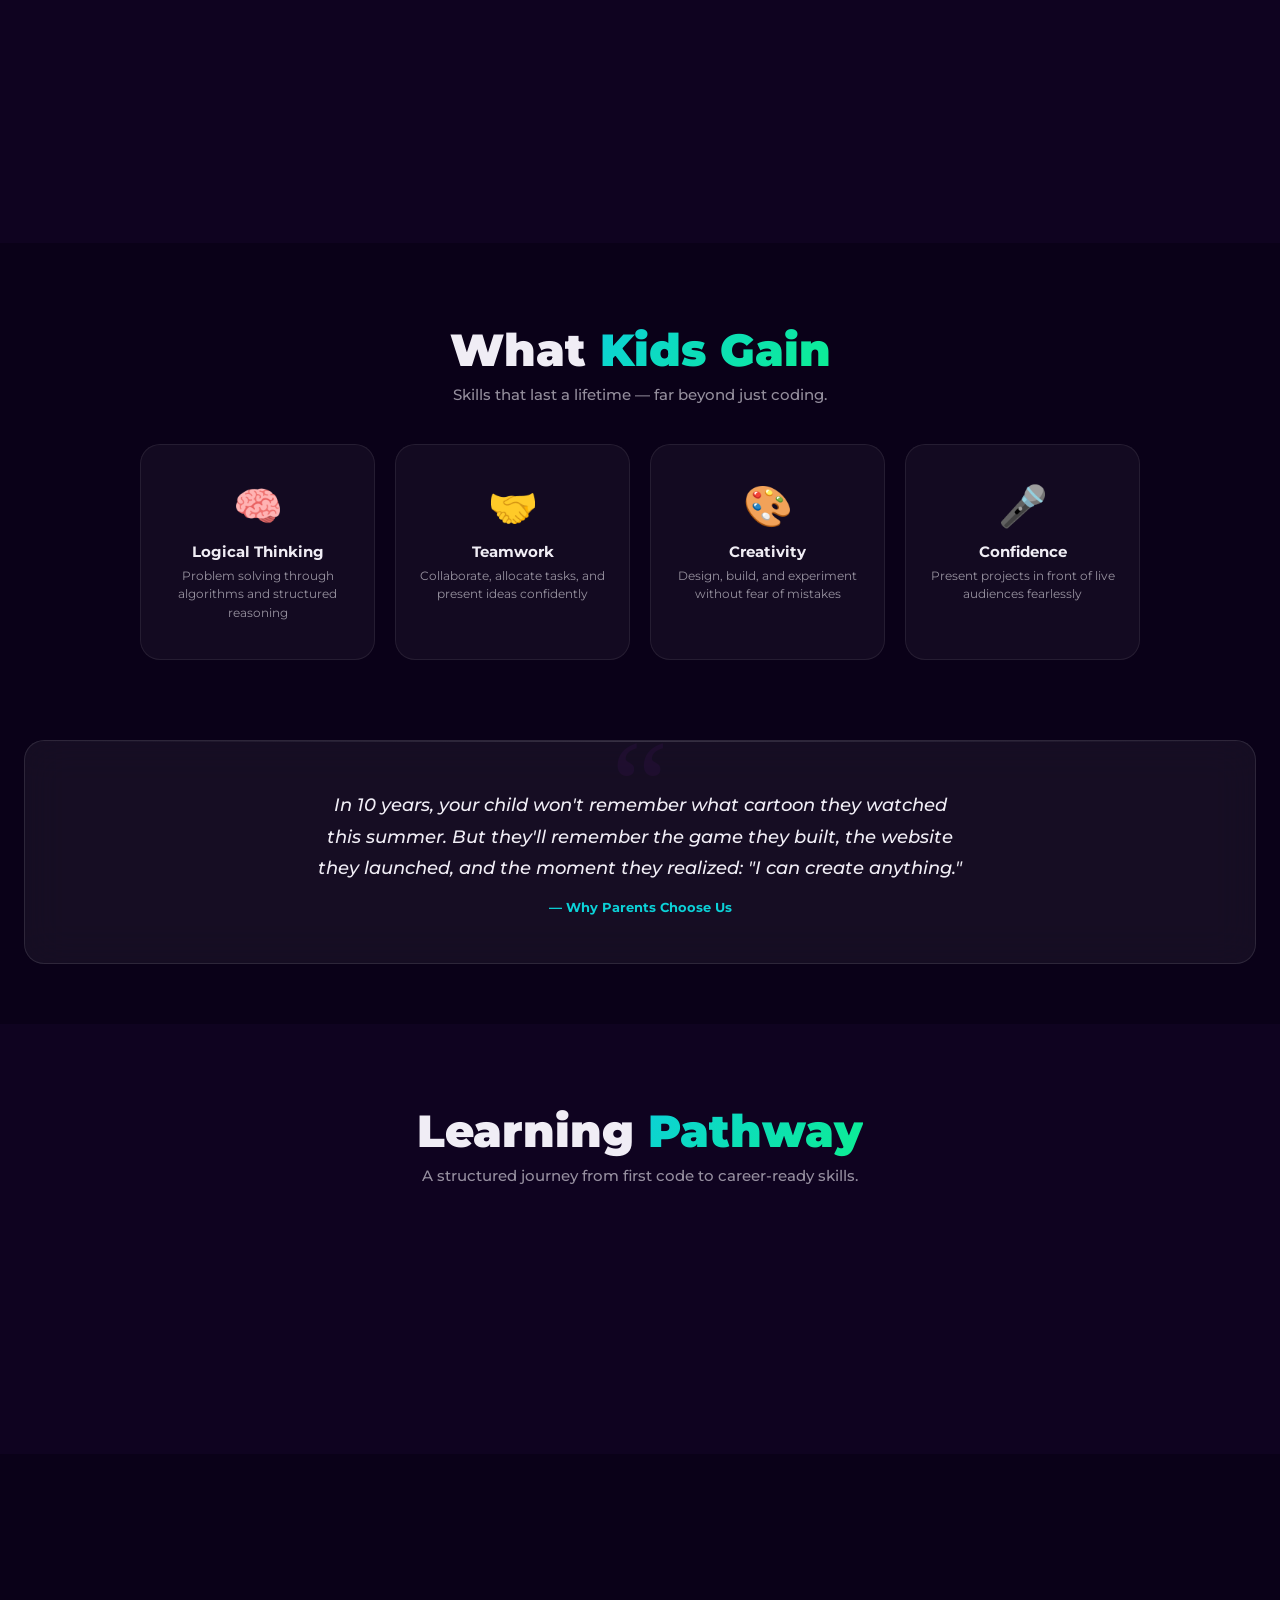
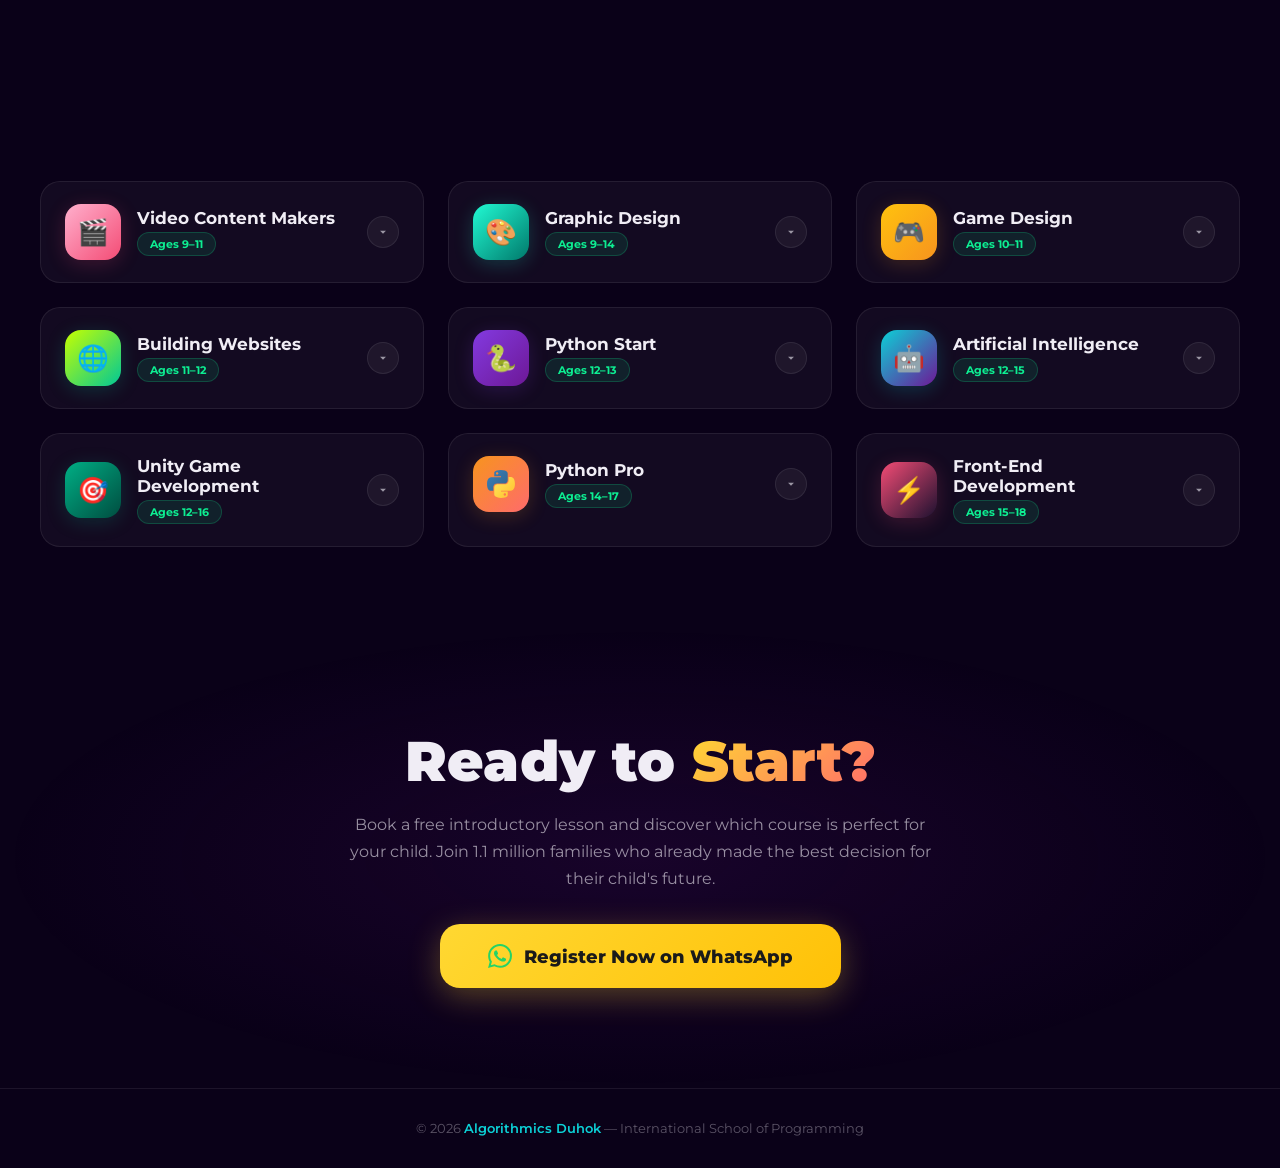
==== commit 44e82fa2: "add analytics" ====
--- a/index.html
+++ b/index.html
@@ -2,6 +2,14 @@
 <html lang="en" dir="ltr">
 
 <head>
+   <!-- Google tag (gtag.js) -->
+   <script async src="https://www.googletagmanager.com/gtag/js?id=G-MQPDKK9YKR"></script>
+   <script>
+     window.dataLayer = window.dataLayer || [];
+     function gtag(){dataLayer.push(arguments);}
+     gtag('js', new Date());
+     gtag('config', 'G-MQPDKK9YKR');
+   </script>
   <meta charset="UTF-8">
   <meta name="viewport" content="width=device-width, initial-scale=1.0">
   <title>Algorithmics Duhok — Programming School for Kids</title>
